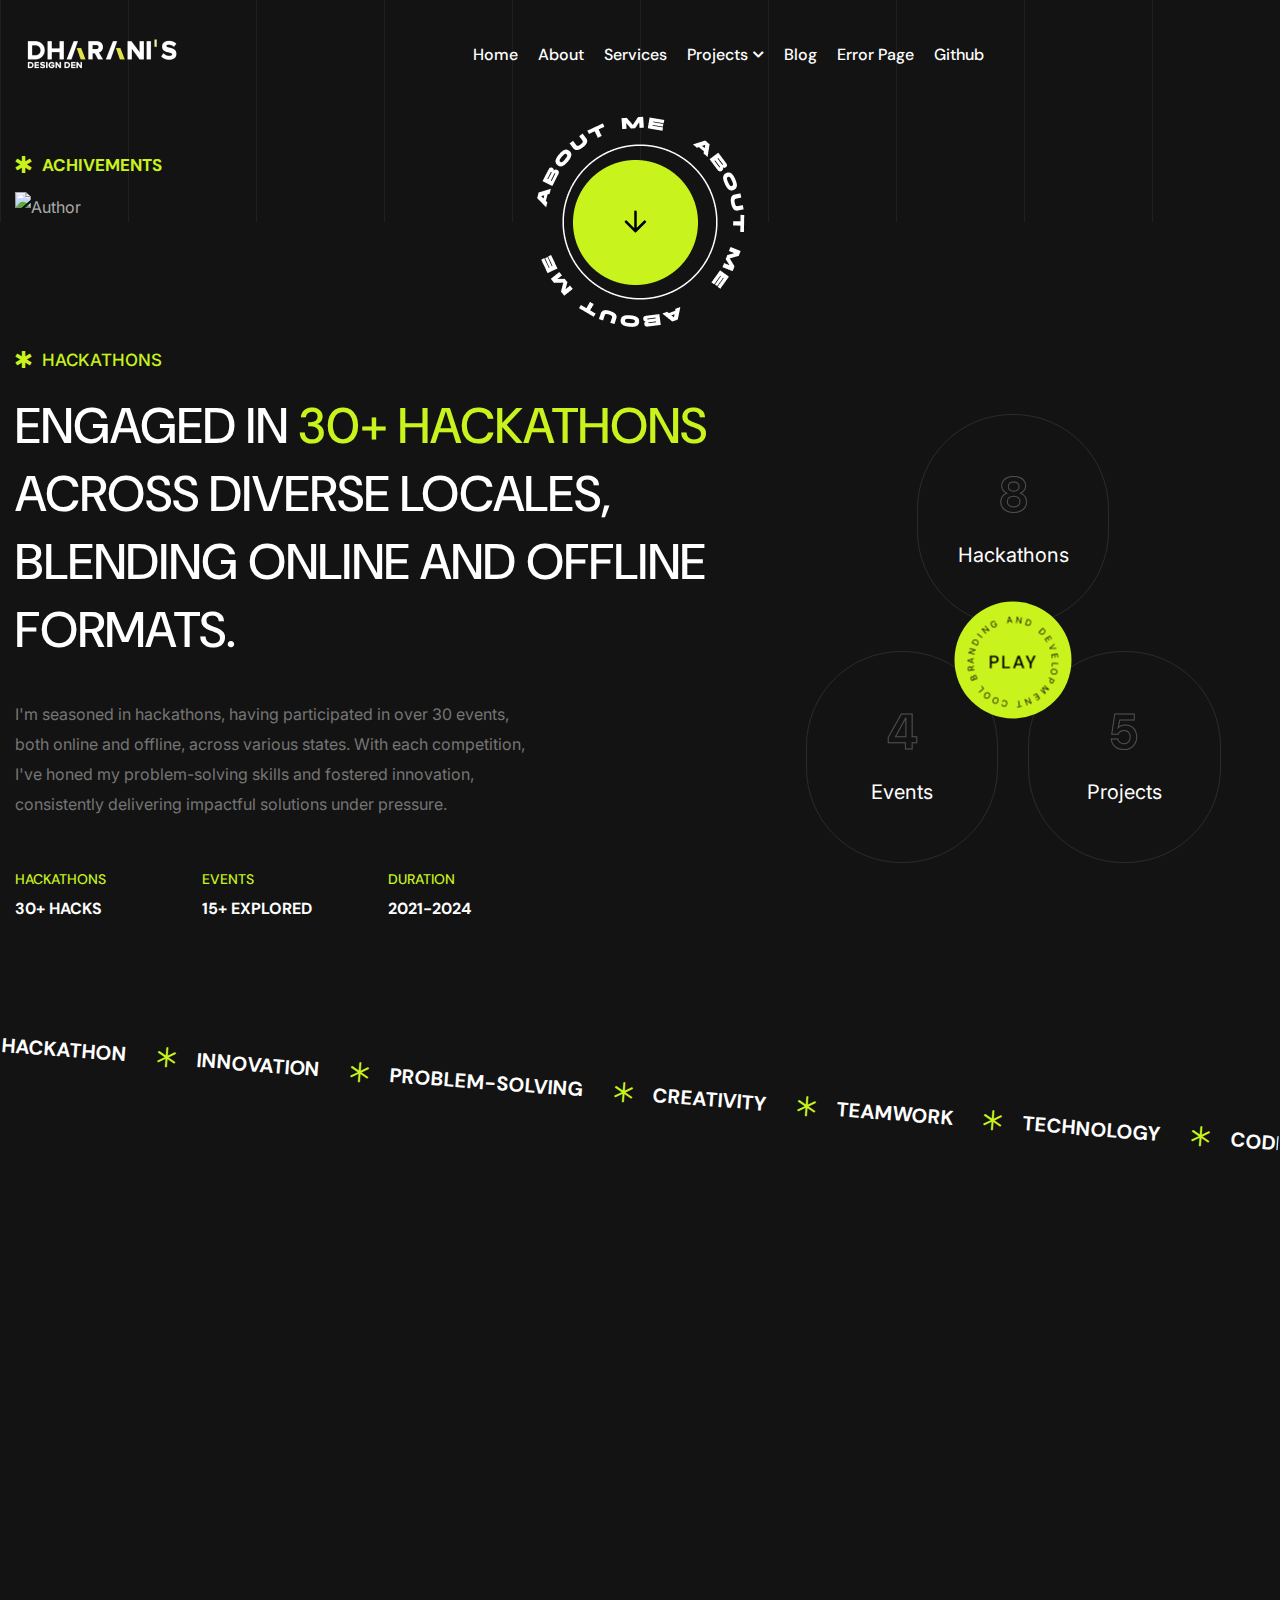
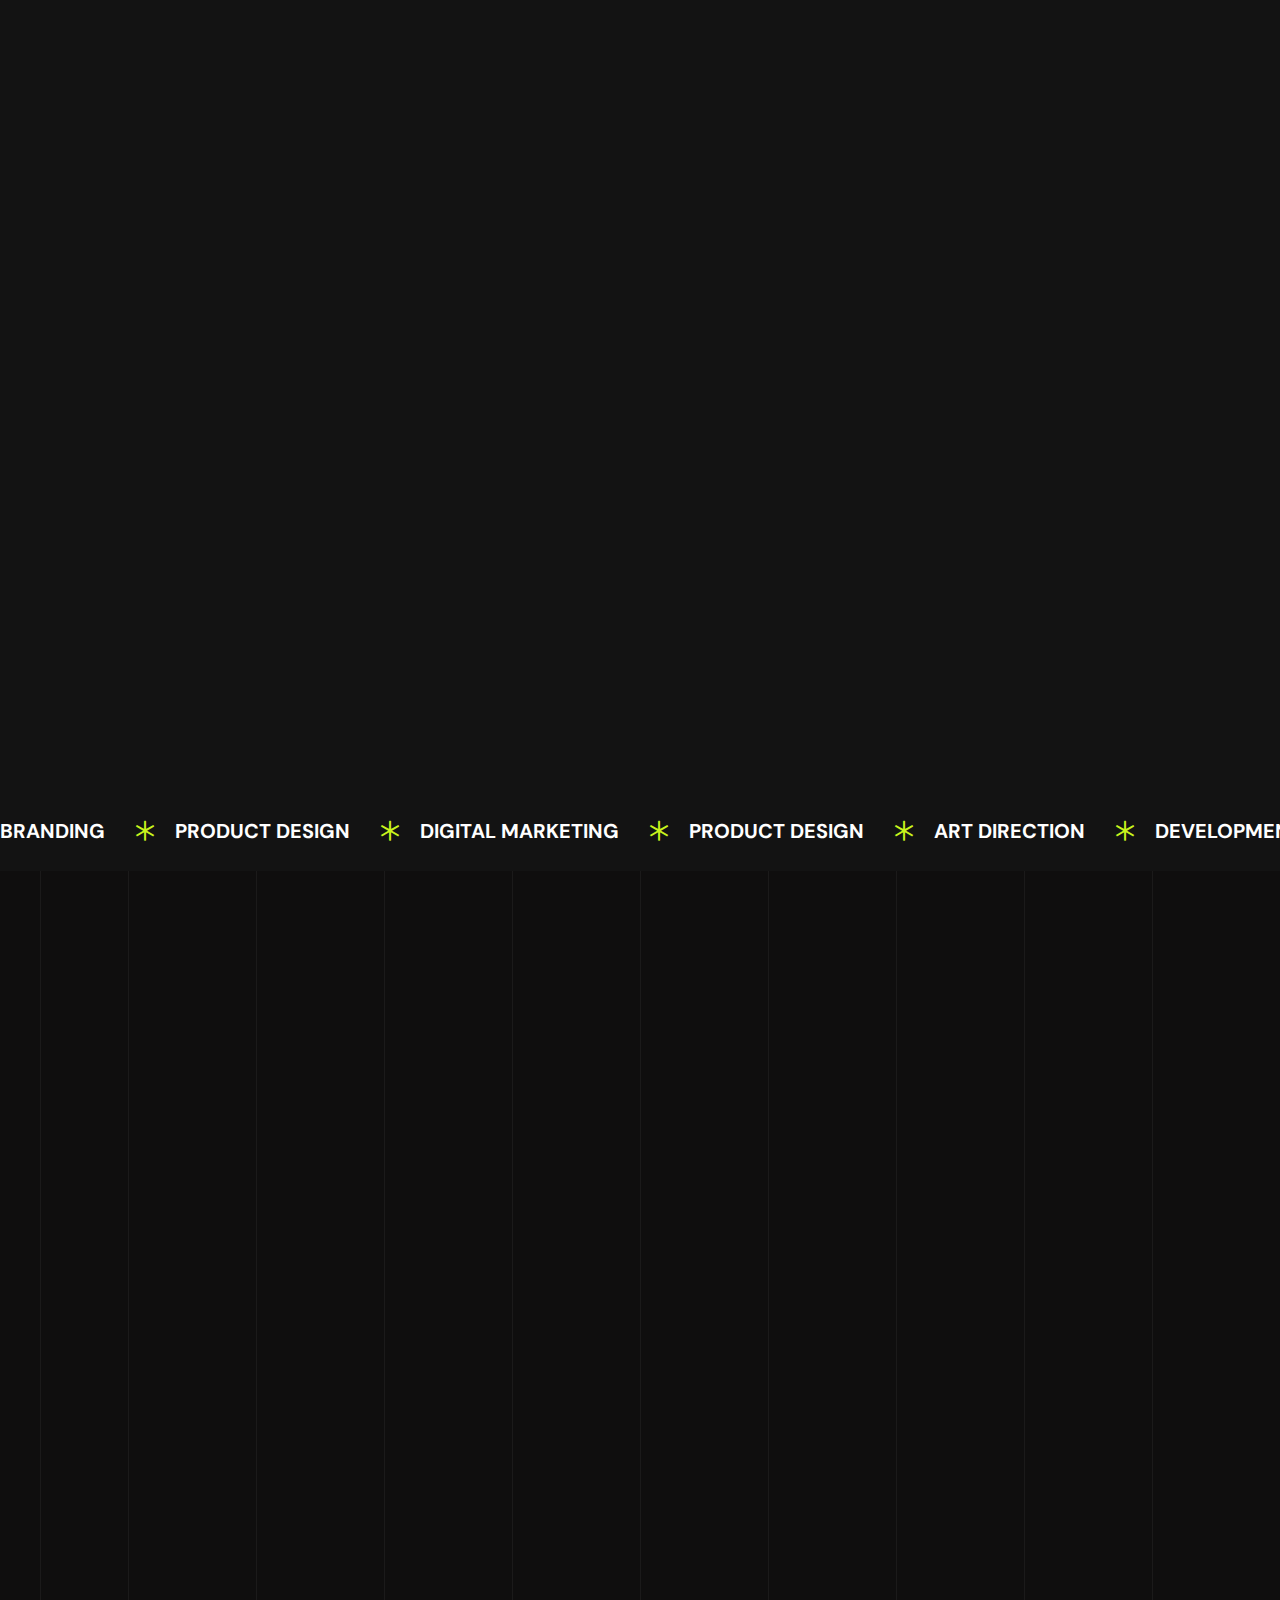
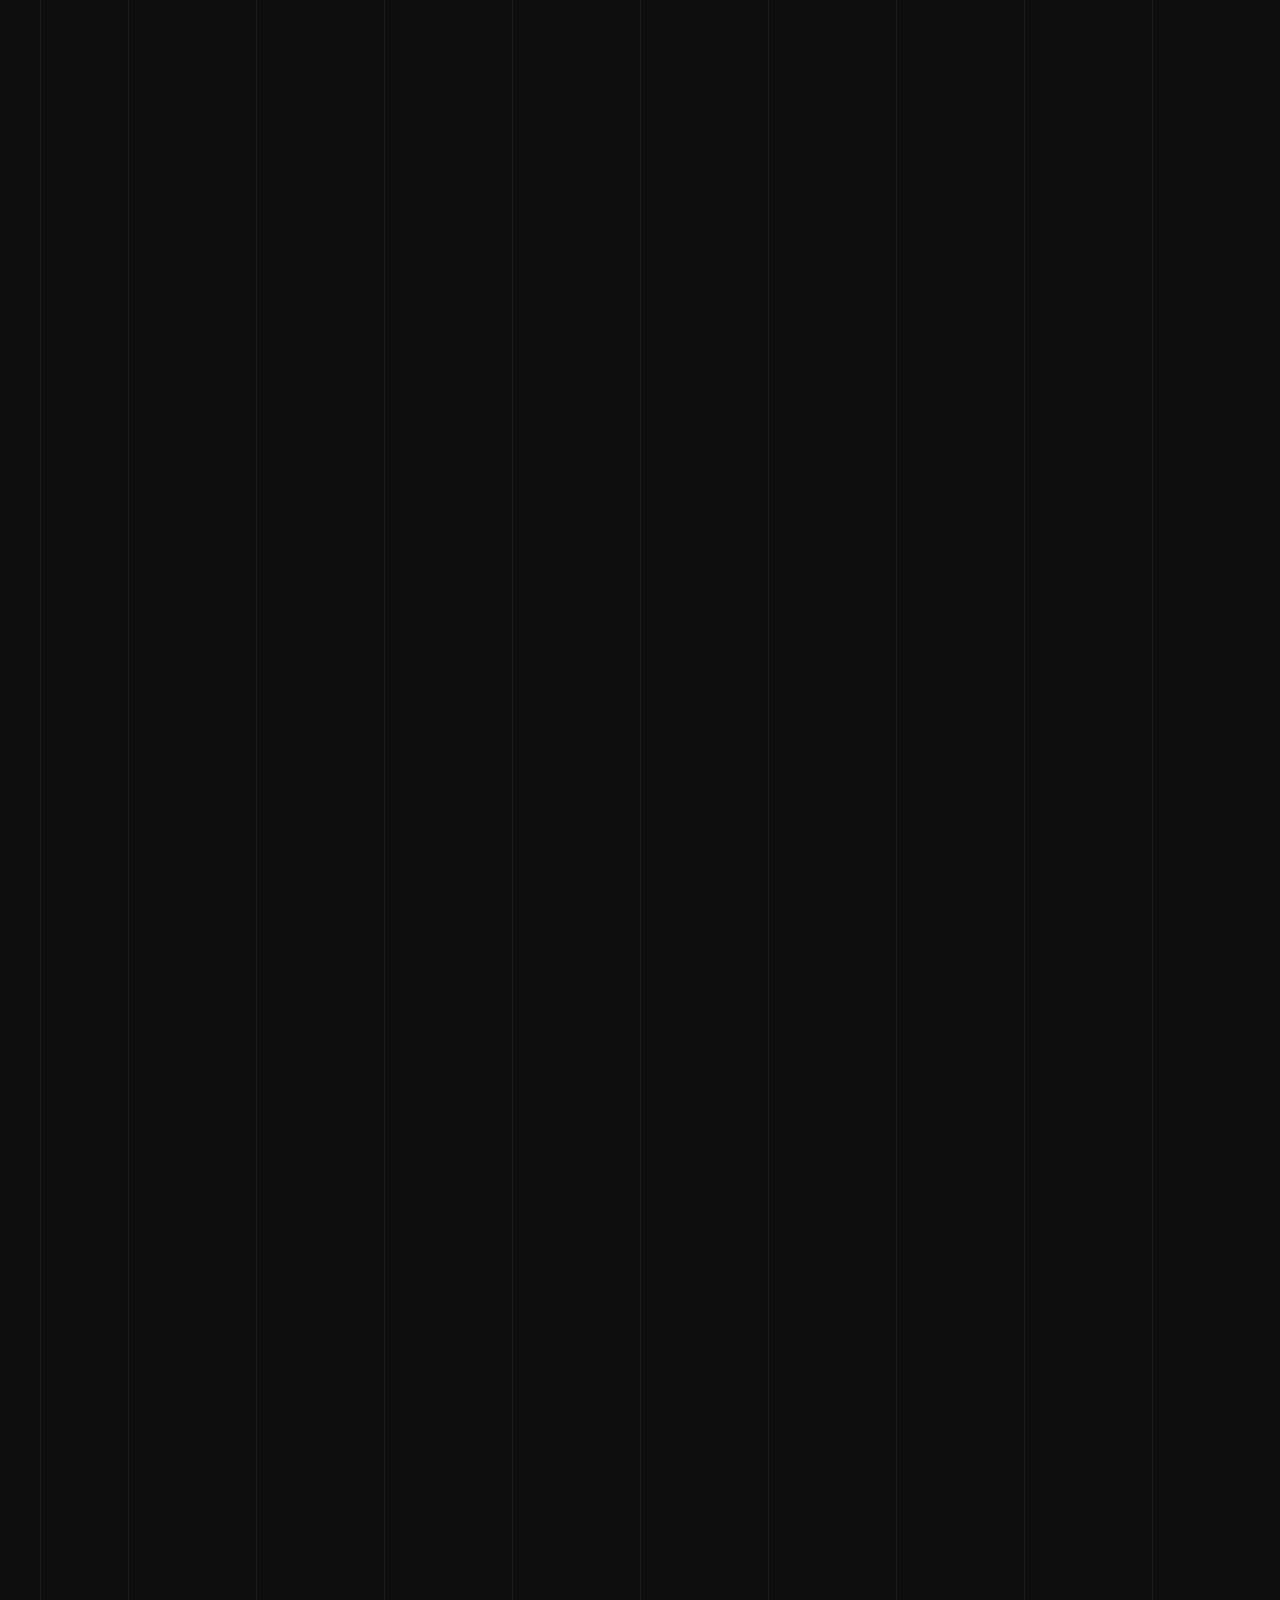
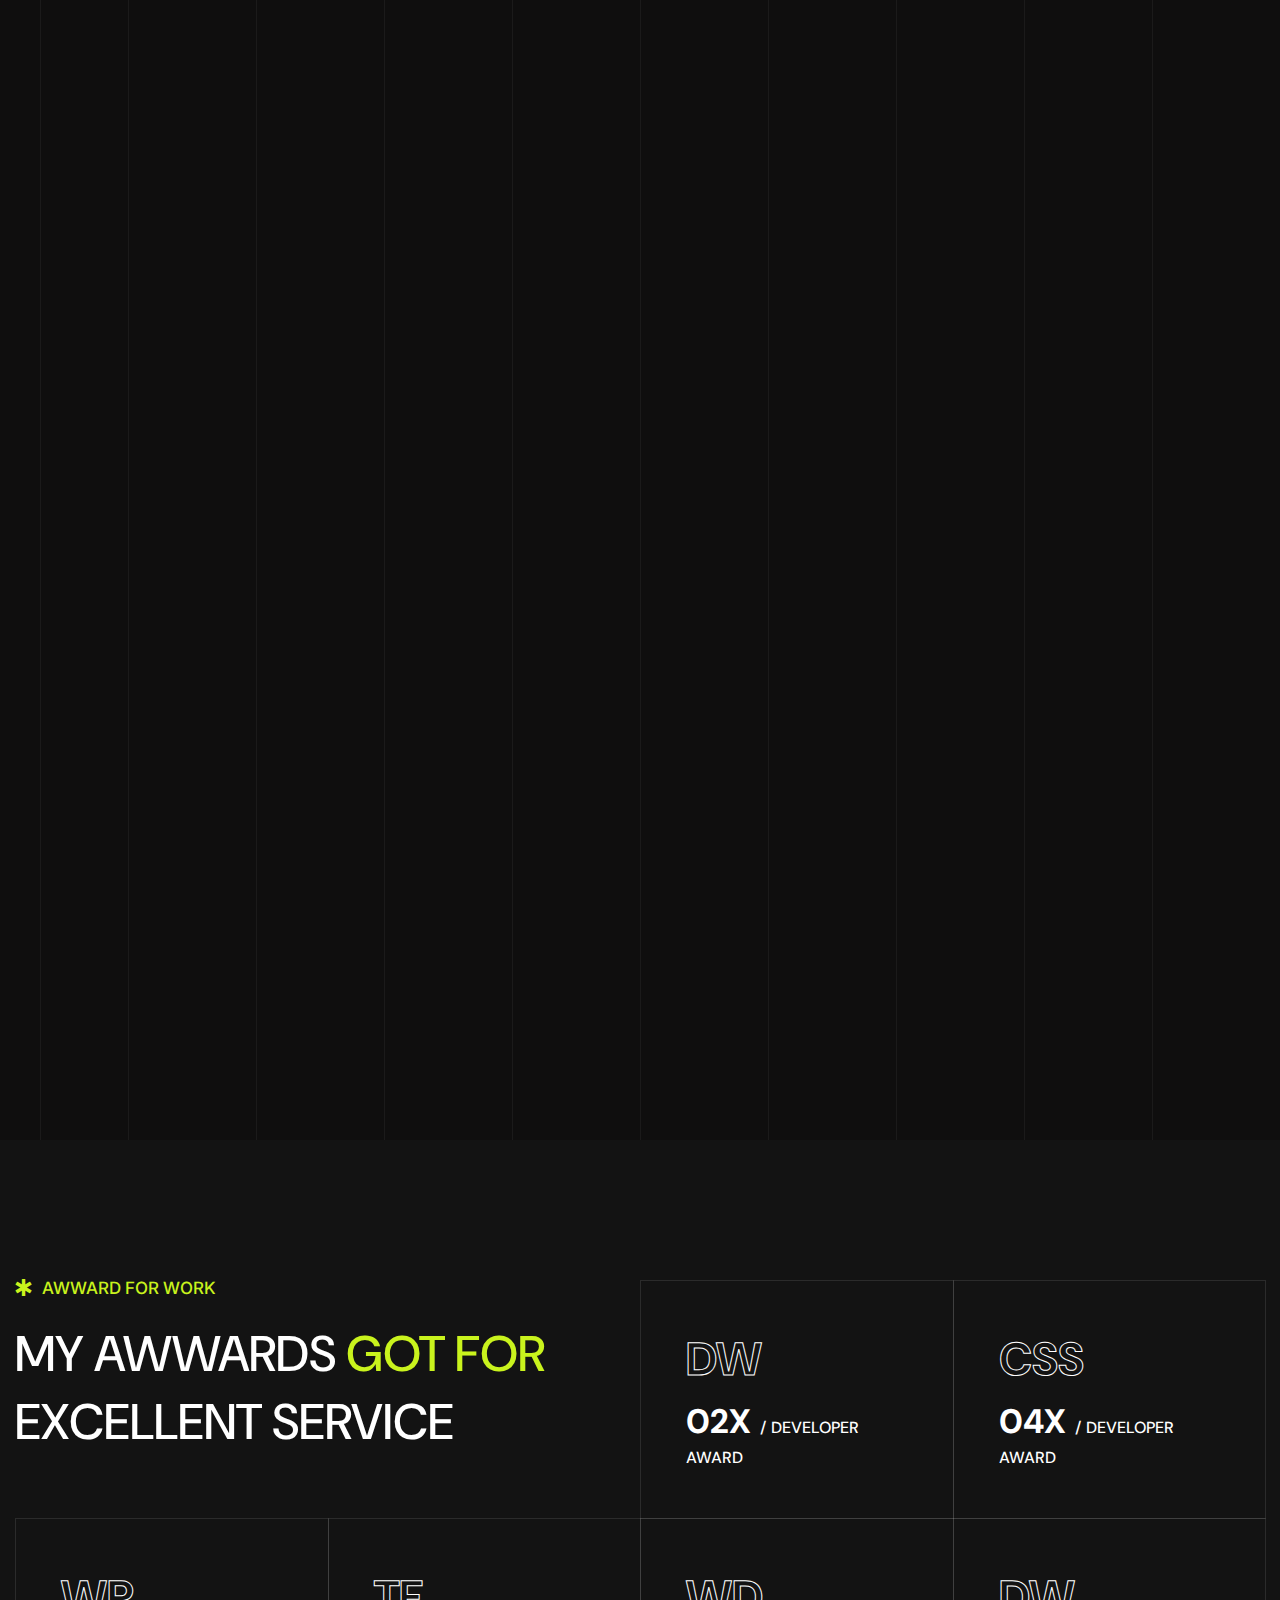
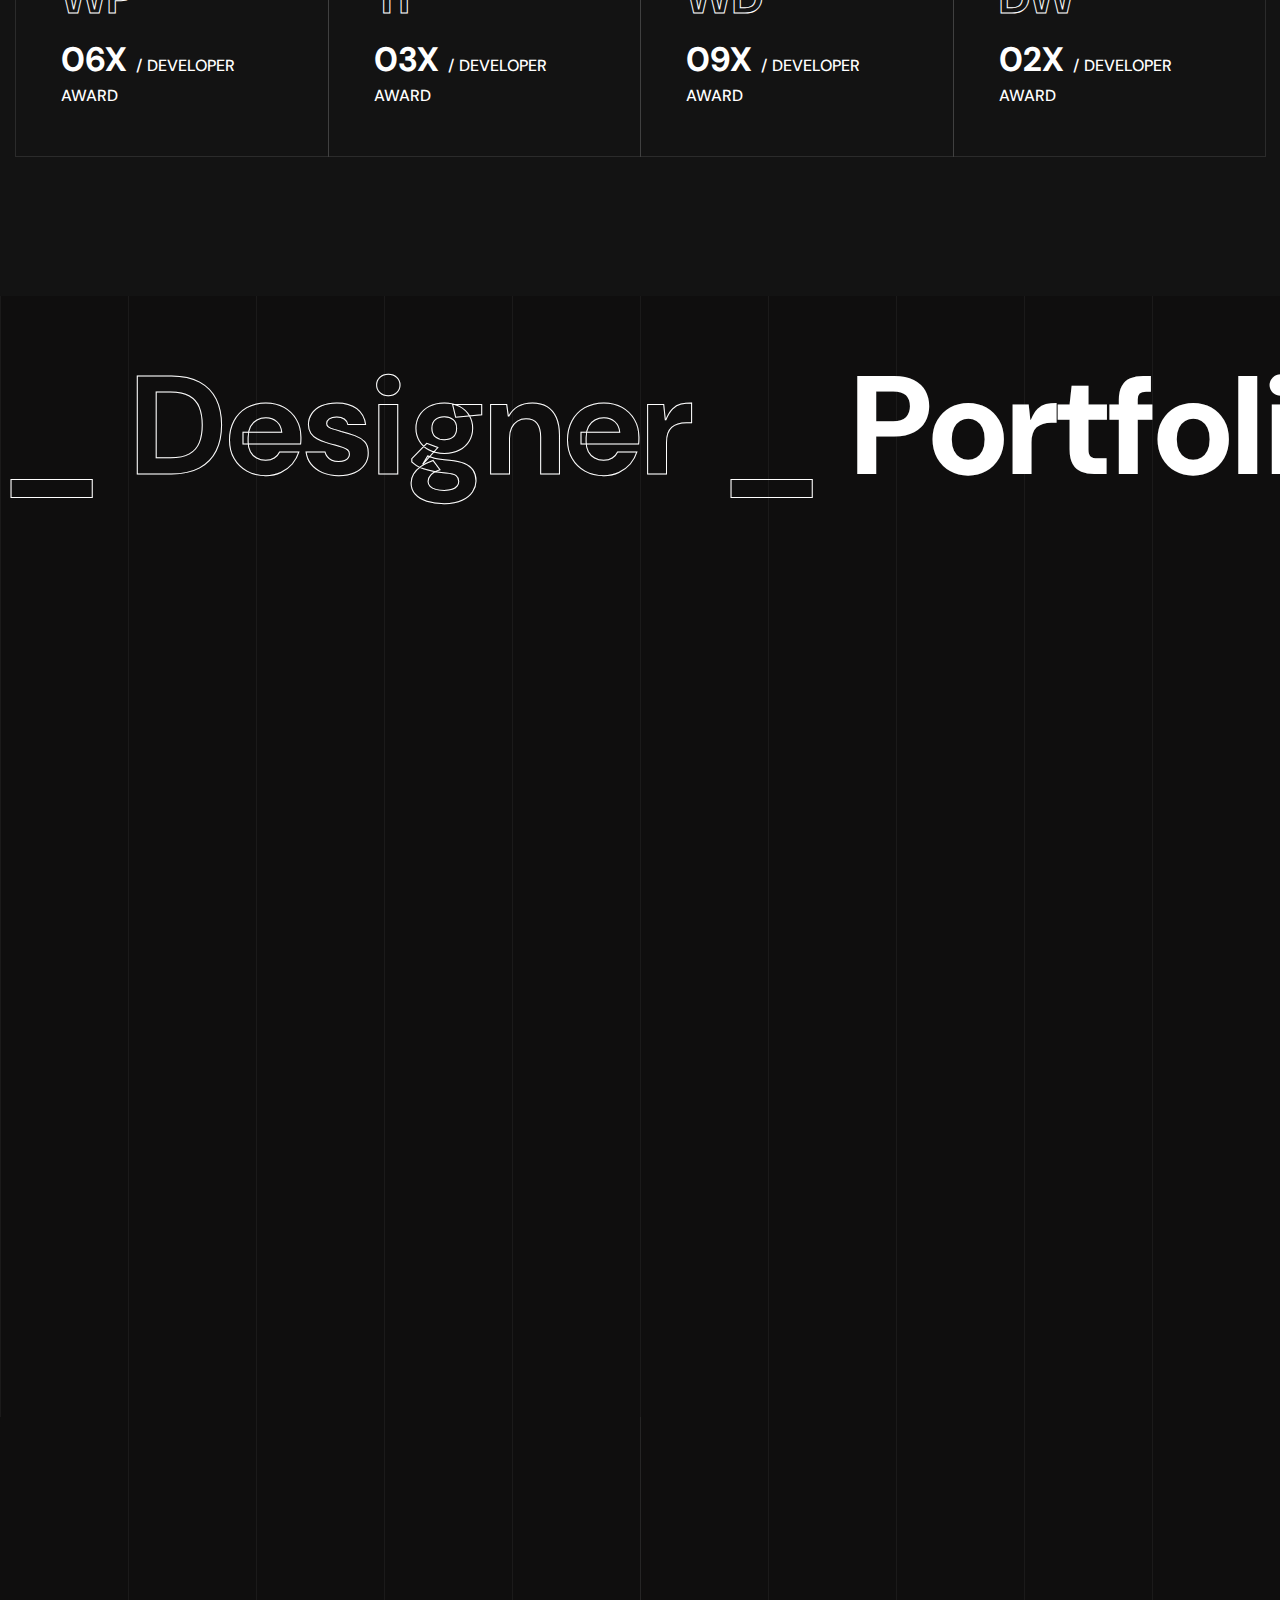
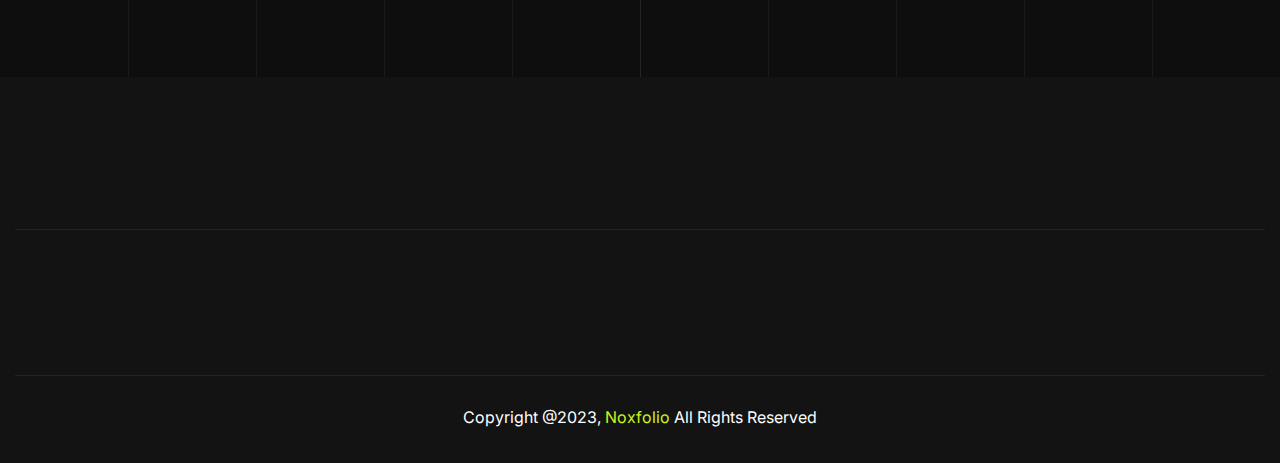
==== HTML Template/achivement.html @ e21fa07c "About Dev" ====
<!DOCTYPE html>
<html lang="zxx">
<head>
    <!-- Required meta tags -->
    <meta charset="utf-8">
    <meta name="description" content="">
    <meta http-equiv="X-UA-Compatible" content="IE=edge">
    <meta name="viewport" content="width=device-width, initial-scale=1, shrink-to-fit=no">

    <!-- Title -->
    <title>Dharani's Achivements</title>
    <!-- Favicon Icon -->
    <link rel="shortcut icon" href="assets/images/favicon.png" type="image/x-icon">
    
    <!-- Flaticon -->
    <link rel="stylesheet" href="assets/css/flaticon.min.css">
    <!-- Font Awesome -->
    <link rel="stylesheet" href="assets/css/fontawesome-5.14.0.min.css">
    <!-- Bootstrap -->
    <link rel="stylesheet" href="assets/css/bootstrap.min.css">
    <!-- Magnific Popup -->
    <link rel="stylesheet" href="assets/css/magnific-popup.min.css">
    <!-- Nice Select -->
    <link rel="stylesheet" href="assets/css/nice-select.min.css">
    <!-- Animate -->
    <link rel="stylesheet" href="assets/css/animate.min.css">
    <!-- Slick -->
    <link rel="stylesheet" href="assets/css/slick.min.css">
    <!-- Main Style -->
    <link rel="stylesheet" href="assets/css/style.css">
    
</head>
<body class="home-two">
    <div class="page-wrapper">

        <!-- Preloader -->
        <div class="preloader"></div>

        <!-- main header -->
        <header class="main-header menu-absolute">
            <!--Header-Upper-->
            <div class="header-upper">
                <div class="container container-1620 clearfix">

                    <div class="header-inner rel d-flex align-items-center">
                        <div class="logo-outer">
                            <div class="logo"><a href="index.html"><img src="assets/images/logos/logo.png" alt="Logo" title="Logo"></a></div>
                        </div>

                        <div class="nav-outer clearfix mx-auto">
                            <!-- Main Menu -->
                            <nav class="main-menu navbar-expand-lg">
                                <div class="navbar-header">
                                   <div class="mobile-logo my-15">
                                       <a href="index.html">
                                            <img src="assets/images/logos/logo.png" alt="Logo" title="Logo">
                                       </a>
                                   </div>
                                   
                                    <!-- Toggle Button -->
                                    <button type="button" class="navbar-toggle me-4" data-bs-toggle="collapse" data-bs-target=".navbar-collapse">
                                        <span class="icon-bar"></span>
                                        <span class="icon-bar"></span>
                                        <span class="icon-bar"></span>
                                    </button>
                                </div>

                                <div class="navbar-collapse collapse clearfix">
                                    <ul class="navigation clearfix">
                                        <li><a href="index.html">Home</a>
                                            
                                        </li>
                                        <li><a href="achivement.html">about</a></li>
                                        <li><a href="services.html">services</a></li>
                                        <li class="dropdown"><a href="#">projects</a>
                                            <ul>
                                                <li><a href="projects.html">project Grid</a></li>
                                               
                                            </ul>
                                        </li>
                                        <li><a href="#">blog</a>
                                           
                                        </li>
                                        
                                            <ul>
                                                <li><a href="404.html">Error Page</a></li>
                                            </ul>
                                        </li>
                                        <li><a href="https://github.com/Dharanidharan01">Github</a></li>
                                    </ul>
                                </div>

                            </nav>
                            <!-- Main Menu End-->
                        </div>
                        
                        <!-- Menu Button -->
                        <div class="menu-btns">
                            <!-- menu sidbar -->
                            
                        </div>
                    </div>
                </div>
            </div>
            <!--End Header Upper-->
        </header>
       
       
       
        <!--Form Back Drop-->
        <div class="form-back-drop"></div>
        
        <!-- Hidden Sidebar -->
        <section class="hidden-bar">
            <div class="inner-box text-center">
                <div class="cross-icon"><span class="fa fa-times"></span></div>
                <div class="title">
                    <h4>Get Appointment</h4>
                </div>

                <!--Appointment Form-->
                <div class="appointment-form">
                    <form method="post" action="contact.html">
                        <div class="form-group">
                            <input type="text" name="text" value="" placeholder="Name" required>
                        </div>
                        <div class="form-group">
                            <input type="email" name="email" value="" placeholder="Email Address" required>
                        </div>
                        <div class="form-group">
                            <textarea placeholder="Message" rows="5"></textarea>
                        </div>
                        <div class="form-group">
                            <button type="submit" class="theme-btn">Submit now</button>
                        </div>
                    </form>
                </div>

                <!--Social Icons-->
                <div class="social-style-one">
                    <a href="#"><i class="fab fa-twitter"></i></a>
                    <a href="#"><i class="fab fa-facebook-f"></i></a>
                    <a href="#"><i class="fab fa-instagram"></i></a>
                    <a href="#"><i class="fab fa-pinterest-p"></i></a>
                </div>
            </div>
        </section>
        <!--End Hidden Sidebar -->
       
        
        <!-- Hero Section Start -->
        <div class="hero-area-two pt-150 rel z-2">
            <div class="container rel z-3">
                
                <div class="hero-two-content">
                    <span class="sub-title wow fadeInLeft delay-0-1s"><i class="flaticon-asterisk-1"></i> Achivements</span>
                </div>
                
                
                <div class="row justify-content-center">
                    
                    <img src="assets/images/projects/Firefly 20230903205759 copy.jpg" alt="Author" style="width: 100% !important;">   
                    <div class="col-xl-6 col-lg-7">
                        <div class="author-image-part wow fadeIn delay-0-3s">
                            <div class="bg-circle"></div>
                        </div>
                    </div>
                </div>
                
                
                
            </div>
            <a href="#about" class="scroll-down"><img src="assets/images/hero/scroll-down.png" alt=""></a>
            <div class="bg-lines">
               <span></span><span></span>
               <span></span><span></span>
               <span></span><span></span>
               <span></span><span></span>
               <span></span><span></span>
            </div>
        </div>
        <!-- Hero Section End -->
        
        
        <!-- About Area start -->
        <section class="about-area-two rel z-1 pt-130 rpt-100 pb-130 rpb-100">
            <div class="container">
                <div class="row align-items-center">
                    <div class="col-lg-7">
                        <div class="about-content-two rel z-2 rmb-55">
                            <div class="section-title mb-35 wow fadeInUp delay-0-2s">
                                <span class="sub-title mb-15"><i class="flaticon-asterisk-1"></i>Hackathons</span>
                                <h2>Engaged in <span>30+ hackathons</span> across diverse locales, blending online and offline formats.  </h2>
                            </div>
                            <div class="text pb-5">I'm seasoned in hackathons, having participated in over 30 events, both online and offline, across various states. With each competition, I've honed my problem-solving skills and fostered innovation, consistently delivering impactful solutions under pressure.</div>
                            <div class="row">
                                <div class="col-xl-3 col-sm-4 col-6">
                                    <div class="about-info-item wow fadeInUp delay-0-2s">
                                        <small>Hackathons</small>
                                        <b>30+ hacks</b>
                                    </div>
                                </div>
                                <div class="col-xl-3 col-sm-4 col-6">
                                    <div class="about-info-item wow fadeInUp delay-0-3s">
                                        <small>Events</small>
                                        <b>15+ explored</b>
                                    </div>
                                </div>
                                <div class="col-xl-3 col-sm-4 col-6">
                                    <div class="about-info-item wow fadeInUp delay-0-4s">
                                        <small>Duration</small>
                                        <b>2021-2024</b>
                                    </div>
                                </div>
                            </div>
                        </div>
                    </div>
                    <div class="col-lg-5">
                        <div class="about-counter-wrap">
                            <div class="row gap-40 justify-content-center">
                                <div class="col-lg-5 col-6 mx-5">
                                    <div class="counter-item counter-text-wrap mb-25 wow fadeInUp delay-0-2s">
                                        <span class="count-text" data-speed="3000" data-stop="30">0</span>
                                        <span class="counter-title">Hackathons</span>
                                    </div>
                                </div>
                                <div class="col-lg-5 col-6">
                                    <div class="counter-item counter-text-wrap wow fadeInDown delay-0-2s">
                                        <span class="count-text " data-speed="3000" data-stop="15">0</span>
                                        <span class="counter-title">Events</span>
                                    </div>
                                </div>
                                <div class="col-lg-5 col-6">
                                    <div class="counter-item counter-text-wrap wow fadeInDown delay-0-2s">
                                        <span class="count-text " data-speed="3000" data-stop="20">0</span>
                                        <span class="counter-title">Projects</span>
                                    </div>
                                </div>
                            </div>
                            <div class="counter-logo"><img class="wow zoomIn delay-0-2s" src="assets/images/shape/circle-logo.png" alt="Logo"></div>
                        </div>
                    </div>
                </div>
            </div>
        </section>
        <!-- About Area end -->
        
        
        <!-- Headline area start -->
        <div class="headline-area-h2 rel z-2 py-25">
            <div class="headline-wrap">
                <span class="marquee-wrap">
                    <span class="marquee-inner left">
                        <span class="marquee-item">hackathon<i class="far fa-asterisk"></i></span>
                        <span class="marquee-item">innovation<i class="far fa-asterisk"></i></span>
                        <span class="marquee-item">problem-solving<i class="far fa-asterisk"></i></span>
                        <span class="marquee-item">creativity<i class="far fa-asterisk"></i></span>
                        <span class="marquee-item">teamwork<i class="far fa-asterisk"></i></span>
                        <span class="marquee-item">technology<i class="far fa-asterisk"></i></span>
                        <span class="marquee-item">coding<i class="far fa-asterisk"></i></span>
                        <span class="marquee-item">innovative solutions<i class="far fa-asterisk"></i></span>
                        <span class="marquee-item">adaptive<i class="far fa-asterisk"></i></span>
                    </span>
                    <span class="marquee-inner left">
                        <span class="marquee-item">hackathon<i class="far fa-asterisk"></i></span>
                        <span class="marquee-item">innovation<i class="far fa-asterisk"></i></span>
                        <span class="marquee-item">problem-solving<i class="far fa-asterisk"></i></span>
                        <span class="marquee-item">creativity<i class="far fa-asterisk"></i></span>
                        <span class="marquee-item">teamwork<i class="far fa-asterisk"></i></span>
                        <span class="marquee-item">technology<i class="far fa-asterisk"></i></span>
                        <span class="marquee-item">coding<i class="far fa-asterisk"></i></span>
                        <span class="marquee-item">innovative solutions<i class="far fa-asterisk"></i></span>
                        <span class="marquee-item">adaptive<i class="far fa-asterisk"></i></span>
                    </span>
                    <span class="marquee-inner left">
                        <span class="marquee-item">hackathon<i class="far fa-asterisk"></i></span>
                        <span class="marquee-item">innovation<i class="far fa-asterisk"></i></span>
                        <span class="marquee-item">problem-solving<i class="far fa-asterisk"></i></span>
                        <span class="marquee-item">creativity<i class="far fa-asterisk"></i></span>
                        <span class="marquee-item">teamwork<i class="far fa-asterisk"></i></span>
                        <span class="marquee-item">technology<i class="far fa-asterisk"></i></span>
                        <span class="marquee-item">coding<i class="far fa-asterisk"></i></span>
                        <span class="marquee-item">innovative solutions<i class="far fa-asterisk"></i></span>
                        <span class="marquee-item">adaptive<i class="far fa-asterisk"></i></span>
                    </span>
                    </span>
                    
             </div>
        </div>
        <!-- Headline Area end -->
        
       
        
        
        <!-- Services Area start -->
        <section class="services-area-two pt-130 rpt-100 pb-140 rpb-100 rel z-1">
            <div class="container container-1200">
                <div class="row justify-content-center">
                    <div class="col-xl-12">
                        <div class="section-title text-center mb-50 wow fadeInUp delay-0-2s">
                            <span class="sub-title mb-15"><i class="flaticon-asterisk-1"></i> Hackathon projects</span>
                            <h2>Explore my hacks</h2>
                        </div>
                    </div>
                </div>
                <div class="services-two-wrap">
                    <div class="service-item-two wow fadeInUp delay-0-2s">
                        <div class="icon">
                            <img src="assets/images/icons/service1.png" alt="Icon">
                        </div>
                        <h5 class="title"><a href="#">mobile app DEvelopment</a></h5>
                        <div class="text">
                            Welcome to our portfolio website! We are a prof printing company that offers a wide range of Lo rem ipsum dolor sit amet, consectetur
                        </div>
                        <ul class="list">
                            <li>Ui/Ux Design</li>
                            <li>Research</li>
                            <li>Web & Mobile app</li>
                        </ul>
                        <a href="#" class="details-btn"><i class="fal fa-long-arrow-right"></i></a>
                    </div>
                    <div class="service-item-two wow fadeInUp delay-0-2s">
                        <div class="icon">
                            <img src="assets/images/icons/service2.png" alt="Icon">
                        </div>
                        <h5 class="title"><a href="#">Digital Marketing</a></h5>
                        <div class="text">
                            Welcome to our portfolio website! We are a prof printing company that offers a wide range of Lo rem ipsum dolor sit amet, consectetur
                        </div>
                        <ul class="list">
                            <li>Ui/Ux Design</li>
                            <li>Research</li>
                            <li>Web & Mobile app</li>
                        </ul>
                        <a href="#" class="details-btn"><i class="fal fa-long-arrow-right"></i></a>
                    </div>
                    <div class="service-item-two wow fadeInUp delay-0-2s">
                        <div class="icon">
                            <img src="assets/images/icons/service3.png" alt="Icon">
                        </div>
                        <h5 class="title"><a href="#">Front End DEvelopment</a></h5>
                        <div class="text">
                            Welcome to our portfolio website! We are a prof printing company that offers a wide range of Lo rem ipsum dolor sit amet, consectetur
                        </div>
                        <ul class="list">
                            <li>Ui/Ux Design</li>
                            <li>Research</li>
                            <li>Web & Mobile app</li>
                        </ul>
                        <a href="#" class="details-btn"><i class="fal fa-long-arrow-right"></i></a>
                    </div>
                    <div class="service-item-two wow fadeInUp delay-0-2s">
                        <div class="icon">
                            <img src="assets/images/icons/service4.png" alt="Icon">
                        </div>
                        <h5 class="title"><a href="#">Joomla redesigning</a></h5>
                        <div class="text">
                            Welcome to our portfolio website! We are a prof printing company that offers a wide range of Lo rem ipsum dolor sit amet, consectetur
                        </div>
                        <ul class="list">
                            <li>Ui/Ux Design</li>
                            <li>Research</li>
                            <li>Web & Mobile app</li>
                        </ul>
                        <a href="#" class="details-btn"><i class="fal fa-long-arrow-right"></i></a>
                    </div>
                </div>
                <div class="services-more-btn text-center pt-55 wow fadeInUp delay-0-2s">
                    <a href="services.html" class="theme-btn">Get more services</a>
                </div>
            </div>
        </section>
        <!-- Services Area end -->
        
       
        
        <!-- Headline area start -->
        <div class="headline-area rel z-2 py-25">
            <div class="headline-wrap">
                <span class="marquee-wrap">
                   <span class="marquee-inner left">
                        <span class="marquee-item">branding<i class="far fa-asterisk"></i></span>
                        <span class="marquee-item">product design<i class="far fa-asterisk"></i></span>
                        <span class="marquee-item">digital marketing<i class="far fa-asterisk"></i></span>
                        <span class="marquee-item">product design<i class="far fa-asterisk"></i></span>
                        <span class="marquee-item">art direction<i class="far fa-asterisk"></i></span>
                        <span class="marquee-item">development<i class="far fa-asterisk"></i></span>
                        <span class="marquee-item">UI/UX Design<i class="far fa-asterisk"></i></span>
                        <span class="marquee-item">motion graphics<i class="far fa-asterisk"></i></span>
                        <span class="marquee-item">strategy<i class="far fa-asterisk"></i></span>
                   </span>
                   <span class="marquee-inner left">
                        <span class="marquee-item">branding<i class="far fa-asterisk"></i></span>
                        <span class="marquee-item">product design<i class="far fa-asterisk"></i></span>
                        <span class="marquee-item">digital marketing<i class="far fa-asterisk"></i></span>
                        <span class="marquee-item">product design<i class="far fa-asterisk"></i></span>
                        <span class="marquee-item">art direction<i class="far fa-asterisk"></i></span>
                        <span class="marquee-item">development<i class="far fa-asterisk"></i></span>
                        <span class="marquee-item">UI/UX Design<i class="far fa-asterisk"></i></span>
                        <span class="marquee-item">motion graphics<i class="far fa-asterisk"></i></span>
                        <span class="marquee-item">strategy<i class="far fa-asterisk"></i></span>
                   </span>
                   <span class="marquee-inner left">
                        <span class="marquee-item">branding<i class="far fa-asterisk"></i></span>
                        <span class="marquee-item">product design<i class="far fa-asterisk"></i></span>
                        <span class="marquee-item">digital marketing<i class="far fa-asterisk"></i></span>
                        <span class="marquee-item">product design<i class="far fa-asterisk"></i></span>
                        <span class="marquee-item">art direction<i class="far fa-asterisk"></i></span>
                        <span class="marquee-item">development<i class="far fa-asterisk"></i></span>
                        <span class="marquee-item">UI/UX Design<i class="far fa-asterisk"></i></span>
                        <span class="marquee-item">motion graphics<i class="far fa-asterisk"></i></span>
                        <span class="marquee-item">strategy<i class="far fa-asterisk"></i></span>
                   </span>
                </span>
             </div>
        </div>
        <!-- Headline Area end -->
        
        
        <!-- Projects Area start -->
        <section class="projects-area-four pt-135 rpt-100 pb-100 rpb-70 rel z-1">
            <div class="container container-1200">
                <div class="row justify-content-center">
                    <div class="col-xl-12">
                        <div class="section-title text-center mb-50 wow fadeInUp delay-0-2s">
                            <span class="sub-title mb-15"><i class="flaticon-asterisk-1"></i> Explore my projects</span>
                            <h2>Explore My Projects</h2>
                        </div>
                    </div>
                </div>
                <div class="row gap-50">
                    <div class="col-md-6">
                        <div class="project-item style-four wow fadeInUp delay-0-2s">
                            <div class="image">
                                <img src="assets/images/projects/project-two1.jpg" alt="Project">
                                
                            </div>
                            <div class="content">
                                <h5 class="title"><a href="project-details.html">Digital Marketing</a></h5>
                                <span class="sub-title">Art , Direction</span>
                            </div>
                        </div>
                    </div>
                    <div class="col-md-6">
                        <div class="project-item style-four wow fadeInUp delay-0-2s">
                            <div class="image">
                                <img src="assets/images/projects/project-two2.jpg" alt="Project">
                                
                            </div>
                            <div class="content">
                                <h5 class="title"><a href="project-details.html">Digital Marketing</a></h5>
                                <span class="sub-title">Art , Direction</span>
                            </div>
                        </div>
                    </div>
                    <div class="col-md-6">
                        <div class="project-item style-four wow fadeInUp delay-0-2s">
                            <div class="image">
                                <img src="assets/images/projects/hero-two.jpg" alt="Project">
                                
                            </div>
                            <div class="content">
                                <h5 class="title"><a href="project-details.html">Digital Marketing</a></h5>
                                <span class="sub-title">Art , Direction</span>
                            </div>
                        </div>
                    </div>
                    <div class="col-md-6">
                        <div class="project-item style-four wow fadeInUp delay-0-2s">
                            <div class="image">
                                <img src="assets/images/projects/Certificate.jpg" alt="Project">
                                
                            </div>
                            <div class="content">
                                <h5 class="title"><a href="project-details.html">Digital Marketing</a></h5>
                                <span class="sub-title">Art , Direction</span>
                            </div>
                        </div>
                    </div>
                    <div class="col-md-6">
                        <div class="project-item style-four wow fadeInUp delay-0-2s">
                            <div class="image">
                                <img src="assets/images/projects/project-two3.png" alt="Project">
                                
                            </div>
                            <div class="content">
                                <h5 class="title"><a href="project-details.html">Digital Marketing</a></h5>
                                <span class="sub-title">Art , Direction</span>
                            </div>
                        </div>
                    </div>
                    <div class="col-md-6">
                        <div class="project-item style-four wow fadeInUp delay-0-2s">
                            <div class="image">
                                <img src="assets/images/projects/project-two4.jpg" alt="Project">
                                
                            </div>
                            <div class="content">
                                <h5 class="title"><a href="project-details.html">Digital Marketing</a></h5>
                                <span class="sub-title">Art , Direction</span>
                            </div>
                        </div>
                    </div>
                    
                    <div class="col-md-6 order-md-3">
                        <div class="project-item style-four wow fadeInUp delay-0-2s">
                            <div class="image">
                                <img src="assets/images/projects/project-two6.jpg" alt="Project">
                                
                            </div>
                            <div class="content">
                                <h5 class="title"><a href="project-details.html">Digital Marketing</a></h5>
                                <span class="sub-title">Art , Direction</span>
                            </div>
                        </div>
                    </div>
                    
                    <div class="col-md-6 order-md-3">
                        <div class="project-item style-four wow fadeInUp delay-0-2s">
                            <div class="image">
                                <img src="assets/images/projects/IMG_4751.jpg" alt="Project">
                                
                            </div>
                            <div class="content">
                                <h5 class="title"><a href="project-details.html">Digital Marketing</a></h5>
                                <span class="sub-title">Art , Direction</span>
                            </div>
                        </div>
                    </div>
                    <div class="col-md-6 order-md-3">
                        <div class="project-item style-four wow fadeInUp delay-0-2s">
                            <div class="image">
                                <img src="assets/images/projects/P1142078.JPG" alt="Project">
                                
                            </div>
                            <div class="content">
                                <h5 class="title"><a href="project-details.html">Digital Marketing</a></h5>
                                <span class="sub-title">Art , Direction</span>
                            </div>
                        </div>
                    </div>
                    
                    <div class="col-md-6 order-md-3">
                        <div class="project-item style-four wow fadeInUp delay-0-2s">
                            <div class="image">
                                <img src="assets/images/projects/Nexus.jpg" alt="Project">
                                
                            </div>
                            <div class="content">
                                <h5 class="title"><a href="project-details.html">Digital Marketing</a></h5>
                                <span class="sub-title">Art , Direction</span>
                            </div>
                        </div>
                    </div>
                    
            </div>
            <div class="bg-lines">
               <span></span><span></span>
               <span></span><span></span>
               <span></span><span></span>
               <span></span><span></span>
               <span></span><span></span>
            </div>
        </section>
        <!-- Projects Area end -->
        
        
        <!-- Awward Area start -->
        <section class="awward-area rel z-1 pt-140 rpt-100 pb-140 rpb-100">
            <div class="container">
                <div class="row no-gap">
                    <div class="col-xl-6 col-lg-8">
                        <div class="section-title mb-25 rmb-55">
                            <span class="sub-title mb-15"><i class="flaticon-asterisk-1"></i> awward for work</span>
                            <h2>my awwards <span>got for</span> excellent service</h2>
                        </div>
                    </div>
                    <div class="col-xl-3 col-lg-4 col-sm-6">
                        <div class="award-box">
                            <span class="year">2018</span>
                            <span class="tag">DW</span>
                            <span class="count-title">
                                <span class="count">02X</span>
                                <span class="title">Developer Award</span>
                            </span>
                        </div>
                    </div>
                    <div class="col-xl-3 col-lg-4 col-sm-6">
                        <div class="award-box">
                            <span class="year">2019</span>
                            <span class="tag">Css</span>
                            <span class="count-title">
                                <span class="count">04X</span>
                                <span class="title">Developer Award</span>
                            </span>
                        </div>
                    </div>
                    <div class="col-xl-3 col-lg-4 col-sm-6">
                        <div class="award-box">
                            <span class="year">2020</span>
                            <span class="tag">WP</span>
                            <span class="count-title">
                                <span class="count">06X</span>
                                <span class="title">Developer Award</span>
                            </span>
                        </div>
                    </div>
                    <div class="col-xl-3 col-lg-4 col-sm-6">
                        <div class="award-box">
                            <span class="year">2021</span>
                            <span class="tag">tf</span>
                            <span class="count-title">
                                <span class="count">03X</span>
                                <span class="title">Developer Award</span>
                            </span>
                        </div>
                    </div>
                    <div class="col-xl-3 col-lg-4 col-sm-6">
                        <div class="award-box">
                            <span class="year">2022</span>
                            <span class="tag">wd</span>
                            <span class="count-title">
                                <span class="count">09X</span>
                                <span class="title">Developer Award</span>
                            </span>
                        </div>
                    </div>
                    <div class="col-xl-3 col-lg-4 col-sm-6">
                        <div class="award-box">
                            <span class="year">2023</span>
                            <span class="tag">DW</span>
                            <span class="count-title">
                                <span class="count">02X</span>
                                <span class="title">Developer Award</span>
                            </span>
                        </div>
                    </div>
                </div>
            </div>
        </section>
        <!-- Awward Area end -->
        
       
        
        <!-- Headline area start -->
        <div class="headline-area pt-60 bgc-black rel z-2">
            <div class="headline-wrap">
                <span class="marquee-wrap style-two pb-20">
                   <span class="marquee-inner left">
                        <span class="marquee-item"><span> _ Designer _</span> Portfolio <span>_ Developer _ </span> Portfolio </span>
                   </span>
                   <span class="marquee-inner left">
                        <span class="marquee-item"><span> _ Designer _</span> Portfolio <span>_ Developer _ </span> Portfolio </span>
                   </span>
                   <span class="marquee-inner left">
                        <span class="marquee-item"><span> _ Designer _</span> Portfolio <span>_ Developer _ </span> Portfolio </span>
                   </span>
                </span>
             </div>
            <div class="bg-lines">
               <span></span><span></span>
               <span></span><span></span>
               <span></span><span></span>
               <span></span><span></span>
               <span></span><span></span>
            </div>
        </div>
        <!-- Headline Area end -->
        
        
        <!-- Blog Area start -->
        <section class="blog-area bgc-black pt-110 rpt-80 pb-100 rpb-70 rel z-1">
            <div class="container container-1200">
                <div class="row justify-content-center">
                    <div class="col-xl-12">
                        <div class="section-title text-center mb-55 wow fadeInUp delay-0-2s">
                            <span class="sub-title mb-15"><i class="flaticon-asterisk-1"></i> Introduction about me</span>
                            <h2>Leatest News & Blogs</h2>
                        </div>
                    </div>
                </div>
                <div class="row">
                    <div class="col-lg-4 col-md-6">
                        <div class="blog-item-two wow fadeInUp delay-0-2s">
                            <div class="image">
                                <img src="assets/images/blog/blog-two1.jpg" alt="Blog">
                                <a href="blog-details.html" class="details-btn"><i class="fal fa-long-arrow-right"></i></a>
                            </div>
                            <div class="content">
                                <h4 class="title"><a href="project-details.html">Trending code settings for a nice portfolio</a></h4>
                                <a href="blog-details.html" class="read-more">Read More <img src="assets/images/shape/details-arrow.png" alt="Arrow"></a>
                            </div>
                        </div>
                    </div>
                    <div class="col-lg-4 col-md-6">
                        <div class="blog-item-two wow fadeInUp delay-0-4s">
                            <div class="image">
                                <img src="assets/images/blog/blog-two2.jpg" alt="Blog">
                                <a href="blog-details.html" class="details-btn"><i class="fal fa-long-arrow-right"></i></a>
                            </div>
                            <div class="content">
                                <h4 class="title"><a href="project-details.html">Trending code settings for a nice portfolio</a></h4>
                                <a href="blog-details.html" class="read-more">Read More <img src="assets/images/shape/details-arrow.png" alt="Arrow"></a>
                            </div>
                        </div>
                    </div>
                    <div class="col-lg-4 col-md-6">
                        <div class="blog-item-two wow fadeInUp delay-0-6s">
                            <div class="image">
                                <img src="assets/images/blog/blog-two3.jpg" alt="Blog">
                                <a href="blog-details.html" class="details-btn"><i class="fal fa-long-arrow-right"></i></a>
                            </div>
                            <div class="content">
                                <h4 class="title"><a href="project-details.html">Trending code settings for a nice portfolio</a></h4>
                                <a href="blog-details.html" class="read-more">Read More <img src="assets/images/shape/details-arrow.png" alt="Arrow"></a>
                            </div>
                        </div>
                    </div>
                </div>
            </div>
            <div class="bg-lines">
               <span></span><span></span>
               <span></span><span></span>
               <span></span><span></span>
               <span></span><span></span>
               <span></span><span></span>
            </div>
        </section>
        <!-- Blog Area end -->
        
        
        <!-- Lets Talk Area start -->
        <div class="lets-talk-area bgc-black rel z-1 text-center pb-115 rpb-100">
            <div class="container">
                <a href="contact.html" class="lets-talk-text wow zoomIn delay-0-2s">Get In Touch <i class="fal fa-arrow-right"></i></a>
            </div>
            <div class="bg-lines">
               <span></span><span></span>
               <span></span><span></span>
               <span></span><span></span>
               <span></span><span></span>
               <span></span><span></span>
            </div>
        </div>
        <!-- Lets Talk Area end -->
        
        
        <!-- footer area start -->
        <footer class="main-footer footer-two pt-75 rel z-1">
            <div class="container">
                <div class="row align-items-center justify-content-between">
                    <div class="col-lg-3 col-md-5">
                        <div class="footer-widget widget_logo text-center text-md-start wow fadeInUp delay-0-2s">
                            <div class="footer-logo">
                                <a href="index.html"><img src="assets/images/logos/logo.png" alt="Logo"></a>
                            </div>
                        </div>
                    </div>
                    <div class="col-lg-8 col-md-7">
                        <div class="footer-widget widget_nav_menu me-0 wow fadeInUp delay-0-4s">
                            <ul>
                                <li><a href="services.html">Service</a></li>
                                <li><a href="projects.html">Projects</a></li>
                                <li><a href="services.html#pricing">Pricing</a></li>
                                <li><a href="about.html#faqs">Faqs</a></li>
                                <li><a href="blog.html">News</a></li>
                                <li><a href="contact.html">Contact</a></li>
                            </ul>
                        </div>
                    </div>
                    <div class="col-lg-12">
                        <hr class="mb-40">
                    </div>
                    <div class="col-xl-6 col-lg-7">
                        <div class="footer-widget widget_text text-center text-lg-start wow fadeInUp delay-0-2s">
                            <div class="text pb-20">These Terms will be applied fully and affect to your use of this Website. By using this Website, you agreed to accept all terms and conditions written in here.</div>
                        </div>
                    </div>
                    <div class="col-xl-4 col-lg-5">
                        <div class="footer-widget widget_social text-center text-lg-end wow fadeInUp delay-0-4s">
                            <div class="social-flow">
                                <h4>Follow :</h4>
                                <div class="social-style-one">
                                    <a href="#"><i class="fab fa-twitter"></i></a>
                                    <a href="#"><i class="fab fa-facebook-f"></i></a>
                                    <a href="#"><i class="fab fa-instagram"></i></a>
                                    <a href="#"><i class="fab fa-pinterest-p"></i></a>
                                </div>
                            </div>
                        </div>
                    </div>
                    <div class="col-lg-12">
                        <hr class="mt-0">
                    </div>
                </div>
            </div>
            <div class="footer-bottom pt-10 pb-15">
                <div class="container">
                    <div class="copyright-text text-center">
                        <p>Copyright @2023, <a href="index.html">Noxfolio</a> All Rights Reserved</p>
                    </div>
                </div>
            </div>
        </footer>
        <!-- footer area end -->
        
        
        
        <!-- Scroll Top Button -->
        <button class="scroll-top scroll-to-target" data-target="html"><span class="fas fa-angle-double-up"></span></button>

    </div>
    <!--End pagewrapper-->
   
    
    <!-- Jquery -->
    <script src="assets/js/jquery-3.6.0.min.js"></script>
    <!-- Bootstrap -->
    <script src="assets/js/bootstrap.min.js"></script>
    <!-- Appear Js -->
    <script src="assets/js/appear.min.js"></script>
    <!-- Slick -->
    <script src="assets/js/slick.min.js"></script>
    <!-- Nice Select -->
    <script src="assets/js/jquery.nice-select.min.js"></script>
    <!-- Image Loader -->
    <script src="assets/js/imagesloaded.pkgd.min.js"></script>
    <!-- Isotope -->
    <script src="assets/js/isotope.pkgd.min.js"></script>
    <!--  WOW Animation -->
    <script src="assets/js/wow.min.js"></script>
    <!-- Custom script -->
    <script src="assets/js/script.js"></script>
    
    <!-- For Contact Form -->
    <script src="assets/js/jquery.ajaxchimp.min.js"></script>
    <script src="assets/js/form-validator.min.js"></script>
    <script src="assets/js/contact-form-script.js"></script>

</body>
</html>
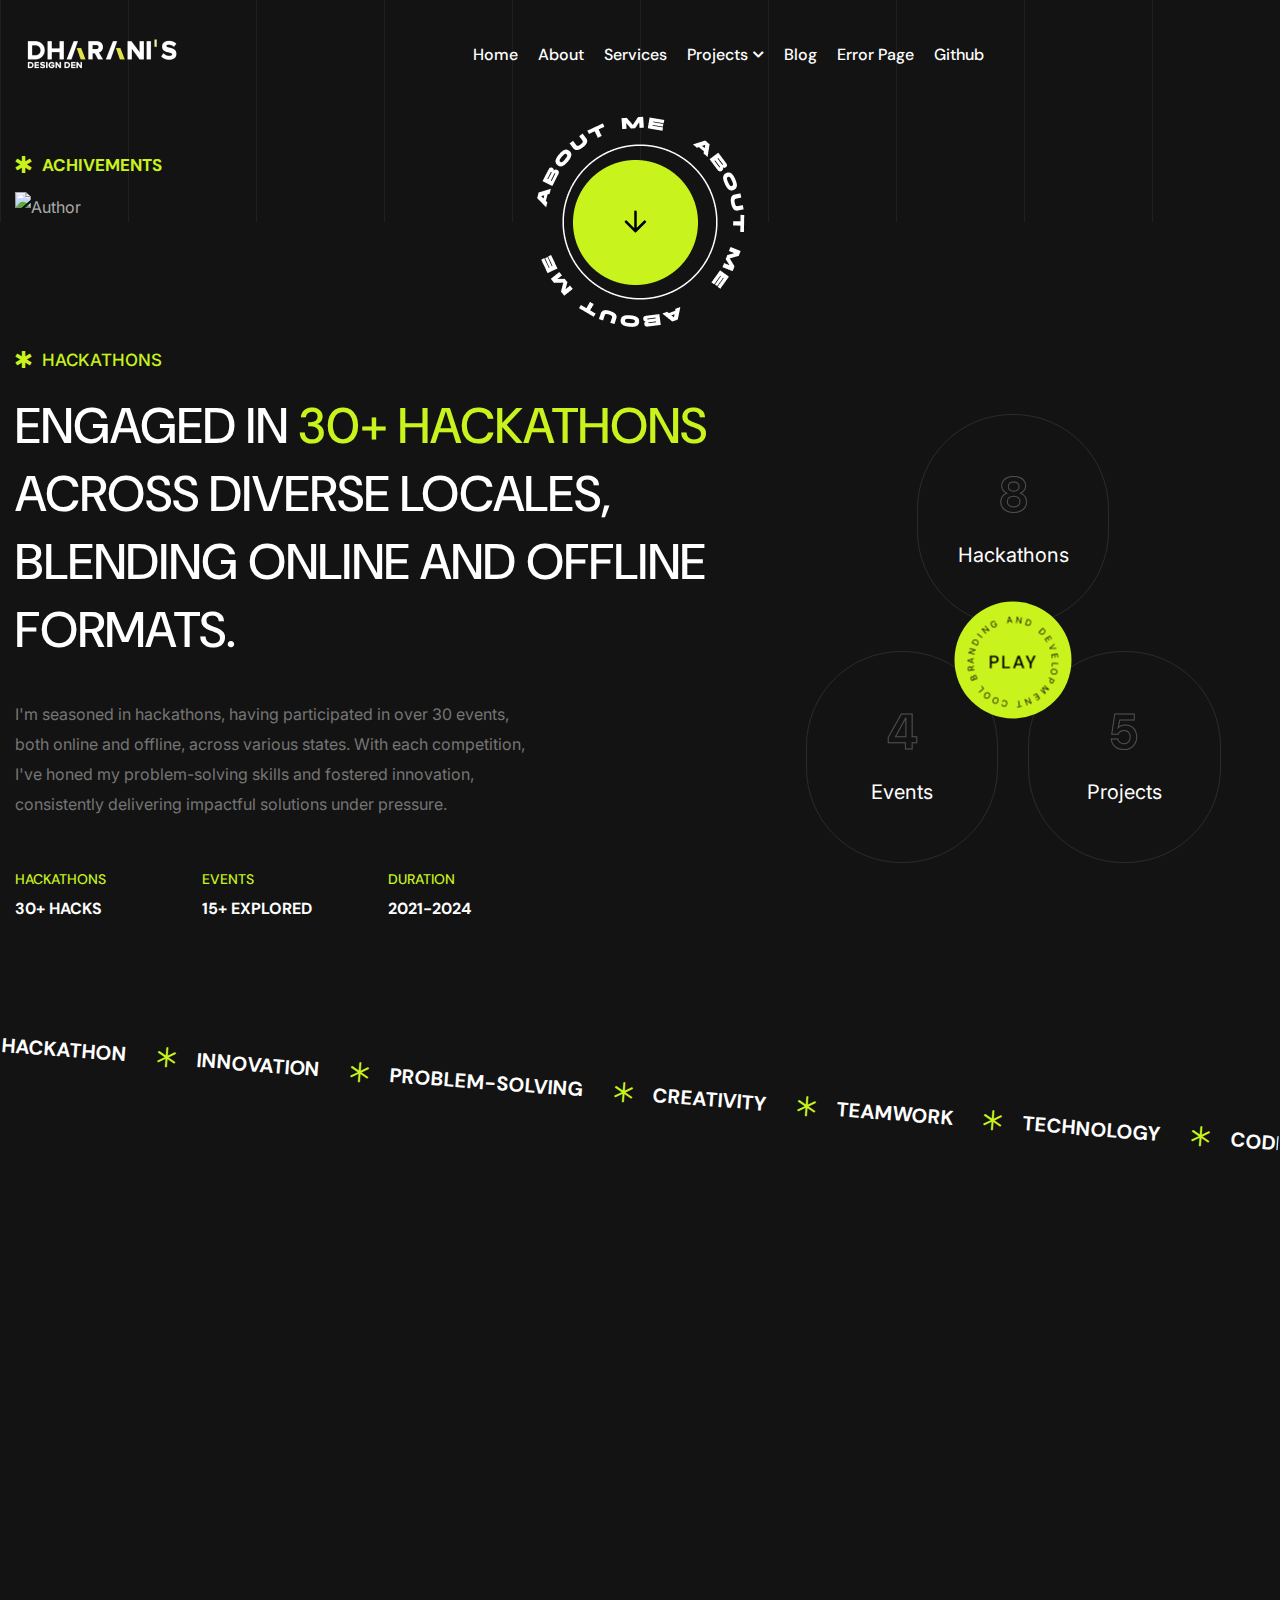
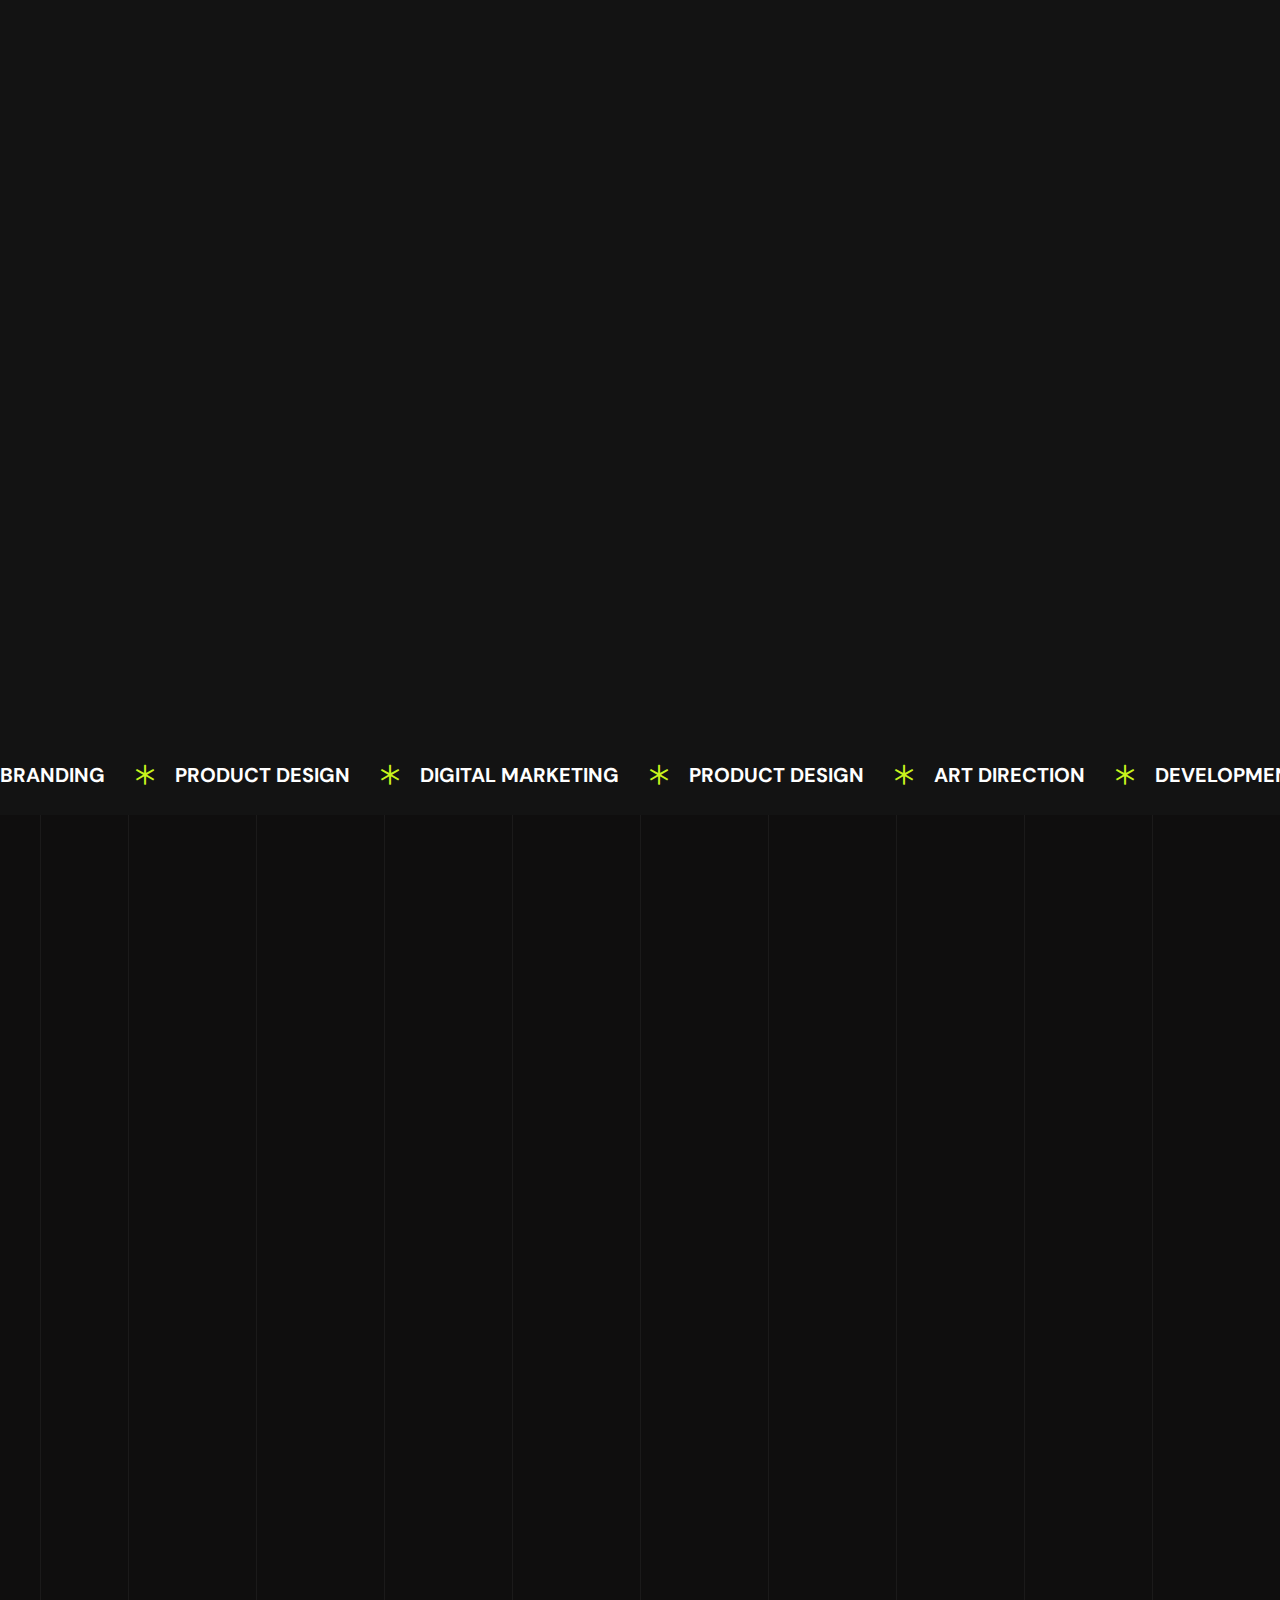
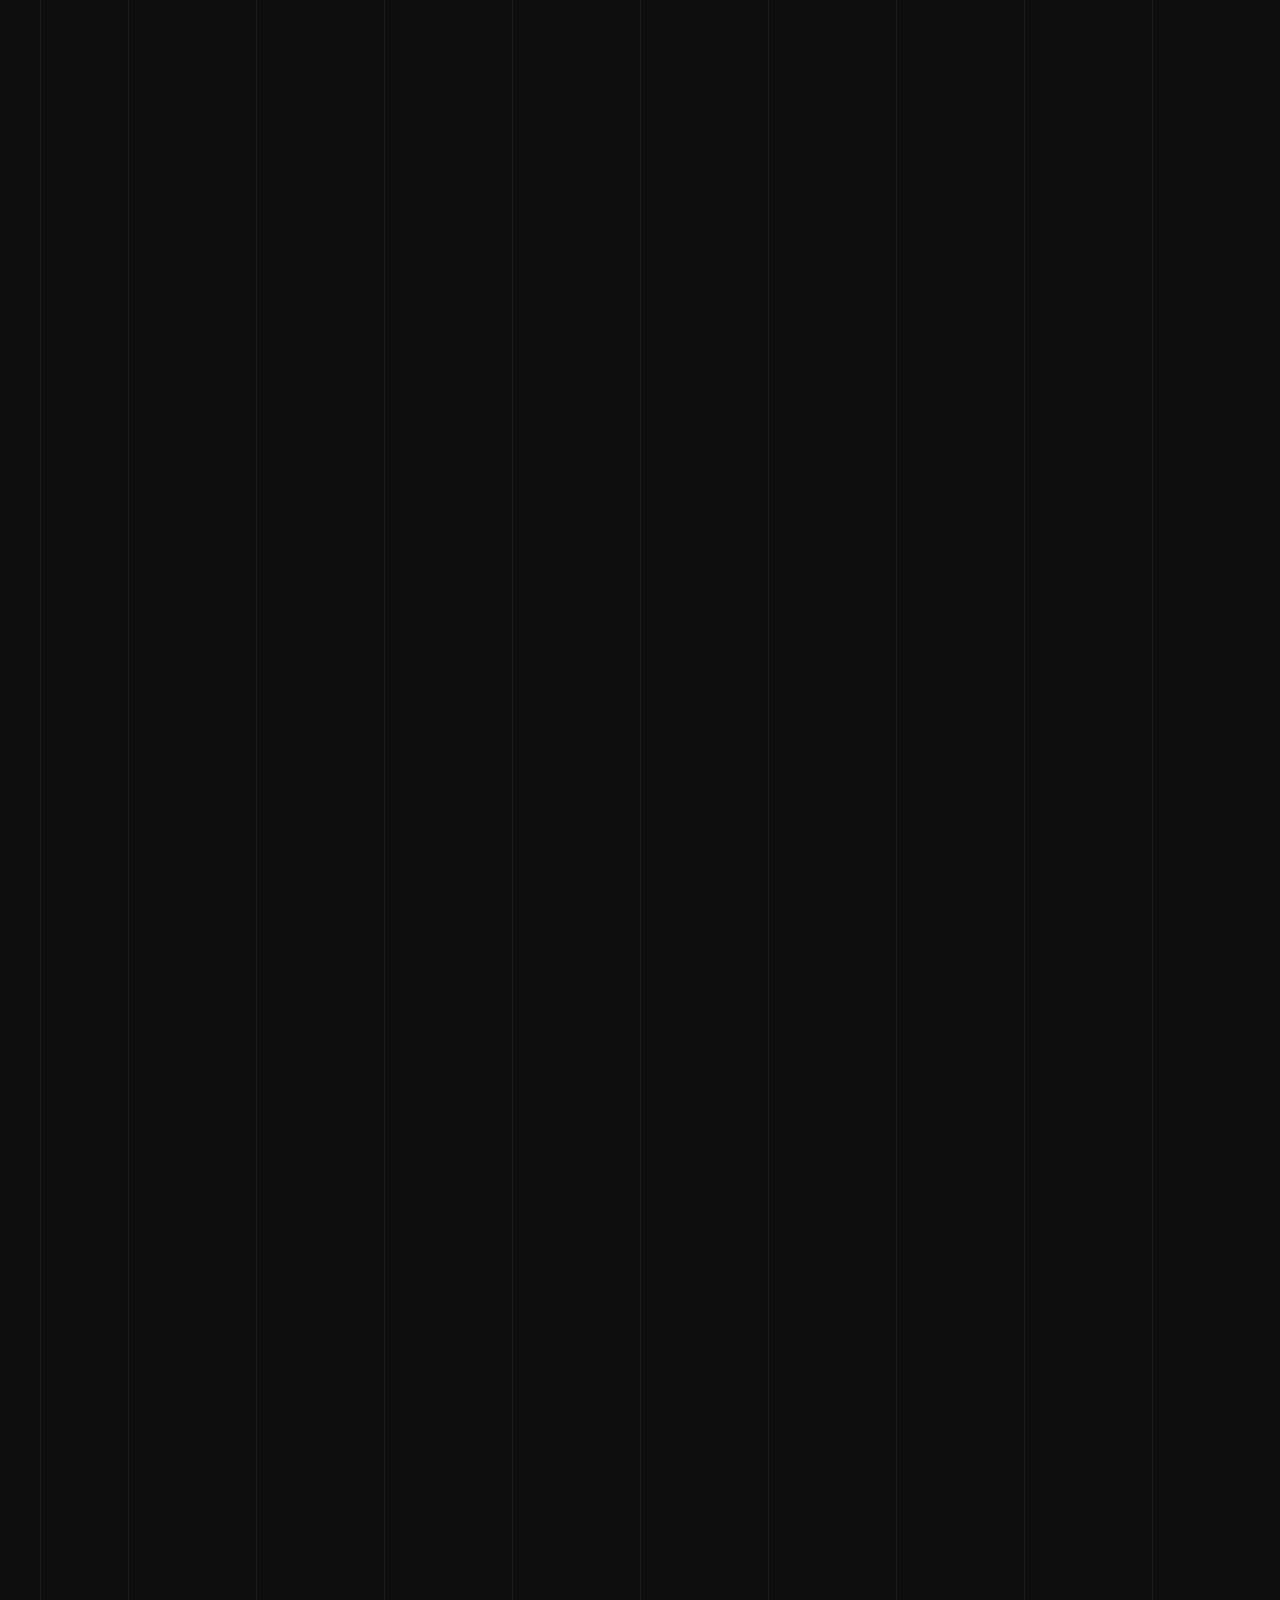
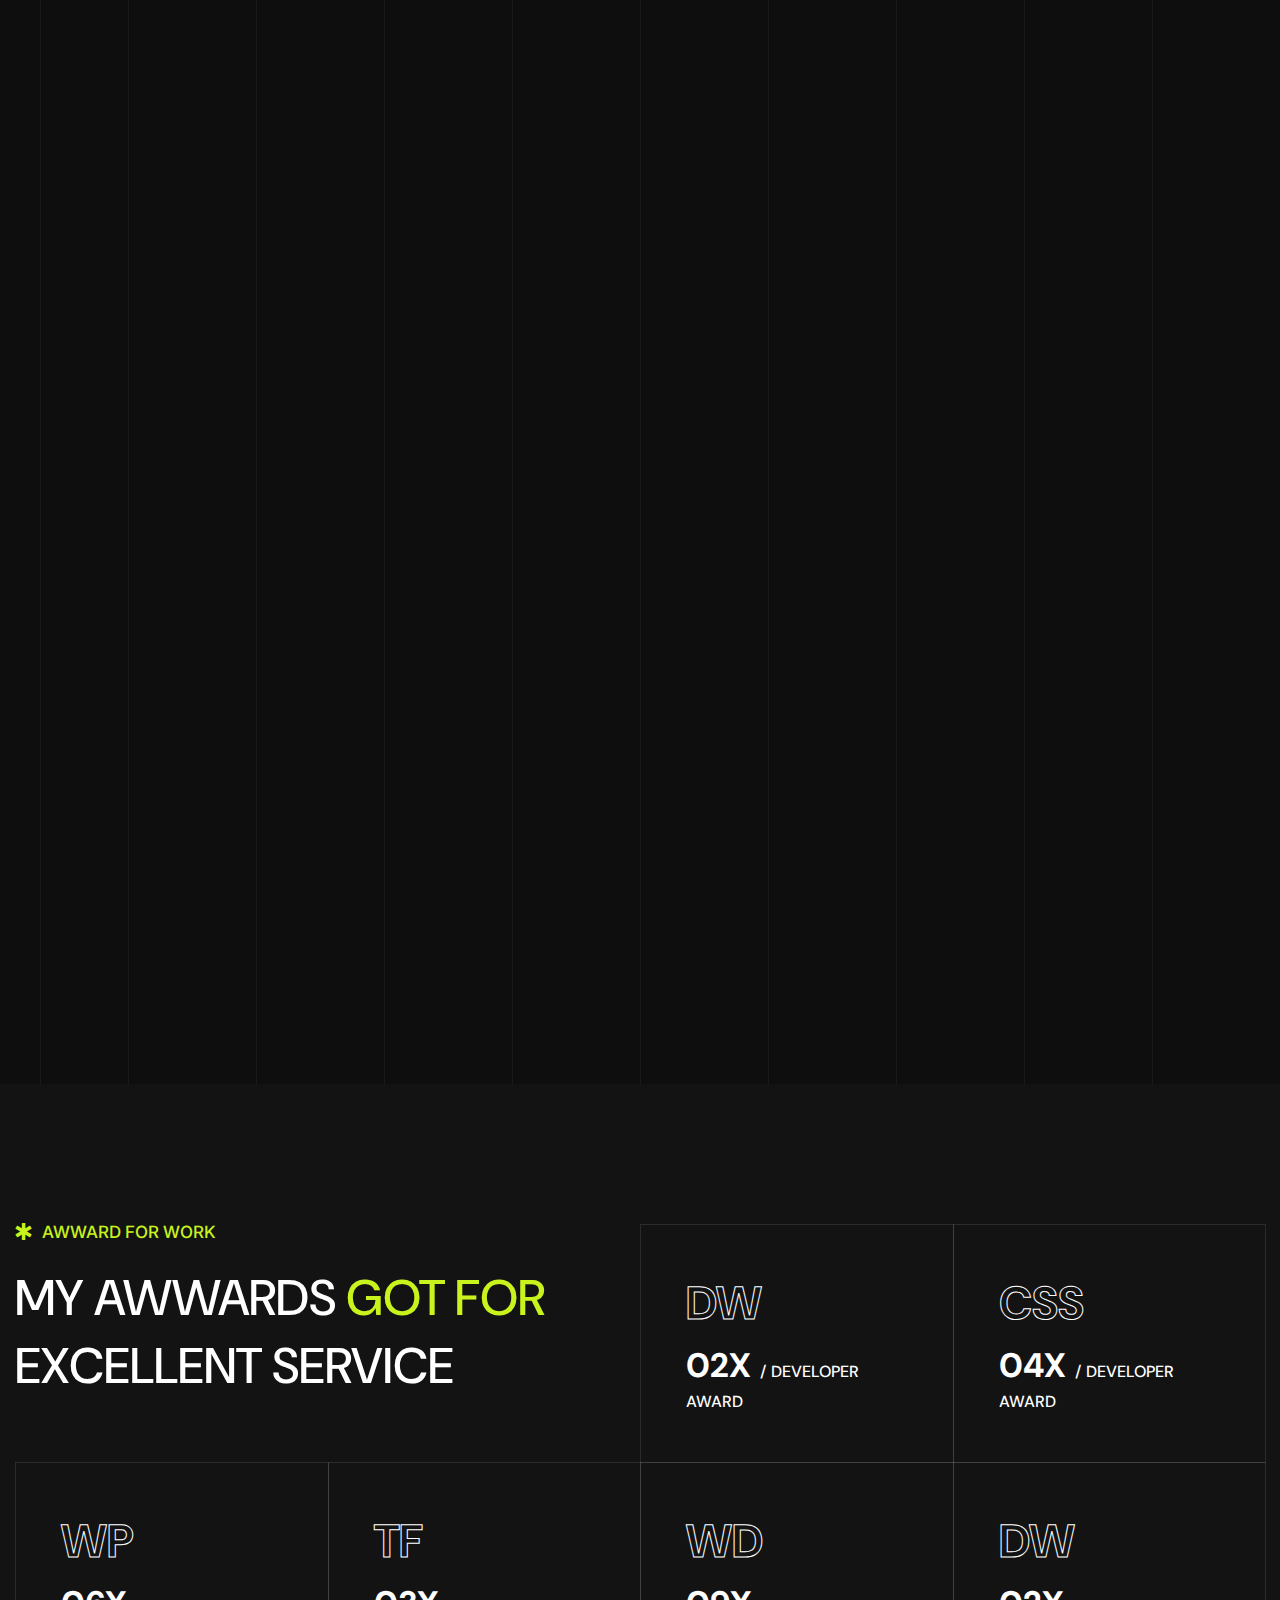
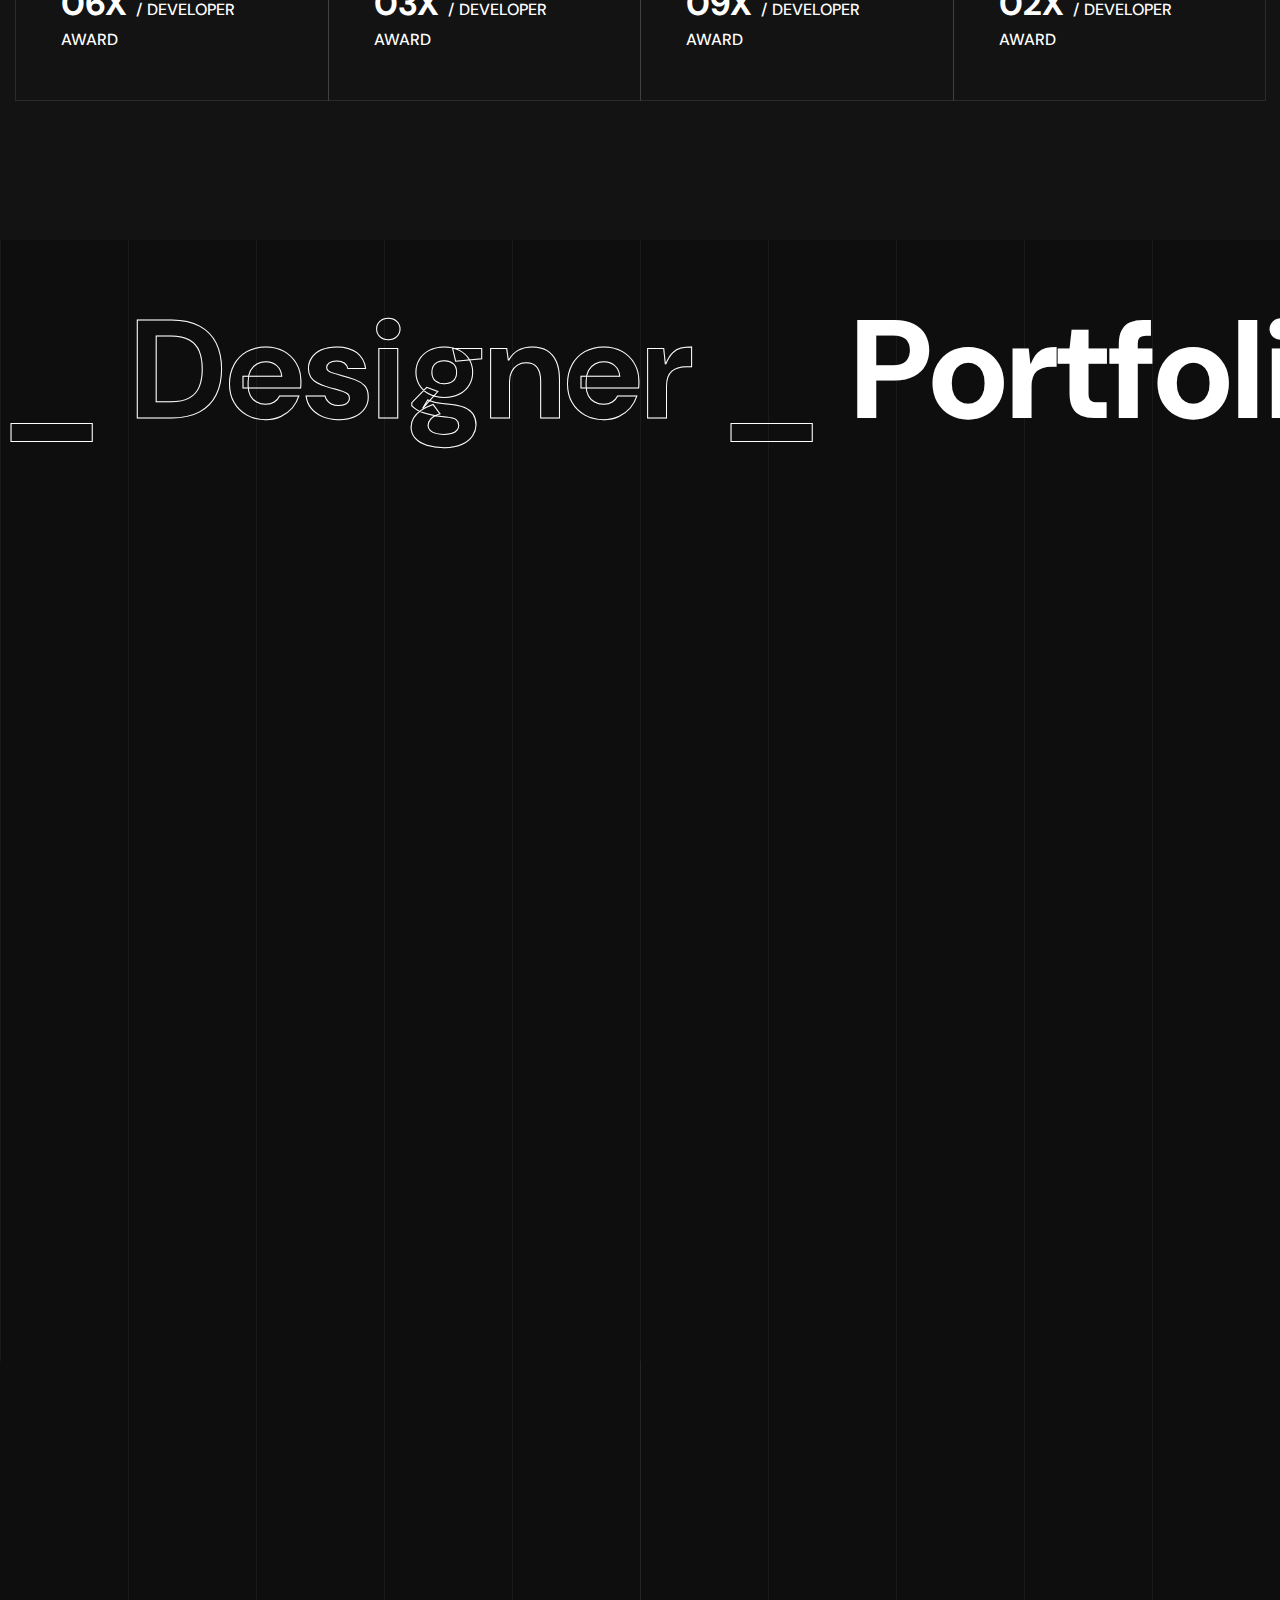
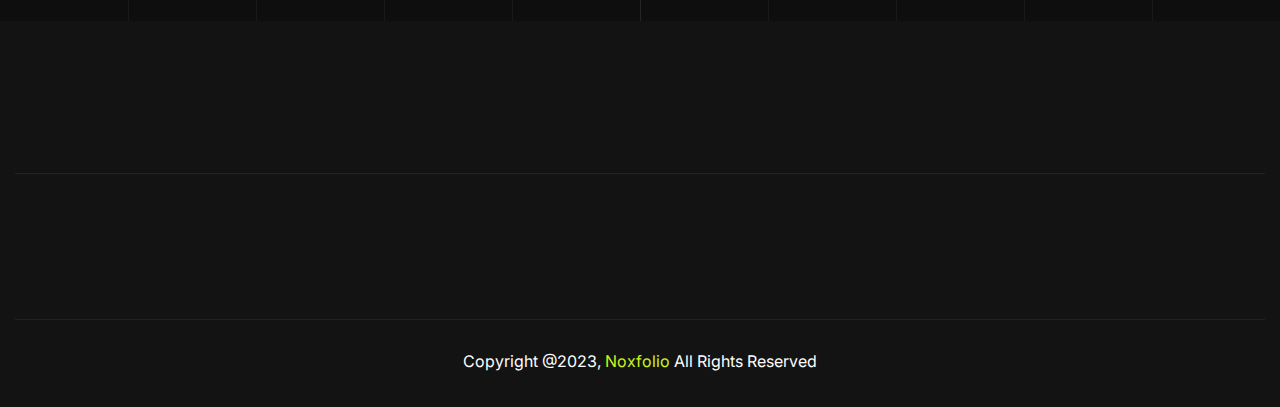
==== commit 74063356: "Dev 4" ====
--- a/HTML Template/achivement.html
+++ b/HTML Template/achivement.html
@@ -1,841 +1,841 @@
-<!DOCTYPE html>
-<html lang="zxx">
-<head>
-    <!-- Required meta tags -->
-    <meta charset="utf-8">
-    <meta name="description" content="">
-    <meta http-equiv="X-UA-Compatible" content="IE=edge">
-    <meta name="viewport" content="width=device-width, initial-scale=1, shrink-to-fit=no">
-
-    <!-- Title -->
-    <title>Dharani's Achivements</title>
-    <!-- Favicon Icon -->
-    <link rel="shortcut icon" href="assets/images/favicon.png" type="image/x-icon">
-    
-    <!-- Flaticon -->
-    <link rel="stylesheet" href="assets/css/flaticon.min.css">
-    <!-- Font Awesome -->
-    <link rel="stylesheet" href="assets/css/fontawesome-5.14.0.min.css">
-    <!-- Bootstrap -->
-    <link rel="stylesheet" href="assets/css/bootstrap.min.css">
-    <!-- Magnific Popup -->
-    <link rel="stylesheet" href="assets/css/magnific-popup.min.css">
-    <!-- Nice Select -->
-    <link rel="stylesheet" href="assets/css/nice-select.min.css">
-    <!-- Animate -->
-    <link rel="stylesheet" href="assets/css/animate.min.css">
-    <!-- Slick -->
-    <link rel="stylesheet" href="assets/css/slick.min.css">
-    <!-- Main Style -->
-    <link rel="stylesheet" href="assets/css/style.css">
-    
-</head>
-<body class="home-two">
-    <div class="page-wrapper">
-
-        <!-- Preloader -->
-        <div class="preloader"></div>
-
-        <!-- main header -->
-        <header class="main-header menu-absolute">
-            <!--Header-Upper-->
-            <div class="header-upper">
-                <div class="container container-1620 clearfix">
-
-                    <div class="header-inner rel d-flex align-items-center">
-                        <div class="logo-outer">
-                            <div class="logo"><a href="index.html"><img src="assets/images/logos/logo.png" alt="Logo" title="Logo"></a></div>
-                        </div>
-
-                        <div class="nav-outer clearfix mx-auto">
-                            <!-- Main Menu -->
-                            <nav class="main-menu navbar-expand-lg">
-                                <div class="navbar-header">
-                                   <div class="mobile-logo my-15">
-                                       <a href="index.html">
-                                            <img src="assets/images/logos/logo.png" alt="Logo" title="Logo">
-                                       </a>
-                                   </div>
-                                   
-                                    <!-- Toggle Button -->
-                                    <button type="button" class="navbar-toggle me-4" data-bs-toggle="collapse" data-bs-target=".navbar-collapse">
-                                        <span class="icon-bar"></span>
-                                        <span class="icon-bar"></span>
-                                        <span class="icon-bar"></span>
-                                    </button>
-                                </div>
-
-                                <div class="navbar-collapse collapse clearfix">
-                                    <ul class="navigation clearfix">
-                                        <li><a href="index.html">Home</a>
-                                            
-                                        </li>
-                                        <li><a href="achivement.html">about</a></li>
-                                        <li><a href="services.html">services</a></li>
-                                        <li class="dropdown"><a href="#">projects</a>
-                                            <ul>
-                                                <li><a href="projects.html">project Grid</a></li>
-                                               
-                                            </ul>
-                                        </li>
-                                        <li><a href="#">blog</a>
-                                           
-                                        </li>
-                                        
-                                            <ul>
-                                                <li><a href="404.html">Error Page</a></li>
-                                            </ul>
-                                        </li>
-                                        <li><a href="https://github.com/Dharanidharan01">Github</a></li>
-                                    </ul>
-                                </div>
-
-                            </nav>
-                            <!-- Main Menu End-->
-                        </div>
-                        
-                        <!-- Menu Button -->
-                        <div class="menu-btns">
-                            <!-- menu sidbar -->
-                            
-                        </div>
-                    </div>
-                </div>
-            </div>
-            <!--End Header Upper-->
-        </header>
-       
-       
-       
-        <!--Form Back Drop-->
-        <div class="form-back-drop"></div>
-        
-        <!-- Hidden Sidebar -->
-        <section class="hidden-bar">
-            <div class="inner-box text-center">
-                <div class="cross-icon"><span class="fa fa-times"></span></div>
-                <div class="title">
-                    <h4>Get Appointment</h4>
-                </div>
-
-                <!--Appointment Form-->
-                <div class="appointment-form">
-                    <form method="post" action="contact.html">
-                        <div class="form-group">
-                            <input type="text" name="text" value="" placeholder="Name" required>
-                        </div>
-                        <div class="form-group">
-                            <input type="email" name="email" value="" placeholder="Email Address" required>
-                        </div>
-                        <div class="form-group">
-                            <textarea placeholder="Message" rows="5"></textarea>
-                        </div>
-                        <div class="form-group">
-                            <button type="submit" class="theme-btn">Submit now</button>
-                        </div>
-                    </form>
-                </div>
-
-                <!--Social Icons-->
-                <div class="social-style-one">
-                    <a href="#"><i class="fab fa-twitter"></i></a>
-                    <a href="#"><i class="fab fa-facebook-f"></i></a>
-                    <a href="#"><i class="fab fa-instagram"></i></a>
-                    <a href="#"><i class="fab fa-pinterest-p"></i></a>
-                </div>
-            </div>
-        </section>
-        <!--End Hidden Sidebar -->
-       
-        
-        <!-- Hero Section Start -->
-        <div class="hero-area-two pt-150 rel z-2">
-            <div class="container rel z-3">
-                
-                <div class="hero-two-content">
-                    <span class="sub-title wow fadeInLeft delay-0-1s"><i class="flaticon-asterisk-1"></i> Achivements</span>
-                </div>
-                
-                
-                <div class="row justify-content-center">
-                    
-                    <img src="assets/images/projects/Firefly 20230903205759 copy.jpg" alt="Author" style="width: 100% !important;">   
-                    <div class="col-xl-6 col-lg-7">
-                        <div class="author-image-part wow fadeIn delay-0-3s">
-                            <div class="bg-circle"></div>
-                        </div>
-                    </div>
-                </div>
-                
-                
-                
-            </div>
-            <a href="#about" class="scroll-down"><img src="assets/images/hero/scroll-down.png" alt=""></a>
-            <div class="bg-lines">
-               <span></span><span></span>
-               <span></span><span></span>
-               <span></span><span></span>
-               <span></span><span></span>
-               <span></span><span></span>
-            </div>
-        </div>
-        <!-- Hero Section End -->
-        
-        
-        <!-- About Area start -->
-        <section class="about-area-two rel z-1 pt-130 rpt-100 pb-130 rpb-100">
-            <div class="container">
-                <div class="row align-items-center">
-                    <div class="col-lg-7">
-                        <div class="about-content-two rel z-2 rmb-55">
-                            <div class="section-title mb-35 wow fadeInUp delay-0-2s">
-                                <span class="sub-title mb-15"><i class="flaticon-asterisk-1"></i>Hackathons</span>
-                                <h2>Engaged in <span>30+ hackathons</span> across diverse locales, blending online and offline formats.  </h2>
-                            </div>
-                            <div class="text pb-5">I'm seasoned in hackathons, having participated in over 30 events, both online and offline, across various states. With each competition, I've honed my problem-solving skills and fostered innovation, consistently delivering impactful solutions under pressure.</div>
-                            <div class="row">
-                                <div class="col-xl-3 col-sm-4 col-6">
-                                    <div class="about-info-item wow fadeInUp delay-0-2s">
-                                        <small>Hackathons</small>
-                                        <b>30+ hacks</b>
-                                    </div>
-                                </div>
-                                <div class="col-xl-3 col-sm-4 col-6">
-                                    <div class="about-info-item wow fadeInUp delay-0-3s">
-                                        <small>Events</small>
-                                        <b>15+ explored</b>
-                                    </div>
-                                </div>
-                                <div class="col-xl-3 col-sm-4 col-6">
-                                    <div class="about-info-item wow fadeInUp delay-0-4s">
-                                        <small>Duration</small>
-                                        <b>2021-2024</b>
-                                    </div>
-                                </div>
-                            </div>
-                        </div>
-                    </div>
-                    <div class="col-lg-5">
-                        <div class="about-counter-wrap">
-                            <div class="row gap-40 justify-content-center">
-                                <div class="col-lg-5 col-6 mx-5">
-                                    <div class="counter-item counter-text-wrap mb-25 wow fadeInUp delay-0-2s">
-                                        <span class="count-text" data-speed="3000" data-stop="30">0</span>
-                                        <span class="counter-title">Hackathons</span>
-                                    </div>
-                                </div>
-                                <div class="col-lg-5 col-6">
-                                    <div class="counter-item counter-text-wrap wow fadeInDown delay-0-2s">
-                                        <span class="count-text " data-speed="3000" data-stop="15">0</span>
-                                        <span class="counter-title">Events</span>
-                                    </div>
-                                </div>
-                                <div class="col-lg-5 col-6">
-                                    <div class="counter-item counter-text-wrap wow fadeInDown delay-0-2s">
-                                        <span class="count-text " data-speed="3000" data-stop="20">0</span>
-                                        <span class="counter-title">Projects</span>
-                                    </div>
-                                </div>
-                            </div>
-                            <div class="counter-logo"><img class="wow zoomIn delay-0-2s" src="assets/images/shape/circle-logo.png" alt="Logo"></div>
-                        </div>
-                    </div>
-                </div>
-            </div>
-        </section>
-        <!-- About Area end -->
-        
-        
-        <!-- Headline area start -->
-        <div class="headline-area-h2 rel z-2 py-25">
-            <div class="headline-wrap">
-                <span class="marquee-wrap">
-                    <span class="marquee-inner left">
-                        <span class="marquee-item">hackathon<i class="far fa-asterisk"></i></span>
-                        <span class="marquee-item">innovation<i class="far fa-asterisk"></i></span>
-                        <span class="marquee-item">problem-solving<i class="far fa-asterisk"></i></span>
-                        <span class="marquee-item">creativity<i class="far fa-asterisk"></i></span>
-                        <span class="marquee-item">teamwork<i class="far fa-asterisk"></i></span>
-                        <span class="marquee-item">technology<i class="far fa-asterisk"></i></span>
-                        <span class="marquee-item">coding<i class="far fa-asterisk"></i></span>
-                        <span class="marquee-item">innovative solutions<i class="far fa-asterisk"></i></span>
-                        <span class="marquee-item">adaptive<i class="far fa-asterisk"></i></span>
-                    </span>
-                    <span class="marquee-inner left">
-                        <span class="marquee-item">hackathon<i class="far fa-asterisk"></i></span>
-                        <span class="marquee-item">innovation<i class="far fa-asterisk"></i></span>
-                        <span class="marquee-item">problem-solving<i class="far fa-asterisk"></i></span>
-                        <span class="marquee-item">creativity<i class="far fa-asterisk"></i></span>
-                        <span class="marquee-item">teamwork<i class="far fa-asterisk"></i></span>
-                        <span class="marquee-item">technology<i class="far fa-asterisk"></i></span>
-                        <span class="marquee-item">coding<i class="far fa-asterisk"></i></span>
-                        <span class="marquee-item">innovative solutions<i class="far fa-asterisk"></i></span>
-                        <span class="marquee-item">adaptive<i class="far fa-asterisk"></i></span>
-                    </span>
-                    <span class="marquee-inner left">
-                        <span class="marquee-item">hackathon<i class="far fa-asterisk"></i></span>
-                        <span class="marquee-item">innovation<i class="far fa-asterisk"></i></span>
-                        <span class="marquee-item">problem-solving<i class="far fa-asterisk"></i></span>
-                        <span class="marquee-item">creativity<i class="far fa-asterisk"></i></span>
-                        <span class="marquee-item">teamwork<i class="far fa-asterisk"></i></span>
-                        <span class="marquee-item">technology<i class="far fa-asterisk"></i></span>
-                        <span class="marquee-item">coding<i class="far fa-asterisk"></i></span>
-                        <span class="marquee-item">innovative solutions<i class="far fa-asterisk"></i></span>
-                        <span class="marquee-item">adaptive<i class="far fa-asterisk"></i></span>
-                    </span>
-                    </span>
-                    
-             </div>
-        </div>
-        <!-- Headline Area end -->
-        
-       
-        
-        
-        <!-- Services Area start -->
-        <section class="services-area-two pt-130 rpt-100 pb-140 rpb-100 rel z-1">
-            <div class="container container-1200">
-                <div class="row justify-content-center">
-                    <div class="col-xl-12">
-                        <div class="section-title text-center mb-50 wow fadeInUp delay-0-2s">
-                            <span class="sub-title mb-15"><i class="flaticon-asterisk-1"></i> Hackathon projects</span>
-                            <h2>Explore my hacks</h2>
-                        </div>
-                    </div>
-                </div>
-                <div class="services-two-wrap">
-                    <div class="service-item-two wow fadeInUp delay-0-2s">
-                        <div class="icon">
-                            <img src="assets/images/icons/service1.png" alt="Icon">
-                        </div>
-                        <h5 class="title"><a href="#">mobile app DEvelopment</a></h5>
-                        <div class="text">
-                            Welcome to our portfolio website! We are a prof printing company that offers a wide range of Lo rem ipsum dolor sit amet, consectetur
-                        </div>
-                        <ul class="list">
-                            <li>Ui/Ux Design</li>
-                            <li>Research</li>
-                            <li>Web & Mobile app</li>
-                        </ul>
-                        <a href="#" class="details-btn"><i class="fal fa-long-arrow-right"></i></a>
-                    </div>
-                    <div class="service-item-two wow fadeInUp delay-0-2s">
-                        <div class="icon">
-                            <img src="assets/images/icons/service2.png" alt="Icon">
-                        </div>
-                        <h5 class="title"><a href="#">Digital Marketing</a></h5>
-                        <div class="text">
-                            Welcome to our portfolio website! We are a prof printing company that offers a wide range of Lo rem ipsum dolor sit amet, consectetur
-                        </div>
-                        <ul class="list">
-                            <li>Ui/Ux Design</li>
-                            <li>Research</li>
-                            <li>Web & Mobile app</li>
-                        </ul>
-                        <a href="#" class="details-btn"><i class="fal fa-long-arrow-right"></i></a>
-                    </div>
-                    <div class="service-item-two wow fadeInUp delay-0-2s">
-                        <div class="icon">
-                            <img src="assets/images/icons/service3.png" alt="Icon">
-                        </div>
-                        <h5 class="title"><a href="#">Front End DEvelopment</a></h5>
-                        <div class="text">
-                            Welcome to our portfolio website! We are a prof printing company that offers a wide range of Lo rem ipsum dolor sit amet, consectetur
-                        </div>
-                        <ul class="list">
-                            <li>Ui/Ux Design</li>
-                            <li>Research</li>
-                            <li>Web & Mobile app</li>
-                        </ul>
-                        <a href="#" class="details-btn"><i class="fal fa-long-arrow-right"></i></a>
-                    </div>
-                    <div class="service-item-two wow fadeInUp delay-0-2s">
-                        <div class="icon">
-                            <img src="assets/images/icons/service4.png" alt="Icon">
-                        </div>
-                        <h5 class="title"><a href="#">Joomla redesigning</a></h5>
-                        <div class="text">
-                            Welcome to our portfolio website! We are a prof printing company that offers a wide range of Lo rem ipsum dolor sit amet, consectetur
-                        </div>
-                        <ul class="list">
-                            <li>Ui/Ux Design</li>
-                            <li>Research</li>
-                            <li>Web & Mobile app</li>
-                        </ul>
-                        <a href="#" class="details-btn"><i class="fal fa-long-arrow-right"></i></a>
-                    </div>
-                </div>
-                <div class="services-more-btn text-center pt-55 wow fadeInUp delay-0-2s">
-                    <a href="services.html" class="theme-btn">Get more services</a>
-                </div>
-            </div>
-        </section>
-        <!-- Services Area end -->
-        
-       
-        
-        <!-- Headline area start -->
-        <div class="headline-area rel z-2 py-25">
-            <div class="headline-wrap">
-                <span class="marquee-wrap">
-                   <span class="marquee-inner left">
-                        <span class="marquee-item">branding<i class="far fa-asterisk"></i></span>
-                        <span class="marquee-item">product design<i class="far fa-asterisk"></i></span>
-                        <span class="marquee-item">digital marketing<i class="far fa-asterisk"></i></span>
-                        <span class="marquee-item">product design<i class="far fa-asterisk"></i></span>
-                        <span class="marquee-item">art direction<i class="far fa-asterisk"></i></span>
-                        <span class="marquee-item">development<i class="far fa-asterisk"></i></span>
-                        <span class="marquee-item">UI/UX Design<i class="far fa-asterisk"></i></span>
-                        <span class="marquee-item">motion graphics<i class="far fa-asterisk"></i></span>
-                        <span class="marquee-item">strategy<i class="far fa-asterisk"></i></span>
-                   </span>
-                   <span class="marquee-inner left">
-                        <span class="marquee-item">branding<i class="far fa-asterisk"></i></span>
-                        <span class="marquee-item">product design<i class="far fa-asterisk"></i></span>
-                        <span class="marquee-item">digital marketing<i class="far fa-asterisk"></i></span>
-                        <span class="marquee-item">product design<i class="far fa-asterisk"></i></span>
-                        <span class="marquee-item">art direction<i class="far fa-asterisk"></i></span>
-                        <span class="marquee-item">development<i class="far fa-asterisk"></i></span>
-                        <span class="marquee-item">UI/UX Design<i class="far fa-asterisk"></i></span>
-                        <span class="marquee-item">motion graphics<i class="far fa-asterisk"></i></span>
-                        <span class="marquee-item">strategy<i class="far fa-asterisk"></i></span>
-                   </span>
-                   <span class="marquee-inner left">
-                        <span class="marquee-item">branding<i class="far fa-asterisk"></i></span>
-                        <span class="marquee-item">product design<i class="far fa-asterisk"></i></span>
-                        <span class="marquee-item">digital marketing<i class="far fa-asterisk"></i></span>
-                        <span class="marquee-item">product design<i class="far fa-asterisk"></i></span>
-                        <span class="marquee-item">art direction<i class="far fa-asterisk"></i></span>
-                        <span class="marquee-item">development<i class="far fa-asterisk"></i></span>
-                        <span class="marquee-item">UI/UX Design<i class="far fa-asterisk"></i></span>
-                        <span class="marquee-item">motion graphics<i class="far fa-asterisk"></i></span>
-                        <span class="marquee-item">strategy<i class="far fa-asterisk"></i></span>
-                   </span>
-                </span>
-             </div>
-        </div>
-        <!-- Headline Area end -->
-        
-        
-        <!-- Projects Area start -->
-        <section class="projects-area-four pt-135 rpt-100 pb-100 rpb-70 rel z-1">
-            <div class="container container-1200">
-                <div class="row justify-content-center">
-                    <div class="col-xl-12">
-                        <div class="section-title text-center mb-50 wow fadeInUp delay-0-2s">
-                            <span class="sub-title mb-15"><i class="flaticon-asterisk-1"></i> Explore my projects</span>
-                            <h2>Explore My Projects</h2>
-                        </div>
-                    </div>
-                </div>
-                <div class="row gap-50">
-                    <div class="col-md-6">
-                        <div class="project-item style-four wow fadeInUp delay-0-2s">
-                            <div class="image">
-                                <img src="assets/images/projects/project-two1.jpg" alt="Project">
-                                
-                            </div>
-                            <div class="content">
-                                <h5 class="title"><a href="project-details.html">Digital Marketing</a></h5>
-                                <span class="sub-title">Art , Direction</span>
-                            </div>
-                        </div>
-                    </div>
-                    <div class="col-md-6">
-                        <div class="project-item style-four wow fadeInUp delay-0-2s">
-                            <div class="image">
-                                <img src="assets/images/projects/project-two2.jpg" alt="Project">
-                                
-                            </div>
-                            <div class="content">
-                                <h5 class="title"><a href="project-details.html">Digital Marketing</a></h5>
-                                <span class="sub-title">Art , Direction</span>
-                            </div>
-                        </div>
-                    </div>
-                    <div class="col-md-6">
-                        <div class="project-item style-four wow fadeInUp delay-0-2s">
-                            <div class="image">
-                                <img src="assets/images/projects/hero-two.jpg" alt="Project">
-                                
-                            </div>
-                            <div class="content">
-                                <h5 class="title"><a href="project-details.html">Digital Marketing</a></h5>
-                                <span class="sub-title">Art , Direction</span>
-                            </div>
-                        </div>
-                    </div>
-                    <div class="col-md-6">
-                        <div class="project-item style-four wow fadeInUp delay-0-2s">
-                            <div class="image">
-                                <img src="assets/images/projects/Certificate.jpg" alt="Project">
-                                
-                            </div>
-                            <div class="content">
-                                <h5 class="title"><a href="project-details.html">Digital Marketing</a></h5>
-                                <span class="sub-title">Art , Direction</span>
-                            </div>
-                        </div>
-                    </div>
-                    <div class="col-md-6">
-                        <div class="project-item style-four wow fadeInUp delay-0-2s">
-                            <div class="image">
-                                <img src="assets/images/projects/project-two3.png" alt="Project">
-                                
-                            </div>
-                            <div class="content">
-                                <h5 class="title"><a href="project-details.html">Digital Marketing</a></h5>
-                                <span class="sub-title">Art , Direction</span>
-                            </div>
-                        </div>
-                    </div>
-                    <div class="col-md-6">
-                        <div class="project-item style-four wow fadeInUp delay-0-2s">
-                            <div class="image">
-                                <img src="assets/images/projects/project-two4.jpg" alt="Project">
-                                
-                            </div>
-                            <div class="content">
-                                <h5 class="title"><a href="project-details.html">Digital Marketing</a></h5>
-                                <span class="sub-title">Art , Direction</span>
-                            </div>
-                        </div>
-                    </div>
-                    
-                    <div class="col-md-6 order-md-3">
-                        <div class="project-item style-four wow fadeInUp delay-0-2s">
-                            <div class="image">
-                                <img src="assets/images/projects/project-two6.jpg" alt="Project">
-                                
-                            </div>
-                            <div class="content">
-                                <h5 class="title"><a href="project-details.html">Digital Marketing</a></h5>
-                                <span class="sub-title">Art , Direction</span>
-                            </div>
-                        </div>
-                    </div>
-                    
-                    <div class="col-md-6 order-md-3">
-                        <div class="project-item style-four wow fadeInUp delay-0-2s">
-                            <div class="image">
-                                <img src="assets/images/projects/IMG_4751.jpg" alt="Project">
-                                
-                            </div>
-                            <div class="content">
-                                <h5 class="title"><a href="project-details.html">Digital Marketing</a></h5>
-                                <span class="sub-title">Art , Direction</span>
-                            </div>
-                        </div>
-                    </div>
-                    <div class="col-md-6 order-md-3">
-                        <div class="project-item style-four wow fadeInUp delay-0-2s">
-                            <div class="image">
-                                <img src="assets/images/projects/P1142078.JPG" alt="Project">
-                                
-                            </div>
-                            <div class="content">
-                                <h5 class="title"><a href="project-details.html">Digital Marketing</a></h5>
-                                <span class="sub-title">Art , Direction</span>
-                            </div>
-                        </div>
-                    </div>
-                    
-                    <div class="col-md-6 order-md-3">
-                        <div class="project-item style-four wow fadeInUp delay-0-2s">
-                            <div class="image">
-                                <img src="assets/images/projects/Nexus.jpg" alt="Project">
-                                
-                            </div>
-                            <div class="content">
-                                <h5 class="title"><a href="project-details.html">Digital Marketing</a></h5>
-                                <span class="sub-title">Art , Direction</span>
-                            </div>
-                        </div>
-                    </div>
-                    
-            </div>
-            <div class="bg-lines">
-               <span></span><span></span>
-               <span></span><span></span>
-               <span></span><span></span>
-               <span></span><span></span>
-               <span></span><span></span>
-            </div>
-        </section>
-        <!-- Projects Area end -->
-        
-        
-        <!-- Awward Area start -->
-        <section class="awward-area rel z-1 pt-140 rpt-100 pb-140 rpb-100">
-            <div class="container">
-                <div class="row no-gap">
-                    <div class="col-xl-6 col-lg-8">
-                        <div class="section-title mb-25 rmb-55">
-                            <span class="sub-title mb-15"><i class="flaticon-asterisk-1"></i> awward for work</span>
-                            <h2>my awwards <span>got for</span> excellent service</h2>
-                        </div>
-                    </div>
-                    <div class="col-xl-3 col-lg-4 col-sm-6">
-                        <div class="award-box">
-                            <span class="year">2018</span>
-                            <span class="tag">DW</span>
-                            <span class="count-title">
-                                <span class="count">02X</span>
-                                <span class="title">Developer Award</span>
-                            </span>
-                        </div>
-                    </div>
-                    <div class="col-xl-3 col-lg-4 col-sm-6">
-                        <div class="award-box">
-                            <span class="year">2019</span>
-                            <span class="tag">Css</span>
-                            <span class="count-title">
-                                <span class="count">04X</span>
-                                <span class="title">Developer Award</span>
-                            </span>
-                        </div>
-                    </div>
-                    <div class="col-xl-3 col-lg-4 col-sm-6">
-                        <div class="award-box">
-                            <span class="year">2020</span>
-                            <span class="tag">WP</span>
-                            <span class="count-title">
-                                <span class="count">06X</span>
-                                <span class="title">Developer Award</span>
-                            </span>
-                        </div>
-                    </div>
-                    <div class="col-xl-3 col-lg-4 col-sm-6">
-                        <div class="award-box">
-                            <span class="year">2021</span>
-                            <span class="tag">tf</span>
-                            <span class="count-title">
-                                <span class="count">03X</span>
-                                <span class="title">Developer Award</span>
-                            </span>
-                        </div>
-                    </div>
-                    <div class="col-xl-3 col-lg-4 col-sm-6">
-                        <div class="award-box">
-                            <span class="year">2022</span>
-                            <span class="tag">wd</span>
-                            <span class="count-title">
-                                <span class="count">09X</span>
-                                <span class="title">Developer Award</span>
-                            </span>
-                        </div>
-                    </div>
-                    <div class="col-xl-3 col-lg-4 col-sm-6">
-                        <div class="award-box">
-                            <span class="year">2023</span>
-                            <span class="tag">DW</span>
-                            <span class="count-title">
-                                <span class="count">02X</span>
-                                <span class="title">Developer Award</span>
-                            </span>
-                        </div>
-                    </div>
-                </div>
-            </div>
-        </section>
-        <!-- Awward Area end -->
-        
-       
-        
-        <!-- Headline area start -->
-        <div class="headline-area pt-60 bgc-black rel z-2">
-            <div class="headline-wrap">
-                <span class="marquee-wrap style-two pb-20">
-                   <span class="marquee-inner left">
-                        <span class="marquee-item"><span> _ Designer _</span> Portfolio <span>_ Developer _ </span> Portfolio </span>
-                   </span>
-                   <span class="marquee-inner left">
-                        <span class="marquee-item"><span> _ Designer _</span> Portfolio <span>_ Developer _ </span> Portfolio </span>
-                   </span>
-                   <span class="marquee-inner left">
-                        <span class="marquee-item"><span> _ Designer _</span> Portfolio <span>_ Developer _ </span> Portfolio </span>
-                   </span>
-                </span>
-             </div>
-            <div class="bg-lines">
-               <span></span><span></span>
-               <span></span><span></span>
-               <span></span><span></span>
-               <span></span><span></span>
-               <span></span><span></span>
-            </div>
-        </div>
-        <!-- Headline Area end -->
-        
-        
-        <!-- Blog Area start -->
-        <section class="blog-area bgc-black pt-110 rpt-80 pb-100 rpb-70 rel z-1">
-            <div class="container container-1200">
-                <div class="row justify-content-center">
-                    <div class="col-xl-12">
-                        <div class="section-title text-center mb-55 wow fadeInUp delay-0-2s">
-                            <span class="sub-title mb-15"><i class="flaticon-asterisk-1"></i> Introduction about me</span>
-                            <h2>Leatest News & Blogs</h2>
-                        </div>
-                    </div>
-                </div>
-                <div class="row">
-                    <div class="col-lg-4 col-md-6">
-                        <div class="blog-item-two wow fadeInUp delay-0-2s">
-                            <div class="image">
-                                <img src="assets/images/blog/blog-two1.jpg" alt="Blog">
-                                <a href="blog-details.html" class="details-btn"><i class="fal fa-long-arrow-right"></i></a>
-                            </div>
-                            <div class="content">
-                                <h4 class="title"><a href="project-details.html">Trending code settings for a nice portfolio</a></h4>
-                                <a href="blog-details.html" class="read-more">Read More <img src="assets/images/shape/details-arrow.png" alt="Arrow"></a>
-                            </div>
-                        </div>
-                    </div>
-                    <div class="col-lg-4 col-md-6">
-                        <div class="blog-item-two wow fadeInUp delay-0-4s">
-                            <div class="image">
-                                <img src="assets/images/blog/blog-two2.jpg" alt="Blog">
-                                <a href="blog-details.html" class="details-btn"><i class="fal fa-long-arrow-right"></i></a>
-                            </div>
-                            <div class="content">
-                                <h4 class="title"><a href="project-details.html">Trending code settings for a nice portfolio</a></h4>
-                                <a href="blog-details.html" class="read-more">Read More <img src="assets/images/shape/details-arrow.png" alt="Arrow"></a>
-                            </div>
-                        </div>
-                    </div>
-                    <div class="col-lg-4 col-md-6">
-                        <div class="blog-item-two wow fadeInUp delay-0-6s">
-                            <div class="image">
-                                <img src="assets/images/blog/blog-two3.jpg" alt="Blog">
-                                <a href="blog-details.html" class="details-btn"><i class="fal fa-long-arrow-right"></i></a>
-                            </div>
-                            <div class="content">
-                                <h4 class="title"><a href="project-details.html">Trending code settings for a nice portfolio</a></h4>
-                                <a href="blog-details.html" class="read-more">Read More <img src="assets/images/shape/details-arrow.png" alt="Arrow"></a>
-                            </div>
-                        </div>
-                    </div>
-                </div>
-            </div>
-            <div class="bg-lines">
-               <span></span><span></span>
-               <span></span><span></span>
-               <span></span><span></span>
-               <span></span><span></span>
-               <span></span><span></span>
-            </div>
-        </section>
-        <!-- Blog Area end -->
-        
-        
-        <!-- Lets Talk Area start -->
-        <div class="lets-talk-area bgc-black rel z-1 text-center pb-115 rpb-100">
-            <div class="container">
-                <a href="contact.html" class="lets-talk-text wow zoomIn delay-0-2s">Get In Touch <i class="fal fa-arrow-right"></i></a>
-            </div>
-            <div class="bg-lines">
-               <span></span><span></span>
-               <span></span><span></span>
-               <span></span><span></span>
-               <span></span><span></span>
-               <span></span><span></span>
-            </div>
-        </div>
-        <!-- Lets Talk Area end -->
-        
-        
-        <!-- footer area start -->
-        <footer class="main-footer footer-two pt-75 rel z-1">
-            <div class="container">
-                <div class="row align-items-center justify-content-between">
-                    <div class="col-lg-3 col-md-5">
-                        <div class="footer-widget widget_logo text-center text-md-start wow fadeInUp delay-0-2s">
-                            <div class="footer-logo">
-                                <a href="index.html"><img src="assets/images/logos/logo.png" alt="Logo"></a>
-                            </div>
-                        </div>
-                    </div>
-                    <div class="col-lg-8 col-md-7">
-                        <div class="footer-widget widget_nav_menu me-0 wow fadeInUp delay-0-4s">
-                            <ul>
-                                <li><a href="services.html">Service</a></li>
-                                <li><a href="projects.html">Projects</a></li>
-                                <li><a href="services.html#pricing">Pricing</a></li>
-                                <li><a href="about.html#faqs">Faqs</a></li>
-                                <li><a href="blog.html">News</a></li>
-                                <li><a href="contact.html">Contact</a></li>
-                            </ul>
-                        </div>
-                    </div>
-                    <div class="col-lg-12">
-                        <hr class="mb-40">
-                    </div>
-                    <div class="col-xl-6 col-lg-7">
-                        <div class="footer-widget widget_text text-center text-lg-start wow fadeInUp delay-0-2s">
-                            <div class="text pb-20">These Terms will be applied fully and affect to your use of this Website. By using this Website, you agreed to accept all terms and conditions written in here.</div>
-                        </div>
-                    </div>
-                    <div class="col-xl-4 col-lg-5">
-                        <div class="footer-widget widget_social text-center text-lg-end wow fadeInUp delay-0-4s">
-                            <div class="social-flow">
-                                <h4>Follow :</h4>
-                                <div class="social-style-one">
-                                    <a href="#"><i class="fab fa-twitter"></i></a>
-                                    <a href="#"><i class="fab fa-facebook-f"></i></a>
-                                    <a href="#"><i class="fab fa-instagram"></i></a>
-                                    <a href="#"><i class="fab fa-pinterest-p"></i></a>
-                                </div>
-                            </div>
-                        </div>
-                    </div>
-                    <div class="col-lg-12">
-                        <hr class="mt-0">
-                    </div>
-                </div>
-            </div>
-            <div class="footer-bottom pt-10 pb-15">
-                <div class="container">
-                    <div class="copyright-text text-center">
-                        <p>Copyright @2023, <a href="index.html">Noxfolio</a> All Rights Reserved</p>
-                    </div>
-                </div>
-            </div>
-        </footer>
-        <!-- footer area end -->
-        
-        
-        
-        <!-- Scroll Top Button -->
-        <button class="scroll-top scroll-to-target" data-target="html"><span class="fas fa-angle-double-up"></span></button>
-
-    </div>
-    <!--End pagewrapper-->
-   
-    
-    <!-- Jquery -->
-    <script src="assets/js/jquery-3.6.0.min.js"></script>
-    <!-- Bootstrap -->
-    <script src="assets/js/bootstrap.min.js"></script>
-    <!-- Appear Js -->
-    <script src="assets/js/appear.min.js"></script>
-    <!-- Slick -->
-    <script src="assets/js/slick.min.js"></script>
-    <!-- Nice Select -->
-    <script src="assets/js/jquery.nice-select.min.js"></script>
-    <!-- Image Loader -->
-    <script src="assets/js/imagesloaded.pkgd.min.js"></script>
-    <!-- Isotope -->
-    <script src="assets/js/isotope.pkgd.min.js"></script>
-    <!--  WOW Animation -->
-    <script src="assets/js/wow.min.js"></script>
-    <!-- Custom script -->
-    <script src="assets/js/script.js"></script>
-    
-    <!-- For Contact Form -->
-    <script src="assets/js/jquery.ajaxchimp.min.js"></script>
-    <script src="assets/js/form-validator.min.js"></script>
-    <script src="assets/js/contact-form-script.js"></script>
-
-</body>
+<!DOCTYPE html>
+<html lang="zxx">
+<head>
+    <!-- Required meta tags -->
+    <meta charset="utf-8">
+    <meta name="description" content="">
+    <meta http-equiv="X-UA-Compatible" content="IE=edge">
+    <meta name="viewport" content="width=device-width, initial-scale=1, shrink-to-fit=no">
+
+    <!-- Title -->
+    <title>Dharani's Achivements</title>
+    <!-- Favicon Icon -->
+    <link rel="shortcut icon" href="assets/images/favicon.png" type="image/x-icon">
+    
+    <!-- Flaticon -->
+    <link rel="stylesheet" href="assets/css/flaticon.min.css">
+    <!-- Font Awesome -->
+    <link rel="stylesheet" href="assets/css/fontawesome-5.14.0.min.css">
+    <!-- Bootstrap -->
+    <link rel="stylesheet" href="assets/css/bootstrap.min.css">
+    <!-- Magnific Popup -->
+    <link rel="stylesheet" href="assets/css/magnific-popup.min.css">
+    <!-- Nice Select -->
+    <link rel="stylesheet" href="assets/css/nice-select.min.css">
+    <!-- Animate -->
+    <link rel="stylesheet" href="assets/css/animate.min.css">
+    <!-- Slick -->
+    <link rel="stylesheet" href="assets/css/slick.min.css">
+    <!-- Main Style -->
+    <link rel="stylesheet" href="assets/css/style.css">
+    
+</head>
+<body class="home-two">
+    <div class="page-wrapper">
+
+        <!-- Preloader -->
+        <div class="preloader"></div>
+
+        <!-- main header -->
+        <header class="main-header menu-absolute">
+            <!--Header-Upper-->
+            <div class="header-upper">
+                <div class="container container-1620 clearfix">
+
+                    <div class="header-inner rel d-flex align-items-center">
+                        <div class="logo-outer">
+                            <div class="logo"><a href="index.html"><img src="assets/images/logos/logo.png" alt="Logo" title="Logo"></a></div>
+                        </div>
+
+                        <div class="nav-outer clearfix mx-auto">
+                            <!-- Main Menu -->
+                            <nav class="main-menu navbar-expand-lg">
+                                <div class="navbar-header">
+                                   <div class="mobile-logo my-15">
+                                       <a href="index.html">
+                                            <img src="assets/images/logos/logo.png" alt="Logo" title="Logo">
+                                       </a>
+                                   </div>
+                                   
+                                    <!-- Toggle Button -->
+                                    <button type="button" class="navbar-toggle me-4" data-bs-toggle="collapse" data-bs-target=".navbar-collapse">
+                                        <span class="icon-bar"></span>
+                                        <span class="icon-bar"></span>
+                                        <span class="icon-bar"></span>
+                                    </button>
+                                </div>
+
+                                <div class="navbar-collapse collapse clearfix">
+                                    <ul class="navigation clearfix">
+                                        <li><a href="index.html">Home</a>
+                                            
+                                        </li>
+                                        <li><a href="achivement.html">about</a></li>
+                                        <li><a href="services.html">services</a></li>
+                                        <li class="dropdown"><a href="#">projects</a>
+                                            <ul>
+                                                <li><a href="projects.html">project Grid</a></li>
+                                               
+                                            </ul>
+                                        </li>
+                                        <li><a href="#">blog</a>
+                                           
+                                        </li>
+                                        
+                                            <ul>
+                                                <li><a href="404.html">Error Page</a></li>
+                                            </ul>
+                                        </li>
+                                        <li><a href="https://github.com/Dharanidharan01">Github</a></li>
+                                    </ul>
+                                </div>
+
+                            </nav>
+                            <!-- Main Menu End-->
+                        </div>
+                        
+                        <!-- Menu Button -->
+                        <div class="menu-btns">
+                            <!-- menu sidbar -->
+                            
+                        </div>
+                    </div>
+                </div>
+            </div>
+            <!--End Header Upper-->
+        </header>
+       
+       
+       
+        <!--Form Back Drop-->
+        <div class="form-back-drop"></div>
+        
+        <!-- Hidden Sidebar -->
+        <section class="hidden-bar">
+            <div class="inner-box text-center">
+                <div class="cross-icon"><span class="fa fa-times"></span></div>
+                <div class="title">
+                    <h4>Get Appointment</h4>
+                </div>
+
+                <!--Appointment Form-->
+                <div class="appointment-form">
+                    <form method="post" action="contact.html">
+                        <div class="form-group">
+                            <input type="text" name="text" value="" placeholder="Name" required>
+                        </div>
+                        <div class="form-group">
+                            <input type="email" name="email" value="" placeholder="Email Address" required>
+                        </div>
+                        <div class="form-group">
+                            <textarea placeholder="Message" rows="5"></textarea>
+                        </div>
+                        <div class="form-group">
+                            <button type="submit" class="theme-btn">Submit now</button>
+                        </div>
+                    </form>
+                </div>
+
+                <!--Social Icons-->
+                <div class="social-style-one">
+                    <a href="#"><i class="fab fa-twitter"></i></a>
+                    <a href="#"><i class="fab fa-facebook-f"></i></a>
+                    <a href="#"><i class="fab fa-instagram"></i></a>
+                    <a href="#"><i class="fab fa-pinterest-p"></i></a>
+                </div>
+            </div>
+        </section>
+        <!--End Hidden Sidebar -->
+       
+        
+        <!-- Hero Section Start -->
+        <div class="hero-area-two pt-150 rel z-2">
+            <div class="container rel z-3">
+                
+                <div class="hero-two-content">
+                    <span class="sub-title wow fadeInLeft delay-0-1s"><i class="flaticon-asterisk-1"></i> Achivements</span>
+                </div>
+                
+                
+                <div class="row justify-content-center">
+                    
+                    <img src="assets/images/projects/Firefly 20230903205759 copy.jpg" alt="Author" style="width: 100% !important;">   
+                    <div class="col-xl-6 col-lg-7">
+                        <div class="author-image-part wow fadeIn delay-0-3s">
+                            <div class="bg-circle"></div>
+                        </div>
+                    </div>
+                </div>
+                
+                
+                
+            </div>
+            <a href="#about" class="scroll-down"><img src="assets/images/hero/scroll-down.png" alt=""></a>
+            <div class="bg-lines">
+               <span></span><span></span>
+               <span></span><span></span>
+               <span></span><span></span>
+               <span></span><span></span>
+               <span></span><span></span>
+            </div>
+        </div>
+        <!-- Hero Section End -->
+        
+        
+        <!-- About Area start -->
+        <section class="about-area-two rel z-1 pt-130 rpt-100 pb-130 rpb-100">
+            <div class="container">
+                <div class="row align-items-center">
+                    <div class="col-lg-7">
+                        <div class="about-content-two rel z-2 rmb-55">
+                            <div class="section-title mb-35 wow fadeInUp delay-0-2s">
+                                <span class="sub-title mb-15"><i class="flaticon-asterisk-1"></i>Hackathons</span>
+                                <h2>Engaged in <span>30+ hackathons</span> across diverse locales, blending online and offline formats.  </h2>
+                            </div>
+                            <div class="text pb-5">I'm seasoned in hackathons, having participated in over 30 events, both online and offline, across various states. With each competition, I've honed my problem-solving skills and fostered innovation, consistently delivering impactful solutions under pressure.</div>
+                            <div class="row">
+                                <div class="col-xl-3 col-sm-4 col-6">
+                                    <div class="about-info-item wow fadeInUp delay-0-2s">
+                                        <small>Hackathons</small>
+                                        <b>30+ hacks</b>
+                                    </div>
+                                </div>
+                                <div class="col-xl-3 col-sm-4 col-6">
+                                    <div class="about-info-item wow fadeInUp delay-0-3s">
+                                        <small>Events</small>
+                                        <b>15+ explored</b>
+                                    </div>
+                                </div>
+                                <div class="col-xl-3 col-sm-4 col-6">
+                                    <div class="about-info-item wow fadeInUp delay-0-4s">
+                                        <small>Duration</small>
+                                        <b>2021-2024</b>
+                                    </div>
+                                </div>
+                            </div>
+                        </div>
+                    </div>
+                    <div class="col-lg-5">
+                        <div class="about-counter-wrap">
+                            <div class="row gap-40 justify-content-center">
+                                <div class="col-lg-5 col-6 mx-5">
+                                    <div class="counter-item counter-text-wrap mb-25 wow fadeInUp delay-0-2s">
+                                        <span class="count-text" data-speed="3000" data-stop="30">0</span>
+                                        <span class="counter-title">Hackathons</span>
+                                    </div>
+                                </div>
+                                <div class="col-lg-5 col-6">
+                                    <div class="counter-item counter-text-wrap wow fadeInDown delay-0-2s">
+                                        <span class="count-text " data-speed="3000" data-stop="15">0</span>
+                                        <span class="counter-title">Events</span>
+                                    </div>
+                                </div>
+                                <div class="col-lg-5 col-6">
+                                    <div class="counter-item counter-text-wrap wow fadeInDown delay-0-2s">
+                                        <span class="count-text " data-speed="3000" data-stop="20">0</span>
+                                        <span class="counter-title">Projects</span>
+                                    </div>
+                                </div>
+                            </div>
+                            <div class="counter-logo"><img class="wow zoomIn delay-0-2s" src="assets/images/shape/circle-logo.png" alt="Logo"></div>
+                        </div>
+                    </div>
+                </div>
+            </div>
+        </section>
+        <!-- About Area end -->
+        
+        
+        <!-- Headline area start -->
+        <div class="headline-area-h2 rel z-2 py-25">
+            <div class="headline-wrap">
+                <span class="marquee-wrap">
+                    <span class="marquee-inner left">
+                        <span class="marquee-item">hackathon<i class="far fa-asterisk"></i></span>
+                        <span class="marquee-item">innovation<i class="far fa-asterisk"></i></span>
+                        <span class="marquee-item">problem-solving<i class="far fa-asterisk"></i></span>
+                        <span class="marquee-item">creativity<i class="far fa-asterisk"></i></span>
+                        <span class="marquee-item">teamwork<i class="far fa-asterisk"></i></span>
+                        <span class="marquee-item">technology<i class="far fa-asterisk"></i></span>
+                        <span class="marquee-item">coding<i class="far fa-asterisk"></i></span>
+                        <span class="marquee-item">innovative solutions<i class="far fa-asterisk"></i></span>
+                        <span class="marquee-item">adaptive<i class="far fa-asterisk"></i></span>
+                    </span>
+                    <span class="marquee-inner left">
+                        <span class="marquee-item">hackathon<i class="far fa-asterisk"></i></span>
+                        <span class="marquee-item">innovation<i class="far fa-asterisk"></i></span>
+                        <span class="marquee-item">problem-solving<i class="far fa-asterisk"></i></span>
+                        <span class="marquee-item">creativity<i class="far fa-asterisk"></i></span>
+                        <span class="marquee-item">teamwork<i class="far fa-asterisk"></i></span>
+                        <span class="marquee-item">technology<i class="far fa-asterisk"></i></span>
+                        <span class="marquee-item">coding<i class="far fa-asterisk"></i></span>
+                        <span class="marquee-item">innovative solutions<i class="far fa-asterisk"></i></span>
+                        <span class="marquee-item">adaptive<i class="far fa-asterisk"></i></span>
+                    </span>
+                    <span class="marquee-inner left">
+                        <span class="marquee-item">hackathon<i class="far fa-asterisk"></i></span>
+                        <span class="marquee-item">innovation<i class="far fa-asterisk"></i></span>
+                        <span class="marquee-item">problem-solving<i class="far fa-asterisk"></i></span>
+                        <span class="marquee-item">creativity<i class="far fa-asterisk"></i></span>
+                        <span class="marquee-item">teamwork<i class="far fa-asterisk"></i></span>
+                        <span class="marquee-item">technology<i class="far fa-asterisk"></i></span>
+                        <span class="marquee-item">coding<i class="far fa-asterisk"></i></span>
+                        <span class="marquee-item">innovative solutions<i class="far fa-asterisk"></i></span>
+                        <span class="marquee-item">adaptive<i class="far fa-asterisk"></i></span>
+                    </span>
+                    </span>
+                    
+             </div>
+        </div>
+        <!-- Headline Area end -->
+        
+       
+        
+        
+        <!-- Services Area start -->
+        <section class="services-area-two pt-130 rpt-100 pb-140 rpb-100 rel z-1">
+            <div class="container container-1200">
+                <div class="row justify-content-center">
+                    <div class="col-xl-12">
+                        <div class="section-title text-center mb-50 wow fadeInUp delay-0-2s">
+                            <span class="sub-title mb-15"><i class="flaticon-asterisk-1"></i> Hackathon projects</span>
+                            <h2>Explore my hacks</h2>
+                        </div>
+                    </div>
+                </div>
+                <div class="services-two-wrap">
+                    <div class="service-item-two wow fadeInUp delay-0-2s">
+                        <div class="icon">
+                            <img src="assets/images/icons/service1.png" alt="Icon">
+                        </div>
+                        <h5 class="title"><a href="#">mobile app DEvelopment</a></h5>
+                        <div class="text">
+                            Welcome to our portfolio website! We are a prof printing company that offers a wide range of Lo rem ipsum dolor sit amet, consectetur
+                        </div>
+                        <ul class="list">
+                            <li>Ui/Ux Design</li>
+                            <li>Research</li>
+                            <li>Mobile app</li>
+                        </ul>
+                        <a href="#" class="details-btn"><i class="fal fa-long-arrow-right"></i></a>
+                    </div>
+                    <div class="service-item-two wow fadeInUp delay-0-2s">
+                        <div class="icon">
+                            <img src="assets/images/icons/service2.png" alt="Icon">
+                        </div>
+                        <h5 class="title"><a href="#">Ai comic generator</a></h5>
+                        <div class="text">
+                            Welcome to our portfolio website! We are a prof printing company that offers a wide range of Lo rem ipsum dolor sit amet, consectetur
+                        </div>
+                        <ul class="list">
+                            <li>Streanlit</li>
+                            <li>Open ai</li>
+                            <li>Machine learning</li>
+                        </ul>
+                        <a href="#" class="details-btn"><i class="fal fa-long-arrow-right"></i></a>
+                    </div>
+                    <div class="service-item-two wow fadeInUp delay-0-2s">
+                        <div class="icon">
+                            <img src="assets/images/icons/service3.png" alt="Icon">
+                        </div>
+                        <h5 class="title"><a href="#">AR mobile app</a></h5>
+                        <div class="text">
+                            Welcome to our portfolio website! We are a prof printing company that offers a wide range of Lo rem ipsum dolor sit amet, consectetur
+                        </div>
+                        <ul class="list">
+                            <li>AR/XR</li>
+                            <li>Research</li>
+                            <li>Mobile app</li>
+                        </ul>
+                        <a href="#" class="details-btn"><i class="fal fa-long-arrow-right"></i></a>
+                    </div>
+                    <div class="service-item-two wow fadeInUp delay-0-2s">
+                        <div class="icon">
+                            <img src="assets/images/icons/service4.png" alt="Icon">
+                        </div>
+                        <h5 class="title"><a href="#">traffic signs detector</a></h5>
+                        <div class="text">
+                            Welcome to our portfolio website! We are a prof printing company that offers a wide range of Lo rem ipsum dolor sit amet, consectetur
+                        </div>
+                        <ul class="list">
+                            <li>Machine learning</li>
+                            <li>Tensor flow</li>
+                            <li>Web app dev</li>
+                        </ul>
+                        <a href="#" class="details-btn"><i class="fal fa-long-arrow-right"></i></a>
+                    </div>
+                </div>
+                <div class="services-more-btn text-center pt-55 wow fadeInUp delay-0-2s">
+          
+                </div>
+            </div>
+        </section>
+        <!-- Services Area end -->
+        
+       
+        
+        <!-- Headline area start -->
+        <div class="headline-area rel z-2 py-25">
+            <div class="headline-wrap">
+                <span class="marquee-wrap">
+                   <span class="marquee-inner left">
+                        <span class="marquee-item">branding<i class="far fa-asterisk"></i></span>
+                        <span class="marquee-item">product design<i class="far fa-asterisk"></i></span>
+                        <span class="marquee-item">digital marketing<i class="far fa-asterisk"></i></span>
+                        <span class="marquee-item">product design<i class="far fa-asterisk"></i></span>
+                        <span class="marquee-item">art direction<i class="far fa-asterisk"></i></span>
+                        <span class="marquee-item">development<i class="far fa-asterisk"></i></span>
+                        <span class="marquee-item">UI/UX Design<i class="far fa-asterisk"></i></span>
+                        <span class="marquee-item">motion graphics<i class="far fa-asterisk"></i></span>
+                        <span class="marquee-item">strategy<i class="far fa-asterisk"></i></span>
+                   </span>
+                   <span class="marquee-inner left">
+                        <span class="marquee-item">branding<i class="far fa-asterisk"></i></span>
+                        <span class="marquee-item">product design<i class="far fa-asterisk"></i></span>
+                        <span class="marquee-item">digital marketing<i class="far fa-asterisk"></i></span>
+                        <span class="marquee-item">product design<i class="far fa-asterisk"></i></span>
+                        <span class="marquee-item">art direction<i class="far fa-asterisk"></i></span>
+                        <span class="marquee-item">development<i class="far fa-asterisk"></i></span>
+                        <span class="marquee-item">UI/UX Design<i class="far fa-asterisk"></i></span>
+                        <span class="marquee-item">motion graphics<i class="far fa-asterisk"></i></span>
+                        <span class="marquee-item">strategy<i class="far fa-asterisk"></i></span>
+                   </span>
+                   <span class="marquee-inner left">
+                        <span class="marquee-item">branding<i class="far fa-asterisk"></i></span>
+                        <span class="marquee-item">product design<i class="far fa-asterisk"></i></span>
+                        <span class="marquee-item">digital marketing<i class="far fa-asterisk"></i></span>
+                        <span class="marquee-item">product design<i class="far fa-asterisk"></i></span>
+                        <span class="marquee-item">art direction<i class="far fa-asterisk"></i></span>
+                        <span class="marquee-item">development<i class="far fa-asterisk"></i></span>
+                        <span class="marquee-item">UI/UX Design<i class="far fa-asterisk"></i></span>
+                        <span class="marquee-item">motion graphics<i class="far fa-asterisk"></i></span>
+                        <span class="marquee-item">strategy<i class="far fa-asterisk"></i></span>
+                   </span>
+                </span>
+             </div>
+        </div>
+        <!-- Headline Area end -->
+        
+        
+        <!-- Projects Area start -->
+        <section class="projects-area-four pt-135 rpt-100 pb-100 rpb-70 rel z-1">
+            <div class="container container-1200">
+                <div class="row justify-content-center">
+                    <div class="col-xl-12">
+                        <div class="section-title text-center mb-50 wow fadeInUp delay-0-2s">
+                            <span class="sub-title mb-15"><i class="flaticon-asterisk-1"></i> Explore my projects</span>
+                            <h2>Explore My Projects</h2>
+                        </div>
+                    </div>
+                </div>
+                <div class="row gap-50">
+                    <div class="col-md-6">
+                        <div class="project-item style-four wow fadeInUp delay-0-2s">
+                            <div class="image">
+                                <img src="assets/images/projects/project-two1.jpg" alt="Project">
+                                
+                            </div>
+                            <div class="content">
+                                <h5 class="title"><a href="project-details.html">Digital Marketing</a></h5>
+                                <span class="sub-title">Art , Direction</span>
+                            </div>
+                        </div>
+                    </div>
+                    <div class="col-md-6">
+                        <div class="project-item style-four wow fadeInUp delay-0-2s">
+                            <div class="image">
+                                <img src="assets/images/projects/project-two2.jpg" alt="Project">
+                                
+                            </div>
+                            <div class="content">
+                                <h5 class="title"><a href="project-details.html">Digital Marketing</a></h5>
+                                <span class="sub-title">Art , Direction</span>
+                            </div>
+                        </div>
+                    </div>
+                    <div class="col-md-6">
+                        <div class="project-item style-four wow fadeInUp delay-0-2s">
+                            <div class="image">
+                                <img src="assets/images/projects/hero-two.jpg" alt="Project">
+                                
+                            </div>
+                            <div class="content">
+                                <h5 class="title"><a href="project-details.html">Digital Marketing</a></h5>
+                                <span class="sub-title">Art , Direction</span>
+                            </div>
+                        </div>
+                    </div>
+                    <div class="col-md-6">
+                        <div class="project-item style-four wow fadeInUp delay-0-2s">
+                            <div class="image">
+                                <img src="assets/images/projects/Certificate.jpg" alt="Project">
+                                
+                            </div>
+                            <div class="content">
+                                <h5 class="title"><a href="project-details.html">Digital Marketing</a></h5>
+                                <span class="sub-title">Art , Direction</span>
+                            </div>
+                        </div>
+                    </div>
+                    <div class="col-md-6">
+                        <div class="project-item style-four wow fadeInUp delay-0-2s">
+                            <div class="image">
+                                <img src="assets/images/projects/project-two3.png" alt="Project">
+                                
+                            </div>
+                            <div class="content">
+                                <h5 class="title"><a href="project-details.html">Digital Marketing</a></h5>
+                                <span class="sub-title">Art , Direction</span>
+                            </div>
+                        </div>
+                    </div>
+                    <div class="col-md-6">
+                        <div class="project-item style-four wow fadeInUp delay-0-2s">
+                            <div class="image">
+                                <img src="assets/images/projects/project-two4.jpg" alt="Project">
+                                
+                            </div>
+                            <div class="content">
+                                <h5 class="title"><a href="project-details.html">Digital Marketing</a></h5>
+                                <span class="sub-title">Art , Direction</span>
+                            </div>
+                        </div>
+                    </div>
+                    
+                    <div class="col-md-6 order-md-3">
+                        <div class="project-item style-four wow fadeInUp delay-0-2s">
+                            <div class="image">
+                                <img src="assets/images/projects/project-two6.jpg" alt="Project">
+                                
+                            </div>
+                            <div class="content">
+                                <h5 class="title"><a href="project-details.html">Digital Marketing</a></h5>
+                                <span class="sub-title">Art , Direction</span>
+                            </div>
+                        </div>
+                    </div>
+                    
+                    <div class="col-md-6 order-md-3">
+                        <div class="project-item style-four wow fadeInUp delay-0-2s">
+                            <div class="image">
+                                <img src="assets/images/projects/IMG_4751.jpg" alt="Project">
+                                
+                            </div>
+                            <div class="content">
+                                <h5 class="title"><a href="project-details.html">Digital Marketing</a></h5>
+                                <span class="sub-title">Art , Direction</span>
+                            </div>
+                        </div>
+                    </div>
+                    <div class="col-md-6 order-md-3">
+                        <div class="project-item style-four wow fadeInUp delay-0-2s">
+                            <div class="image">
+                                <img src="assets/images/projects/P1142078.JPG" alt="Project">
+                                
+                            </div>
+                            <div class="content">
+                                <h5 class="title"><a href="project-details.html">Digital Marketing</a></h5>
+                                <span class="sub-title">Art , Direction</span>
+                            </div>
+                        </div>
+                    </div>
+                    
+                    <div class="col-md-6 order-md-3">
+                        <div class="project-item style-four wow fadeInUp delay-0-2s">
+                            <div class="image">
+                                <img src="assets/images/projects/Nexus.jpg" alt="Project">
+                                
+                            </div>
+                            <div class="content">
+                                <h5 class="title"><a href="project-details.html">Digital Marketing</a></h5>
+                                <span class="sub-title">Art , Direction</span>
+                            </div>
+                        </div>
+                    </div>
+                    
+            </div>
+            <div class="bg-lines">
+               <span></span><span></span>
+               <span></span><span></span>
+               <span></span><span></span>
+               <span></span><span></span>
+               <span></span><span></span>
+            </div>
+        </section>
+        <!-- Projects Area end -->
+        
+        
+        <!-- Awward Area start -->
+        <section class="awward-area rel z-1 pt-140 rpt-100 pb-140 rpb-100">
+            <div class="container">
+                <div class="row no-gap">
+                    <div class="col-xl-6 col-lg-8">
+                        <div class="section-title mb-25 rmb-55">
+                            <span class="sub-title mb-15"><i class="flaticon-asterisk-1"></i> awward for work</span>
+                            <h2>my awwards <span>got for</span> excellent service</h2>
+                        </div>
+                    </div>
+                    <div class="col-xl-3 col-lg-4 col-sm-6">
+                        <div class="award-box">
+                            <span class="year">2018</span>
+                            <span class="tag">DW</span>
+                            <span class="count-title">
+                                <span class="count">02X</span>
+                                <span class="title">Developer Award</span>
+                            </span>
+                        </div>
+                    </div>
+                    <div class="col-xl-3 col-lg-4 col-sm-6">
+                        <div class="award-box">
+                            <span class="year">2019</span>
+                            <span class="tag">Css</span>
+                            <span class="count-title">
+                                <span class="count">04X</span>
+                                <span class="title">Developer Award</span>
+                            </span>
+                        </div>
+                    </div>
+                    <div class="col-xl-3 col-lg-4 col-sm-6">
+                        <div class="award-box">
+                            <span class="year">2020</span>
+                            <span class="tag">WP</span>
+                            <span class="count-title">
+                                <span class="count">06X</span>
+                                <span class="title">Developer Award</span>
+                            </span>
+                        </div>
+                    </div>
+                    <div class="col-xl-3 col-lg-4 col-sm-6">
+                        <div class="award-box">
+                            <span class="year">2021</span>
+                            <span class="tag">tf</span>
+                            <span class="count-title">
+                                <span class="count">03X</span>
+                                <span class="title">Developer Award</span>
+                            </span>
+                        </div>
+                    </div>
+                    <div class="col-xl-3 col-lg-4 col-sm-6">
+                        <div class="award-box">
+                            <span class="year">2022</span>
+                            <span class="tag">wd</span>
+                            <span class="count-title">
+                                <span class="count">09X</span>
+                                <span class="title">Developer Award</span>
+                            </span>
+                        </div>
+                    </div>
+                    <div class="col-xl-3 col-lg-4 col-sm-6">
+                        <div class="award-box">
+                            <span class="year">2023</span>
+                            <span class="tag">DW</span>
+                            <span class="count-title">
+                                <span class="count">02X</span>
+                                <span class="title">Developer Award</span>
+                            </span>
+                        </div>
+                    </div>
+                </div>
+            </div>
+        </section>
+        <!-- Awward Area end -->
+        
+       
+        
+        <!-- Headline area start -->
+        <div class="headline-area pt-60 bgc-black rel z-2">
+            <div class="headline-wrap">
+                <span class="marquee-wrap style-two pb-20">
+                   <span class="marquee-inner left">
+                        <span class="marquee-item"><span> _ Designer _</span> Portfolio <span>_ Developer _ </span> Portfolio </span>
+                   </span>
+                   <span class="marquee-inner left">
+                        <span class="marquee-item"><span> _ Designer _</span> Portfolio <span>_ Developer _ </span> Portfolio </span>
+                   </span>
+                   <span class="marquee-inner left">
+                        <span class="marquee-item"><span> _ Designer _</span> Portfolio <span>_ Developer _ </span> Portfolio </span>
+                   </span>
+                </span>
+             </div>
+            <div class="bg-lines">
+               <span></span><span></span>
+               <span></span><span></span>
+               <span></span><span></span>
+               <span></span><span></span>
+               <span></span><span></span>
+            </div>
+        </div>
+        <!-- Headline Area end -->
+        
+        
+        <!-- Blog Area start -->
+        <section class="blog-area bgc-black pt-110 rpt-80 pb-100 rpb-70 rel z-1">
+            <div class="container container-1200">
+                <div class="row justify-content-center">
+                    <div class="col-xl-12">
+                        <div class="section-title text-center mb-55 wow fadeInUp delay-0-2s">
+                            <span class="sub-title mb-15"><i class="flaticon-asterisk-1"></i> Introduction about me</span>
+                            <h2>Leatest News & Blogs</h2>
+                        </div>
+                    </div>
+                </div>
+                <div class="row">
+                    <div class="col-lg-4 col-md-6">
+                        <div class="blog-item-two wow fadeInUp delay-0-2s">
+                            <div class="image">
+                                <img src="assets/images/blog/blog-two1.jpg" alt="Blog">
+                                <a href="blog-details.html" class="details-btn"><i class="fal fa-long-arrow-right"></i></a>
+                            </div>
+                            <div class="content">
+                                <h4 class="title"><a href="project-details.html">Trending code settings for a nice portfolio</a></h4>
+                                <a href="blog-details.html" class="read-more">Read More <img src="assets/images/shape/details-arrow.png" alt="Arrow"></a>
+                            </div>
+                        </div>
+                    </div>
+                    <div class="col-lg-4 col-md-6">
+                        <div class="blog-item-two wow fadeInUp delay-0-4s">
+                            <div class="image">
+                                <img src="assets/images/blog/blog-two2.jpg" alt="Blog">
+                                <a href="blog-details.html" class="details-btn"><i class="fal fa-long-arrow-right"></i></a>
+                            </div>
+                            <div class="content">
+                                <h4 class="title"><a href="project-details.html">Trending code settings for a nice portfolio</a></h4>
+                                <a href="blog-details.html" class="read-more">Read More <img src="assets/images/shape/details-arrow.png" alt="Arrow"></a>
+                            </div>
+                        </div>
+                    </div>
+                    <div class="col-lg-4 col-md-6">
+                        <div class="blog-item-two wow fadeInUp delay-0-6s">
+                            <div class="image">
+                                <img src="assets/images/blog/blog-two3.jpg" alt="Blog">
+                                <a href="blog-details.html" class="details-btn"><i class="fal fa-long-arrow-right"></i></a>
+                            </div>
+                            <div class="content">
+                                <h4 class="title"><a href="project-details.html">Trending code settings for a nice portfolio</a></h4>
+                                <a href="blog-details.html" class="read-more">Read More <img src="assets/images/shape/details-arrow.png" alt="Arrow"></a>
+                            </div>
+                        </div>
+                    </div>
+                </div>
+            </div>
+            <div class="bg-lines">
+               <span></span><span></span>
+               <span></span><span></span>
+               <span></span><span></span>
+               <span></span><span></span>
+               <span></span><span></span>
+            </div>
+        </section>
+        <!-- Blog Area end -->
+        
+        
+        <!-- Lets Talk Area start -->
+        <div class="lets-talk-area bgc-black rel z-1 text-center pb-115 rpb-100">
+            <div class="container">
+                <a href="contact.html" class="lets-talk-text wow zoomIn delay-0-2s">Get In Touch <i class="fal fa-arrow-right"></i></a>
+            </div>
+            <div class="bg-lines">
+               <span></span><span></span>
+               <span></span><span></span>
+               <span></span><span></span>
+               <span></span><span></span>
+               <span></span><span></span>
+            </div>
+        </div>
+        <!-- Lets Talk Area end -->
+        
+        
+        <!-- footer area start -->
+        <footer class="main-footer footer-two pt-75 rel z-1">
+            <div class="container">
+                <div class="row align-items-center justify-content-between">
+                    <div class="col-lg-3 col-md-5">
+                        <div class="footer-widget widget_logo text-center text-md-start wow fadeInUp delay-0-2s">
+                            <div class="footer-logo">
+                                <a href="index.html"><img src="assets/images/logos/logo.png" alt="Logo"></a>
+                            </div>
+                        </div>
+                    </div>
+                    <div class="col-lg-8 col-md-7">
+                        <div class="footer-widget widget_nav_menu me-0 wow fadeInUp delay-0-4s">
+                            <ul>
+                                <li><a href="services.html">Service</a></li>
+                                <li><a href="projects.html">Projects</a></li>
+                                <li><a href="services.html#pricing">Pricing</a></li>
+                                <li><a href="about.html#faqs">Faqs</a></li>
+                                <li><a href="blog.html">News</a></li>
+                                <li><a href="contact.html">Contact</a></li>
+                            </ul>
+                        </div>
+                    </div>
+                    <div class="col-lg-12">
+                        <hr class="mb-40">
+                    </div>
+                    <div class="col-xl-6 col-lg-7">
+                        <div class="footer-widget widget_text text-center text-lg-start wow fadeInUp delay-0-2s">
+                            <div class="text pb-20">These Terms will be applied fully and affect to your use of this Website. By using this Website, you agreed to accept all terms and conditions written in here.</div>
+                        </div>
+                    </div>
+                    <div class="col-xl-4 col-lg-5">
+                        <div class="footer-widget widget_social text-center text-lg-end wow fadeInUp delay-0-4s">
+                            <div class="social-flow">
+                                <h4>Follow :</h4>
+                                <div class="social-style-one">
+                                    <a href="#"><i class="fab fa-twitter"></i></a>
+                                    <a href="#"><i class="fab fa-facebook-f"></i></a>
+                                    <a href="#"><i class="fab fa-instagram"></i></a>
+                                    <a href="#"><i class="fab fa-pinterest-p"></i></a>
+                                </div>
+                            </div>
+                        </div>
+                    </div>
+                    <div class="col-lg-12">
+                        <hr class="mt-0">
+                    </div>
+                </div>
+            </div>
+            <div class="footer-bottom pt-10 pb-15">
+                <div class="container">
+                    <div class="copyright-text text-center">
+                        <p>Copyright @2023, <a href="index.html">Noxfolio</a> All Rights Reserved</p>
+                    </div>
+                </div>
+            </div>
+        </footer>
+        <!-- footer area end -->
+        
+        
+        
+        <!-- Scroll Top Button -->
+        <button class="scroll-top scroll-to-target" data-target="html"><span class="fas fa-angle-double-up"></span></button>
+
+    </div>
+    <!--End pagewrapper-->
+   
+    
+    <!-- Jquery -->
+    <script src="assets/js/jquery-3.6.0.min.js"></script>
+    <!-- Bootstrap -->
+    <script src="assets/js/bootstrap.min.js"></script>
+    <!-- Appear Js -->
+    <script src="assets/js/appear.min.js"></script>
+    <!-- Slick -->
+    <script src="assets/js/slick.min.js"></script>
+    <!-- Nice Select -->
+    <script src="assets/js/jquery.nice-select.min.js"></script>
+    <!-- Image Loader -->
+    <script src="assets/js/imagesloaded.pkgd.min.js"></script>
+    <!-- Isotope -->
+    <script src="assets/js/isotope.pkgd.min.js"></script>
+    <!--  WOW Animation -->
+    <script src="assets/js/wow.min.js"></script>
+    <!-- Custom script -->
+    <script src="assets/js/script.js"></script>
+    
+    <!-- For Contact Form -->
+    <script src="assets/js/jquery.ajaxchimp.min.js"></script>
+    <script src="assets/js/form-validator.min.js"></script>
+    <script src="assets/js/contact-form-script.js"></script>
+
+</body>
 </html>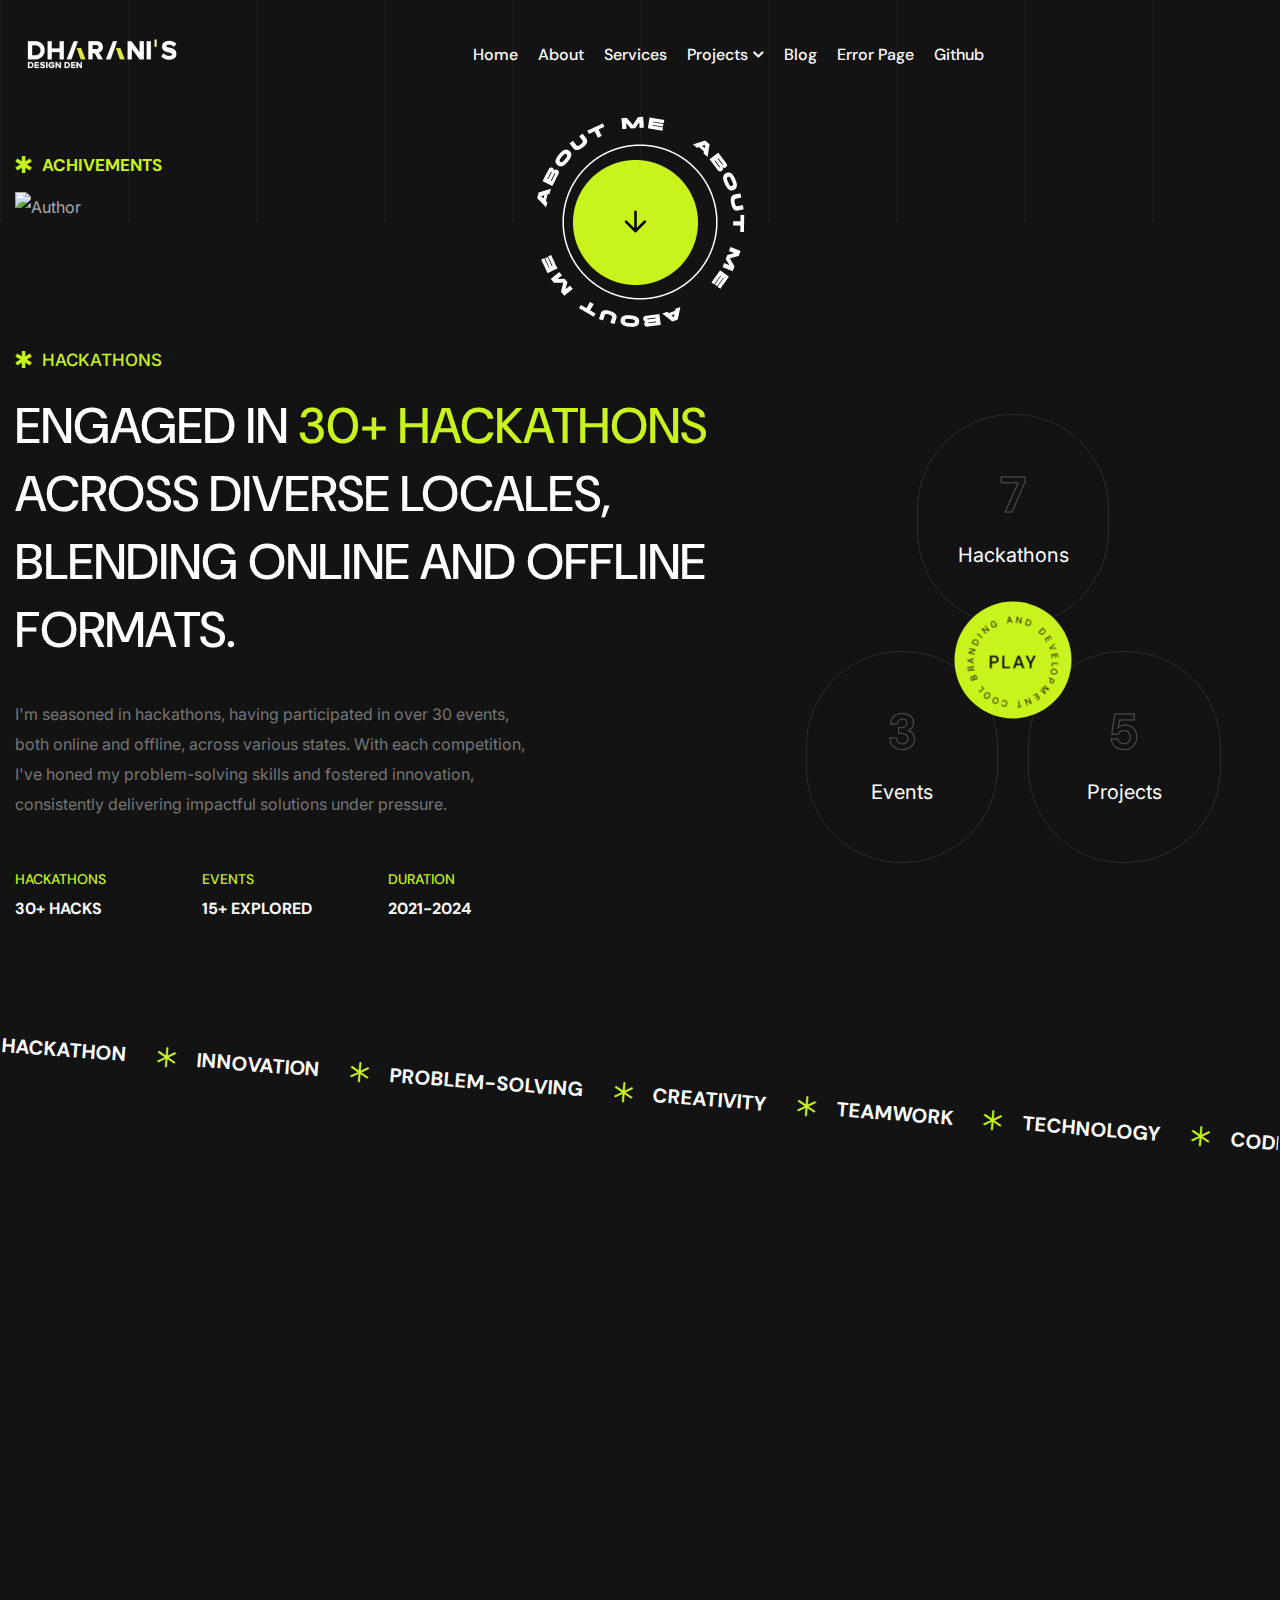
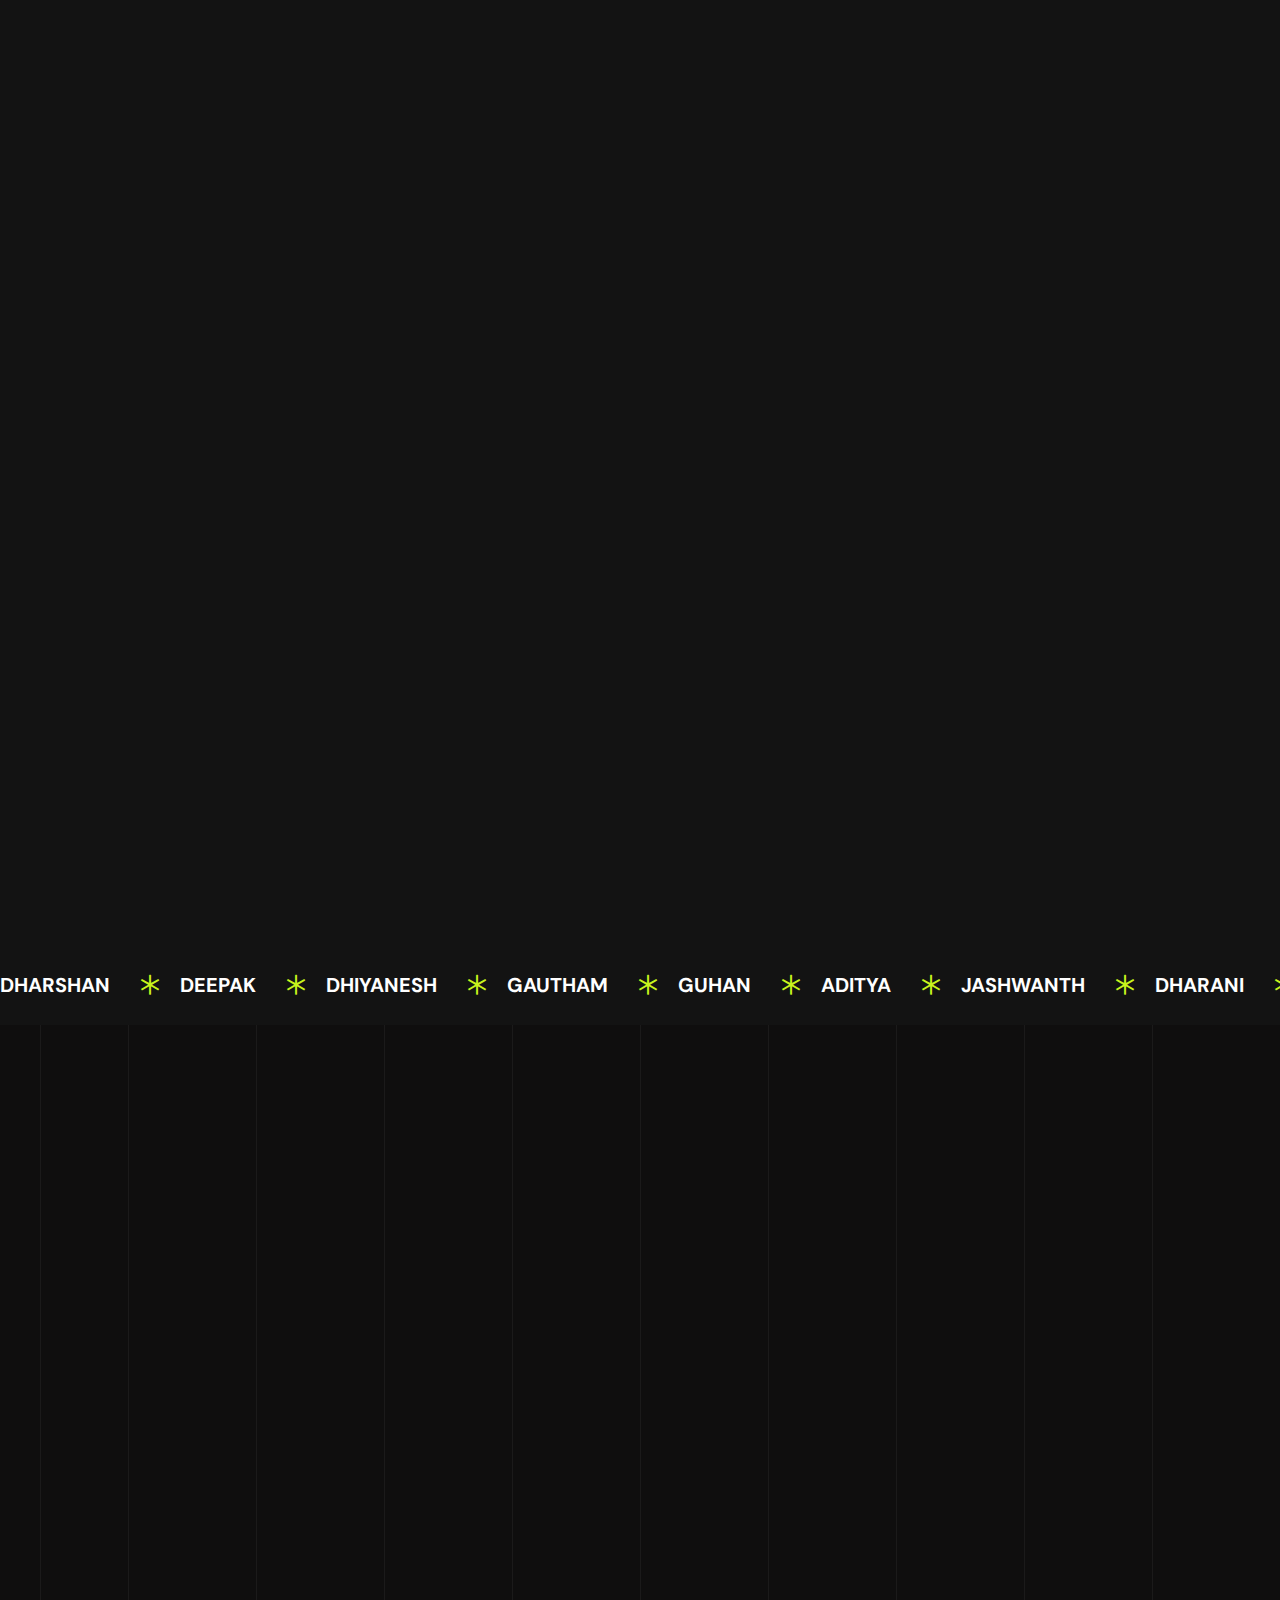
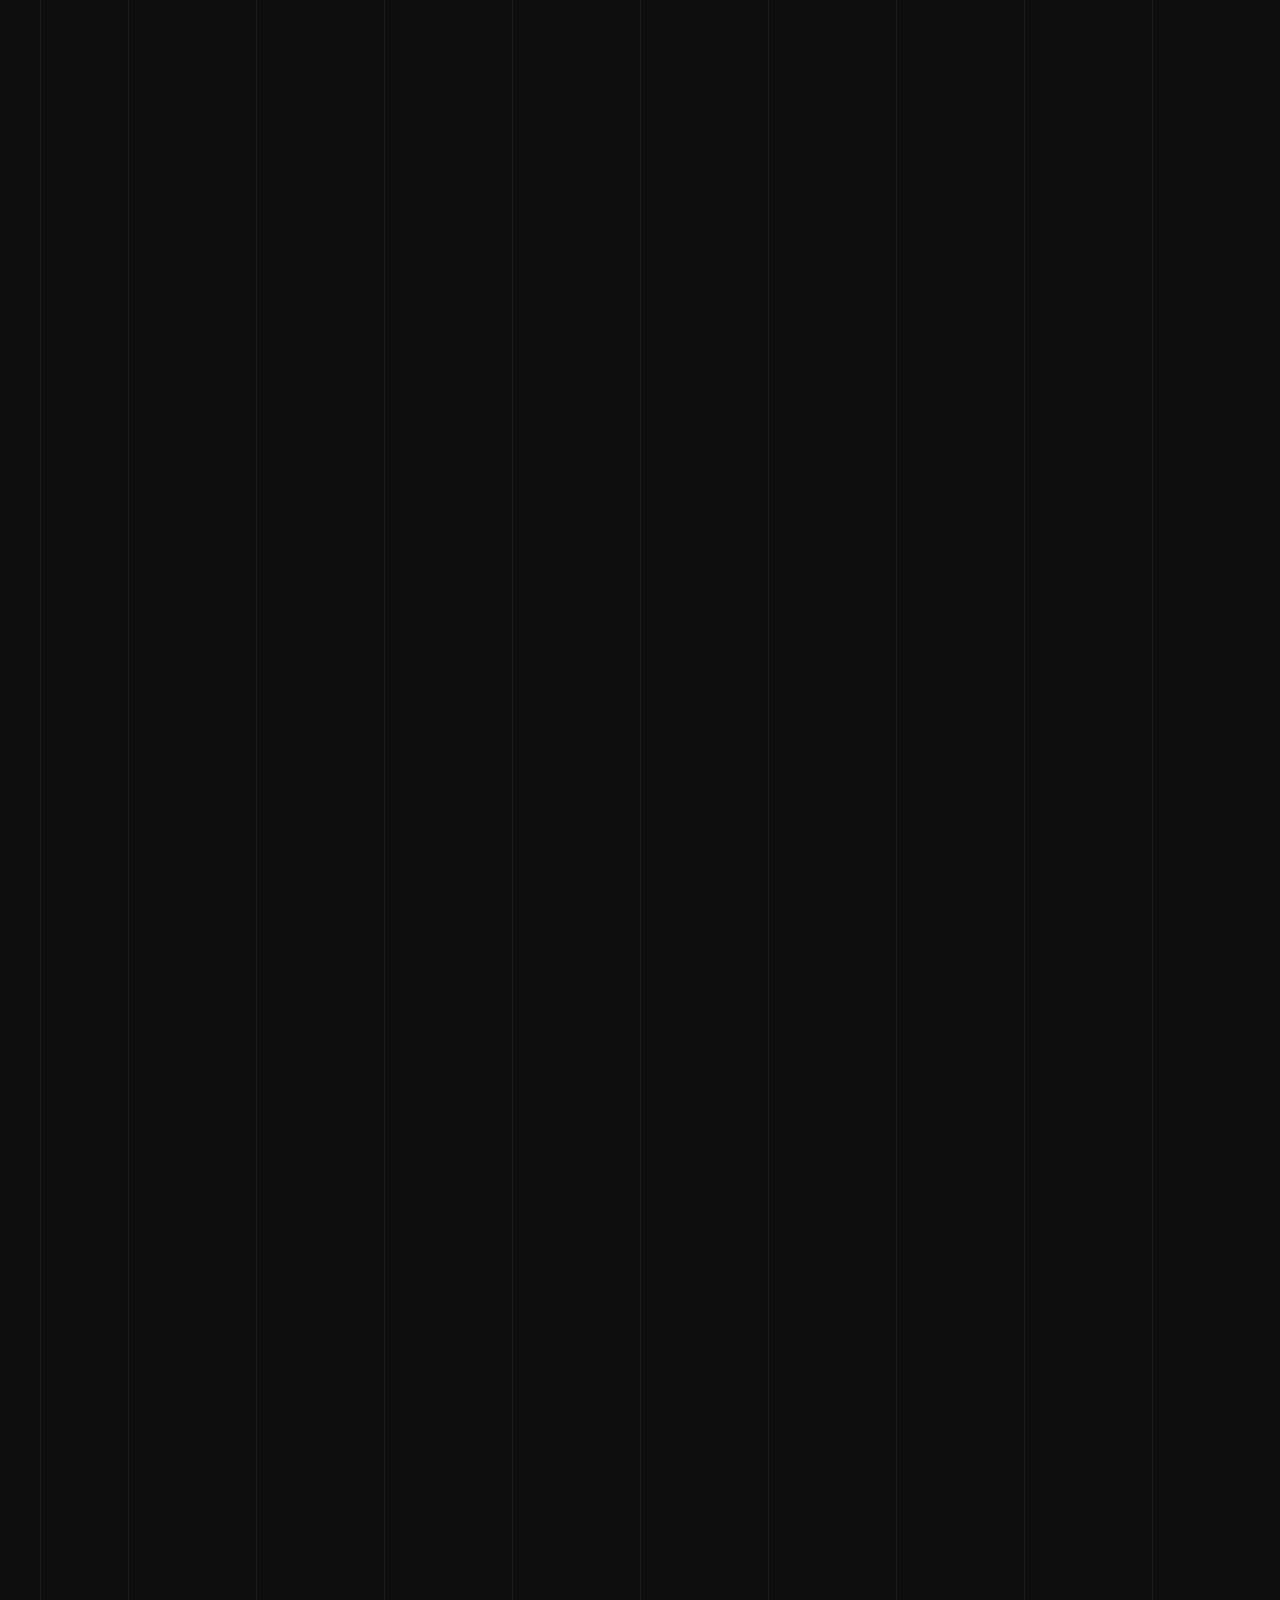
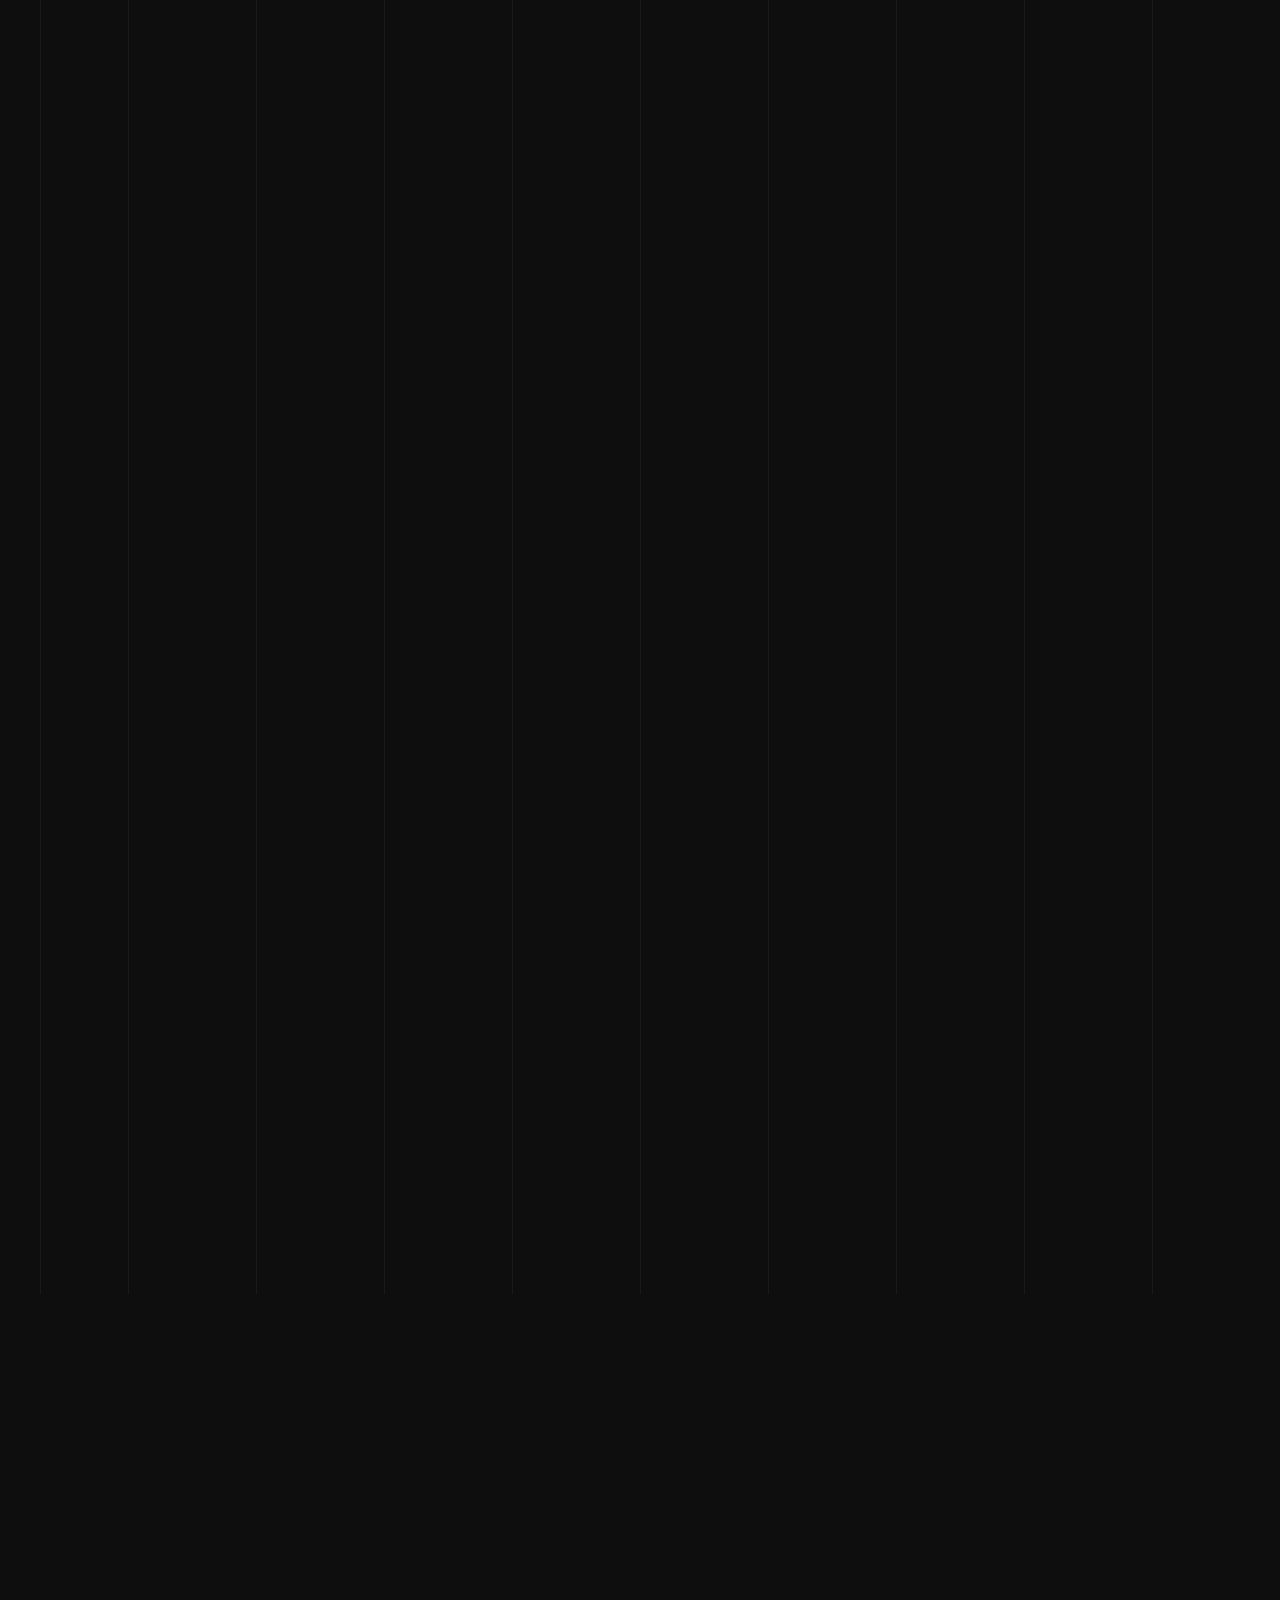
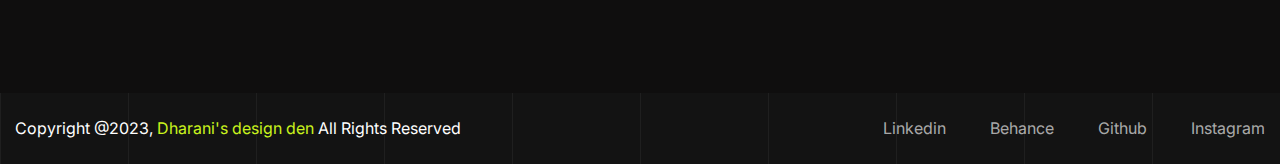
==== commit 1a852c01: "Dev" ====
--- a/HTML Template/achivement.html
+++ b/HTML Template/achivement.html
@@ -310,14 +310,14 @@
                         </div>
                         <h5 class="title"><a href="#">mobile app DEvelopment</a></h5>
                         <div class="text">
-                            Welcome to our portfolio website! We are a prof printing company that offers a wide range of Lo rem ipsum dolor sit amet, consectetur
+                            Our team crafted a mobile app design for the Smart India Hackathon 2023, targeting the Indian wool sector. This innovative solution aims to streamline processes, boost accessibility, and empower stakeholders within the industry, fostering efficiency and growth.
                         </div>
                         <ul class="list">
                             <li>Ui/Ux Design</li>
                             <li>Research</li>
                             <li>Mobile app</li>
                         </ul>
-                        <a href="#" class="details-btn"><i class="fal fa-long-arrow-right"></i></a>
+                        <a href="https://www.behance.net/gallery/185396299/Wool-Application" class="details-btn"><i class="fal fa-long-arrow-right"></i></a>
                     </div>
                     <div class="service-item-two wow fadeInUp delay-0-2s">
                         <div class="icon">
@@ -325,14 +325,13 @@
                         </div>
                         <h5 class="title"><a href="#">Ai comic generator</a></h5>
                         <div class="text">
-                            Welcome to our portfolio website! We are a prof printing company that offers a wide range of Lo rem ipsum dolor sit amet, consectetur
-                        </div>
+                            At the hackathon, we developed an AI Comic Generator using Python, Streamlit, GPT-3.5 Turbo Instruct, and DALL-E. Our innovation allows users to create personalized, emotionally resonant stories seamlessly blending text and images. Join us as we redefine narrative creation with cutting-edge AI technology.   </div>
                         <ul class="list">
                             <li>Streanlit</li>
                             <li>Open ai</li>
                             <li>Machine learning</li>
                         </ul>
-                        <a href="#" class="details-btn"><i class="fal fa-long-arrow-right"></i></a>
+                        <a href="https://github.com/Dharanidharan01/nexus" class="details-btn"><i class="fal fa-long-arrow-right"></i></a>
                     </div>
                     <div class="service-item-two wow fadeInUp delay-0-2s">
                         <div class="icon">
@@ -340,14 +339,13 @@
                         </div>
                         <h5 class="title"><a href="#">AR mobile app</a></h5>
                         <div class="text">
-                            Welcome to our portfolio website! We are a prof printing company that offers a wide range of Lo rem ipsum dolor sit amet, consectetur
-                        </div>
+                            At the hackathon, we conceived TimeTraverse AR using Figma, Bezi, Framer, and Spline. Our creation merges augmented reality with captivating historical narratives, enabling users to explore different time periods. Join us as we pioneer the future of immersive storytelling and historical exploration.   </div>
                         <ul class="list">
                             <li>AR/XR</li>
                             <li>Research</li>
                             <li>Mobile app</li>
                         </ul>
-                        <a href="#" class="details-btn"><i class="fal fa-long-arrow-right"></i></a>
+                        <a href="https://www.behance.net/gallery/187588813/AR-application-figma-UI" class="details-btn"><i class="fal fa-long-arrow-right"></i></a>
                     </div>
                     <div class="service-item-two wow fadeInUp delay-0-2s">
                         <div class="icon">
@@ -362,7 +360,7 @@
                             <li>Tensor flow</li>
                             <li>Web app dev</li>
                         </ul>
-                        <a href="#" class="details-btn"><i class="fal fa-long-arrow-right"></i></a>
+                        <a href="https://github.com/Dharanidharan01" class="details-btn"><i class="fal fa-long-arrow-right"></i></a>
                     </div>
                 </div>
                 <div class="services-more-btn text-center pt-55 wow fadeInUp delay-0-2s">
@@ -379,37 +377,61 @@
             <div class="headline-wrap">
                 <span class="marquee-wrap">
                    <span class="marquee-inner left">
-                        <span class="marquee-item">branding<i class="far fa-asterisk"></i></span>
-                        <span class="marquee-item">product design<i class="far fa-asterisk"></i></span>
-                        <span class="marquee-item">digital marketing<i class="far fa-asterisk"></i></span>
-                        <span class="marquee-item">product design<i class="far fa-asterisk"></i></span>
-                        <span class="marquee-item">art direction<i class="far fa-asterisk"></i></span>
-                        <span class="marquee-item">development<i class="far fa-asterisk"></i></span>
-                        <span class="marquee-item">UI/UX Design<i class="far fa-asterisk"></i></span>
-                        <span class="marquee-item">motion graphics<i class="far fa-asterisk"></i></span>
-                        <span class="marquee-item">strategy<i class="far fa-asterisk"></i></span>
+                    <span class="marquee-item">Dharshan<i class="far fa-asterisk"></i></span>
+                    <span class="marquee-item">Deepak<i class="far fa-asterisk"></i></span>
+                    <span class="marquee-item">Dhiyanesh<i class="far fa-asterisk"></i></span>
+                    <span class="marquee-item">Gautham<i class="far fa-asterisk"></i></span>
+                    <span class="marquee-item">Guhan<i class="far fa-asterisk"></i></span>
+                    <span class="marquee-item">Aditya<i class="far fa-asterisk"></i></span>
+                    <span class="marquee-item">Jashwanth<i class="far fa-asterisk"></i></span>
+                    <span class="marquee-item">Dharani<i class="far fa-asterisk"></i></span>
+                    <span class="marquee-item">hackathon<i class="far fa-asterisk"></i></span>
+                    <span class="marquee-item">innovation<i class="far fa-asterisk"></i></span>
+                    <span class="marquee-item">problem-solving<i class="far fa-asterisk"></i></span>
+                    <span class="marquee-item">creativity<i class="far fa-asterisk"></i></span>
+                    <span class="marquee-item">teamwork<i class="far fa-asterisk"></i></span>
+                    <span class="marquee-item">technology<i class="far fa-asterisk"></i></span>
+                    <span class="marquee-item">coding<i class="far fa-asterisk"></i></span>
+                    <span class="marquee-item">innovative solutions<i class="far fa-asterisk"></i></span>
+                    <span class="marquee-item">adaptive<i class="far fa-asterisk"></i></span>
                    </span>
                    <span class="marquee-inner left">
-                        <span class="marquee-item">branding<i class="far fa-asterisk"></i></span>
-                        <span class="marquee-item">product design<i class="far fa-asterisk"></i></span>
-                        <span class="marquee-item">digital marketing<i class="far fa-asterisk"></i></span>
-                        <span class="marquee-item">product design<i class="far fa-asterisk"></i></span>
-                        <span class="marquee-item">art direction<i class="far fa-asterisk"></i></span>
-                        <span class="marquee-item">development<i class="far fa-asterisk"></i></span>
-                        <span class="marquee-item">UI/UX Design<i class="far fa-asterisk"></i></span>
-                        <span class="marquee-item">motion graphics<i class="far fa-asterisk"></i></span>
-                        <span class="marquee-item">strategy<i class="far fa-asterisk"></i></span>
+                    <span class="marquee-item">Dharshan<i class="far fa-asterisk"></i></span>
+                    <span class="marquee-item">Deepak<i class="far fa-asterisk"></i></span>
+                    <span class="marquee-item">Dhiyanesh<i class="far fa-asterisk"></i></span>
+                    <span class="marquee-item">Gautham<i class="far fa-asterisk"></i></span>
+                    <span class="marquee-item">Guhan<i class="far fa-asterisk"></i></span>
+                    <span class="marquee-item">Aditya<i class="far fa-asterisk"></i></span>
+                    <span class="marquee-item">Jashwanth<i class="far fa-asterisk"></i></span>
+                    <span class="marquee-item">Dharani<i class="far fa-asterisk"></i></span>
+                    <span class="marquee-item">hackathon<i class="far fa-asterisk"></i></span>
+                    <span class="marquee-item">innovation<i class="far fa-asterisk"></i></span>
+                    <span class="marquee-item">problem-solving<i class="far fa-asterisk"></i></span>
+                    <span class="marquee-item">creativity<i class="far fa-asterisk"></i></span>
+                    <span class="marquee-item">teamwork<i class="far fa-asterisk"></i></span>
+                    <span class="marquee-item">technology<i class="far fa-asterisk"></i></span>
+                    <span class="marquee-item">coding<i class="far fa-asterisk"></i></span>
+                    <span class="marquee-item">innovative solutions<i class="far fa-asterisk"></i></span>
+                    <span class="marquee-item">adaptive<i class="far fa-asterisk"></i></span>
                    </span>
                    <span class="marquee-inner left">
-                        <span class="marquee-item">branding<i class="far fa-asterisk"></i></span>
-                        <span class="marquee-item">product design<i class="far fa-asterisk"></i></span>
-                        <span class="marquee-item">digital marketing<i class="far fa-asterisk"></i></span>
-                        <span class="marquee-item">product design<i class="far fa-asterisk"></i></span>
-                        <span class="marquee-item">art direction<i class="far fa-asterisk"></i></span>
-                        <span class="marquee-item">development<i class="far fa-asterisk"></i></span>
-                        <span class="marquee-item">UI/UX Design<i class="far fa-asterisk"></i></span>
-                        <span class="marquee-item">motion graphics<i class="far fa-asterisk"></i></span>
-                        <span class="marquee-item">strategy<i class="far fa-asterisk"></i></span>
+                    <span class="marquee-item">Dharshan<i class="far fa-asterisk"></i></span>
+                    <span class="marquee-item">Deepak<i class="far fa-asterisk"></i></span>
+                    <span class="marquee-item">Dhiyanesh<i class="far fa-asterisk"></i></span>
+                    <span class="marquee-item">Gautham<i class="far fa-asterisk"></i></span>
+                    <span class="marquee-item">Guhan<i class="far fa-asterisk"></i></span>
+                    <span class="marquee-item">Aditya<i class="far fa-asterisk"></i></span>
+                    <span class="marquee-item">Jashwanth<i class="far fa-asterisk"></i></span>
+                    <span class="marquee-item">Dharani<i class="far fa-asterisk"></i></span>
+                    <span class="marquee-item">hackathon<i class="far fa-asterisk"></i></span>
+                    <span class="marquee-item">innovation<i class="far fa-asterisk"></i></span>
+                    <span class="marquee-item">problem-solving<i class="far fa-asterisk"></i></span>
+                    <span class="marquee-item">creativity<i class="far fa-asterisk"></i></span>
+                    <span class="marquee-item">teamwork<i class="far fa-asterisk"></i></span>
+                    <span class="marquee-item">technology<i class="far fa-asterisk"></i></span>
+                    <span class="marquee-item">coding<i class="far fa-asterisk"></i></span>
+                    <span class="marquee-item">innovative solutions<i class="far fa-asterisk"></i></span>
+                    <span class="marquee-item">adaptive<i class="far fa-asterisk"></i></span>
                    </span>
                 </span>
              </div>
@@ -423,8 +445,8 @@
                 <div class="row justify-content-center">
                     <div class="col-xl-12">
                         <div class="section-title text-center mb-50 wow fadeInUp delay-0-2s">
-                            <span class="sub-title mb-15"><i class="flaticon-asterisk-1"></i> Explore my projects</span>
-                            <h2>Explore My Projects</h2>
+                            <span class="sub-title mb-15"><i class="flaticon-asterisk-1"></i> Achivements & Hackathon</span>
+                            <h2>Explore My Achivements</h2>
                         </div>
                     </div>
                 </div>
@@ -436,8 +458,8 @@
                                 
                             </div>
                             <div class="content">
-                                <h5 class="title"><a href="project-details.html">Digital Marketing</a></h5>
-                                <span class="sub-title">Art , Direction</span>
+                                <h5 class="title"><a href="project-details.html">Lite Bytes hackathon</a></h5>
+                                <span class="sub-title">Trissur, Kerala</span>
                             </div>
                         </div>
                     </div>
@@ -448,8 +470,8 @@
                                 
                             </div>
                             <div class="content">
-                                <h5 class="title"><a href="project-details.html">Digital Marketing</a></h5>
-                                <span class="sub-title">Art , Direction</span>
+                                <h5 class="title"><a href="project-details.html">Ideathon 23</a></h5>
+                                <span class="sub-title">AMET, Chennai</span>
                             </div>
                         </div>
                     </div>
@@ -460,8 +482,8 @@
                                 
                             </div>
                             <div class="content">
-                                <h5 class="title"><a href="project-details.html">Digital Marketing</a></h5>
-                                <span class="sub-title">Art , Direction</span>
+                                <h5 class="title"><a href="project-details.html">Basketball</a></h5>
+                                <span class="sub-title">Coimbatore</span>
                             </div>
                         </div>
                     </div>
@@ -472,8 +494,8 @@
                                 
                             </div>
                             <div class="content">
-                                <h5 class="title"><a href="project-details.html">Digital Marketing</a></h5>
-                                <span class="sub-title">Art , Direction</span>
+                                <h5 class="title"><a href="project-details.html">Elite World Record</a></h5>
+                                <span class="sub-title">Pollachi, Tamil nadu</span>
                             </div>
                         </div>
                     </div>
@@ -484,8 +506,8 @@
                                 
                             </div>
                             <div class="content">
-                                <h5 class="title"><a href="project-details.html">Digital Marketing</a></h5>
-                                <span class="sub-title">Art , Direction</span>
+                                <h5 class="title"><a href="project-details.html">Rakuten</a></h5>
+                                <span class="sub-title">Banglore, India</span>
                             </div>
                         </div>
                     </div>
@@ -496,8 +518,8 @@
                                 
                             </div>
                             <div class="content">
-                                <h5 class="title"><a href="project-details.html">Digital Marketing</a></h5>
-                                <span class="sub-title">Art , Direction</span>
+                                <h5 class="title"><a href="project-details.html">Marathon 24'</a></h5>
+                                <span class="sub-title">Coimbatore</span>
                             </div>
                         </div>
                     </div>
@@ -509,8 +531,8 @@
                                 
                             </div>
                             <div class="content">
-                                <h5 class="title"><a href="project-details.html">Digital Marketing</a></h5>
-                                <span class="sub-title">Art , Direction</span>
+                                <h5 class="title"><a href="project-details.html">Lite Bytes hackathon</a></h5>
+                                <span class="sub-title">Trissur, Kerala</span>
                             </div>
                         </div>
                     </div>
@@ -522,8 +544,8 @@
                                 
                             </div>
                             <div class="content">
-                                <h5 class="title"><a href="project-details.html">Digital Marketing</a></h5>
-                                <span class="sub-title">Art , Direction</span>
+                                <h5 class="title"><a href="project-details.html">Hacktrix 2.0</a></h5>
+                                <span class="sub-title">Coimbatore</span>
                             </div>
                         </div>
                     </div>
@@ -534,8 +556,8 @@
                                 
                             </div>
                             <div class="content">
-                                <h5 class="title"><a href="project-details.html">Digital Marketing</a></h5>
-                                <span class="sub-title">Art , Direction</span>
+                                <h5 class="title"><a href="project-details.html">Code Red Hackathon</a></h5>
+                                <span class="sub-title">BMSIT&M, Banglore</span>
                             </div>
                         </div>
                     </div>
@@ -547,8 +569,8 @@
                                 
                             </div>
                             <div class="content">
-                                <h5 class="title"><a href="project-details.html">Digital Marketing</a></h5>
-                                <span class="sub-title">Art , Direction</span>
+                                <h5 class="title"><a href="project-details.html">Gen-AI hackathon</a></h5>
+                                <span class="sub-title">Banglore, India</span>
                             </div>
                         </div>
                     </div>
@@ -565,245 +587,85 @@
         <!-- Projects Area end -->
         
         
-        <!-- Awward Area start -->
-        <section class="awward-area rel z-1 pt-140 rpt-100 pb-140 rpb-100">
-            <div class="container">
-                <div class="row no-gap">
-                    <div class="col-xl-6 col-lg-8">
-                        <div class="section-title mb-25 rmb-55">
-                            <span class="sub-title mb-15"><i class="flaticon-asterisk-1"></i> awward for work</span>
-                            <h2>my awwards <span>got for</span> excellent service</h2>
-                        </div>
-                    </div>
-                    <div class="col-xl-3 col-lg-4 col-sm-6">
-                        <div class="award-box">
-                            <span class="year">2018</span>
-                            <span class="tag">DW</span>
-                            <span class="count-title">
-                                <span class="count">02X</span>
-                                <span class="title">Developer Award</span>
-                            </span>
-                        </div>
-                    </div>
-                    <div class="col-xl-3 col-lg-4 col-sm-6">
-                        <div class="award-box">
-                            <span class="year">2019</span>
-                            <span class="tag">Css</span>
-                            <span class="count-title">
-                                <span class="count">04X</span>
-                                <span class="title">Developer Award</span>
-                            </span>
-                        </div>
-                    </div>
-                    <div class="col-xl-3 col-lg-4 col-sm-6">
-                        <div class="award-box">
-                            <span class="year">2020</span>
-                            <span class="tag">WP</span>
-                            <span class="count-title">
-                                <span class="count">06X</span>
-                                <span class="title">Developer Award</span>
-                            </span>
-                        </div>
-                    </div>
-                    <div class="col-xl-3 col-lg-4 col-sm-6">
-                        <div class="award-box">
-                            <span class="year">2021</span>
-                            <span class="tag">tf</span>
-                            <span class="count-title">
-                                <span class="count">03X</span>
-                                <span class="title">Developer Award</span>
-                            </span>
-                        </div>
-                    </div>
-                    <div class="col-xl-3 col-lg-4 col-sm-6">
-                        <div class="award-box">
-                            <span class="year">2022</span>
-                            <span class="tag">wd</span>
-                            <span class="count-title">
-                                <span class="count">09X</span>
-                                <span class="title">Developer Award</span>
-                            </span>
-                        </div>
-                    </div>
-                    <div class="col-xl-3 col-lg-4 col-sm-6">
-                        <div class="award-box">
-                            <span class="year">2023</span>
-                            <span class="tag">DW</span>
-                            <span class="count-title">
-                                <span class="count">02X</span>
-                                <span class="title">Developer Award</span>
-                            </span>
-                        </div>
-                    </div>
-                </div>
-            </div>
-        </section>
-        <!-- Awward Area end -->
-        
-       
-        
-        <!-- Headline area start -->
-        <div class="headline-area pt-60 bgc-black rel z-2">
-            <div class="headline-wrap">
-                <span class="marquee-wrap style-two pb-20">
-                   <span class="marquee-inner left">
-                        <span class="marquee-item"><span> _ Designer _</span> Portfolio <span>_ Developer _ </span> Portfolio </span>
-                   </span>
-                   <span class="marquee-inner left">
-                        <span class="marquee-item"><span> _ Designer _</span> Portfolio <span>_ Developer _ </span> Portfolio </span>
-                   </span>
-                   <span class="marquee-inner left">
-                        <span class="marquee-item"><span> _ Designer _</span> Portfolio <span>_ Developer _ </span> Portfolio </span>
-                   </span>
-                </span>
-             </div>
-            <div class="bg-lines">
-               <span></span><span></span>
-               <span></span><span></span>
-               <span></span><span></span>
-               <span></span><span></span>
-               <span></span><span></span>
-            </div>
-        </div>
-        <!-- Headline Area end -->
-        
-        
-        <!-- Blog Area start -->
-        <section class="blog-area bgc-black pt-110 rpt-80 pb-100 rpb-70 rel z-1">
-            <div class="container container-1200">
-                <div class="row justify-content-center">
-                    <div class="col-xl-12">
-                        <div class="section-title text-center mb-55 wow fadeInUp delay-0-2s">
-                            <span class="sub-title mb-15"><i class="flaticon-asterisk-1"></i> Introduction about me</span>
-                            <h2>Leatest News & Blogs</h2>
-                        </div>
-                    </div>
-                </div>
-                <div class="row">
-                    <div class="col-lg-4 col-md-6">
-                        <div class="blog-item-two wow fadeInUp delay-0-2s">
-                            <div class="image">
-                                <img src="assets/images/blog/blog-two1.jpg" alt="Blog">
-                                <a href="blog-details.html" class="details-btn"><i class="fal fa-long-arrow-right"></i></a>
-                            </div>
-                            <div class="content">
-                                <h4 class="title"><a href="project-details.html">Trending code settings for a nice portfolio</a></h4>
-                                <a href="blog-details.html" class="read-more">Read More <img src="assets/images/shape/details-arrow.png" alt="Arrow"></a>
-                            </div>
-                        </div>
-                    </div>
-                    <div class="col-lg-4 col-md-6">
-                        <div class="blog-item-two wow fadeInUp delay-0-4s">
-                            <div class="image">
-                                <img src="assets/images/blog/blog-two2.jpg" alt="Blog">
-                                <a href="blog-details.html" class="details-btn"><i class="fal fa-long-arrow-right"></i></a>
-                            </div>
-                            <div class="content">
-                                <h4 class="title"><a href="project-details.html">Trending code settings for a nice portfolio</a></h4>
-                                <a href="blog-details.html" class="read-more">Read More <img src="assets/images/shape/details-arrow.png" alt="Arrow"></a>
-                            </div>
-                        </div>
-                    </div>
-                    <div class="col-lg-4 col-md-6">
-                        <div class="blog-item-two wow fadeInUp delay-0-6s">
-                            <div class="image">
-                                <img src="assets/images/blog/blog-two3.jpg" alt="Blog">
-                                <a href="blog-details.html" class="details-btn"><i class="fal fa-long-arrow-right"></i></a>
-                            </div>
-                            <div class="content">
-                                <h4 class="title"><a href="project-details.html">Trending code settings for a nice portfolio</a></h4>
-                                <a href="blog-details.html" class="read-more">Read More <img src="assets/images/shape/details-arrow.png" alt="Arrow"></a>
-                            </div>
-                        </div>
-                    </div>
-                </div>
-            </div>
-            <div class="bg-lines">
-               <span></span><span></span>
-               <span></span><span></span>
-               <span></span><span></span>
-               <span></span><span></span>
-               <span></span><span></span>
-            </div>
-        </section>
-        <!-- Blog Area end -->
-        
-        
-        <!-- Lets Talk Area start -->
-        <div class="lets-talk-area bgc-black rel z-1 text-center pb-115 rpb-100">
-            <div class="container">
-                <a href="contact.html" class="lets-talk-text wow zoomIn delay-0-2s">Get In Touch <i class="fal fa-arrow-right"></i></a>
-            </div>
-            <div class="bg-lines">
-               <span></span><span></span>
-               <span></span><span></span>
-               <span></span><span></span>
-               <span></span><span></span>
-               <span></span><span></span>
-            </div>
-        </div>
-        <!-- Lets Talk Area end -->
         
         
         <!-- footer area start -->
-        <footer class="main-footer footer-two pt-75 rel z-1">
-            <div class="container">
-                <div class="row align-items-center justify-content-between">
-                    <div class="col-lg-3 col-md-5">
-                        <div class="footer-widget widget_logo text-center text-md-start wow fadeInUp delay-0-2s">
-                            <div class="footer-logo">
-                                <a href="index.html"><img src="assets/images/logos/logo.png" alt="Logo"></a>
-                            </div>
-                        </div>
-                    </div>
-                    <div class="col-lg-8 col-md-7">
-                        <div class="footer-widget widget_nav_menu me-0 wow fadeInUp delay-0-4s">
-                            <ul>
-                                <li><a href="services.html">Service</a></li>
-                                <li><a href="projects.html">Projects</a></li>
-                                <li><a href="services.html#pricing">Pricing</a></li>
-                                <li><a href="about.html#faqs">Faqs</a></li>
-                                <li><a href="blog.html">News</a></li>
-                                <li><a href="contact.html">Contact</a></li>
-                            </ul>
-                        </div>
-                    </div>
-                    <div class="col-lg-12">
-                        <hr class="mb-40">
-                    </div>
-                    <div class="col-xl-6 col-lg-7">
-                        <div class="footer-widget widget_text text-center text-lg-start wow fadeInUp delay-0-2s">
-                            <div class="text pb-20">These Terms will be applied fully and affect to your use of this Website. By using this Website, you agreed to accept all terms and conditions written in here.</div>
-                        </div>
-                    </div>
-                    <div class="col-xl-4 col-lg-5">
-                        <div class="footer-widget widget_social text-center text-lg-end wow fadeInUp delay-0-4s">
-                            <div class="social-flow">
-                                <h4>Follow :</h4>
-                                <div class="social-style-one">
-                                    <a href="#"><i class="fab fa-twitter"></i></a>
-                                    <a href="#"><i class="fab fa-facebook-f"></i></a>
-                                    <a href="#"><i class="fab fa-instagram"></i></a>
-                                    <a href="#"><i class="fab fa-pinterest-p"></i></a>
-                                </div>
-                            </div>
-                        </div>
-                    </div>
-                    <div class="col-lg-12">
-                        <hr class="mt-0">
-                    </div>
-                </div>
-            </div>
-            <div class="footer-bottom pt-10 pb-15">
+        <footer class="main-footer rel z-1">
+            <div class="footer-top-wrap bgc-black pt-100 pb-75">
                 <div class="container">
-                    <div class="copyright-text text-center">
-                        <p>Copyright @2023, <a href="index.html">Noxfolio</a> All Rights Reserved</p>
-                    </div>
+                    <div class="row">
+                        <div class="col-lg-2 col-md-12">
+                            <div class="footer-widget widget_logo wow fadeInUp delay-0-2s">
+                                <div class="footer-logo">
+                                    <a href="index.html"><img src="assets/images/logos/logo.png" alt="Logo"></a>
+                                </div>
+                            </div>
+                        </div>
+                        <div class="col-lg-7 col-md-7">
+                            <div class="footer-widget widget_nav_menu wow fadeInUp delay-0-4s">
+                                <h6 class="footer-title">Quick Link</h6>
+                                <ul>
+                                    <li><a href="services.html">Service</a></li>
+                                    <li><a href="projects.html">Projects</a></li>
+                                    <li><a href="services.html#pricing">Pricing</a></li>
+                                    <li><a href="about.html#faqs">Faqs</a></li>
+                                    <li><a href="contact.html">Contact</a></li>
+                                </ul>
+                            </div>
+                            <div class="footer-widget widget_newsletter wow fadeInUp delay-0-4s">
+                                <form action="#">
+                                    <label for="email-address"><i class="far fa-envelope"></i></label>
+                                    <input id="email-address" type="email" placeholder="Email Address" required>
+                                    <button>Sign Up <i class="far fa-angle-right"></i></button>
+                                </form>
+                            </div>
+                        </div>
+                        <div class="col-lg-3 col-md-5">
+                            <div class="footer-widget widget_contact_info wow fadeInUp delay-0-6s">
+                                <h6 class="footer-title">Address</h6>
+                                <ul>
+                                    <li><i class="far fa-map-marker-alt"></i> Coimbatore, Tamil nadu, India</li>
+                                    <li><i class="far fa-envelope"></i> <a href="mailto:dharanidharans175@gmail.com">dharanidharans175@gmail.com</a></li>
+                                    <li><i class="far fa-phone"></i> <a href="callto:+91 9842373765">+91 9842373765</a></li>
+                                </ul>
+                            </div>
+                        </div>
+                    </div>
+                </div>
+            </div>
+            <div class="footer-bottom pt-20 pb-5 rpt-25">
+                <div class="container">
+                   <div class="row">
+                       <div class="col-lg-6">
+                            <div class="copyright-text">
+                                <p>Copyright @2023, <a href="index.html">Dharani's design den</a> All Rights Reserved</p>
+                            </div>
+                       </div>
+                       <div class="col-lg-6 text-lg-end">
+                           <ul class="footer-bottom-nav">
+                               <li><a href="https://www.linkedin.com/in/dharanidharan-s-235104227/">Linkedin</a></li>
+                               <li><a href="https://www.behance.net/dharanidharans1">Behance</a></li>
+                               <li><a href="https://github.com/Dharanidharan01">Github</a></li>
+                               <li><a href="https://www.instagram.com/dharanidharan_._/">Instagram</a></li>
+                           </ul>
+                       </div>
+                   </div>
+
+                   
+                   <!-- Scroll Top Button -->
+                    <button class="scroll-top scroll-to-target" data-target="html"><span class="fas fa-angle-double-up"></span></button>
+                </div>
+                <div class="bg-lines">
+                   <span></span><span></span>
+                   <span></span><span></span>
+                   <span></span><span></span>
+                   <span></span><span></span>
+                   <span></span><span></span>
                 </div>
             </div>
         </footer>
         <!-- footer area end -->
-        
+
         
         
         <!-- Scroll Top Button -->
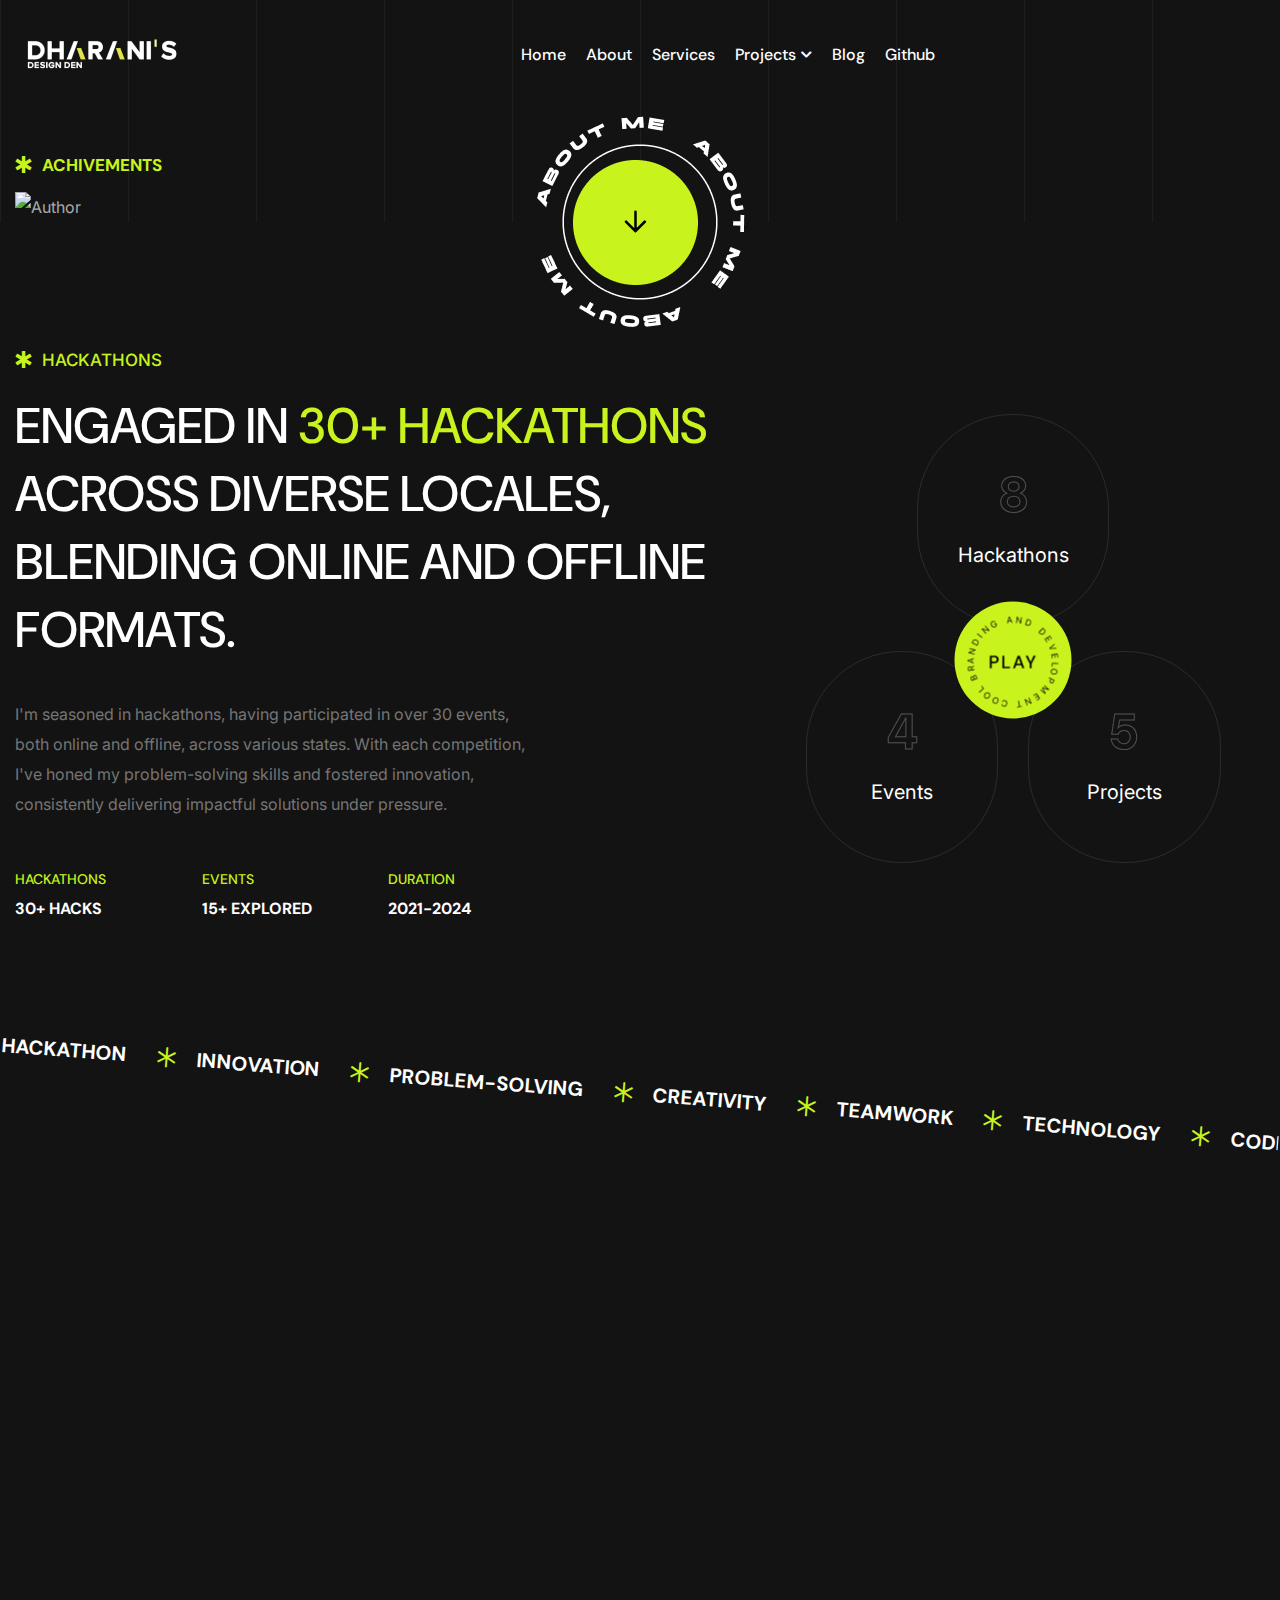
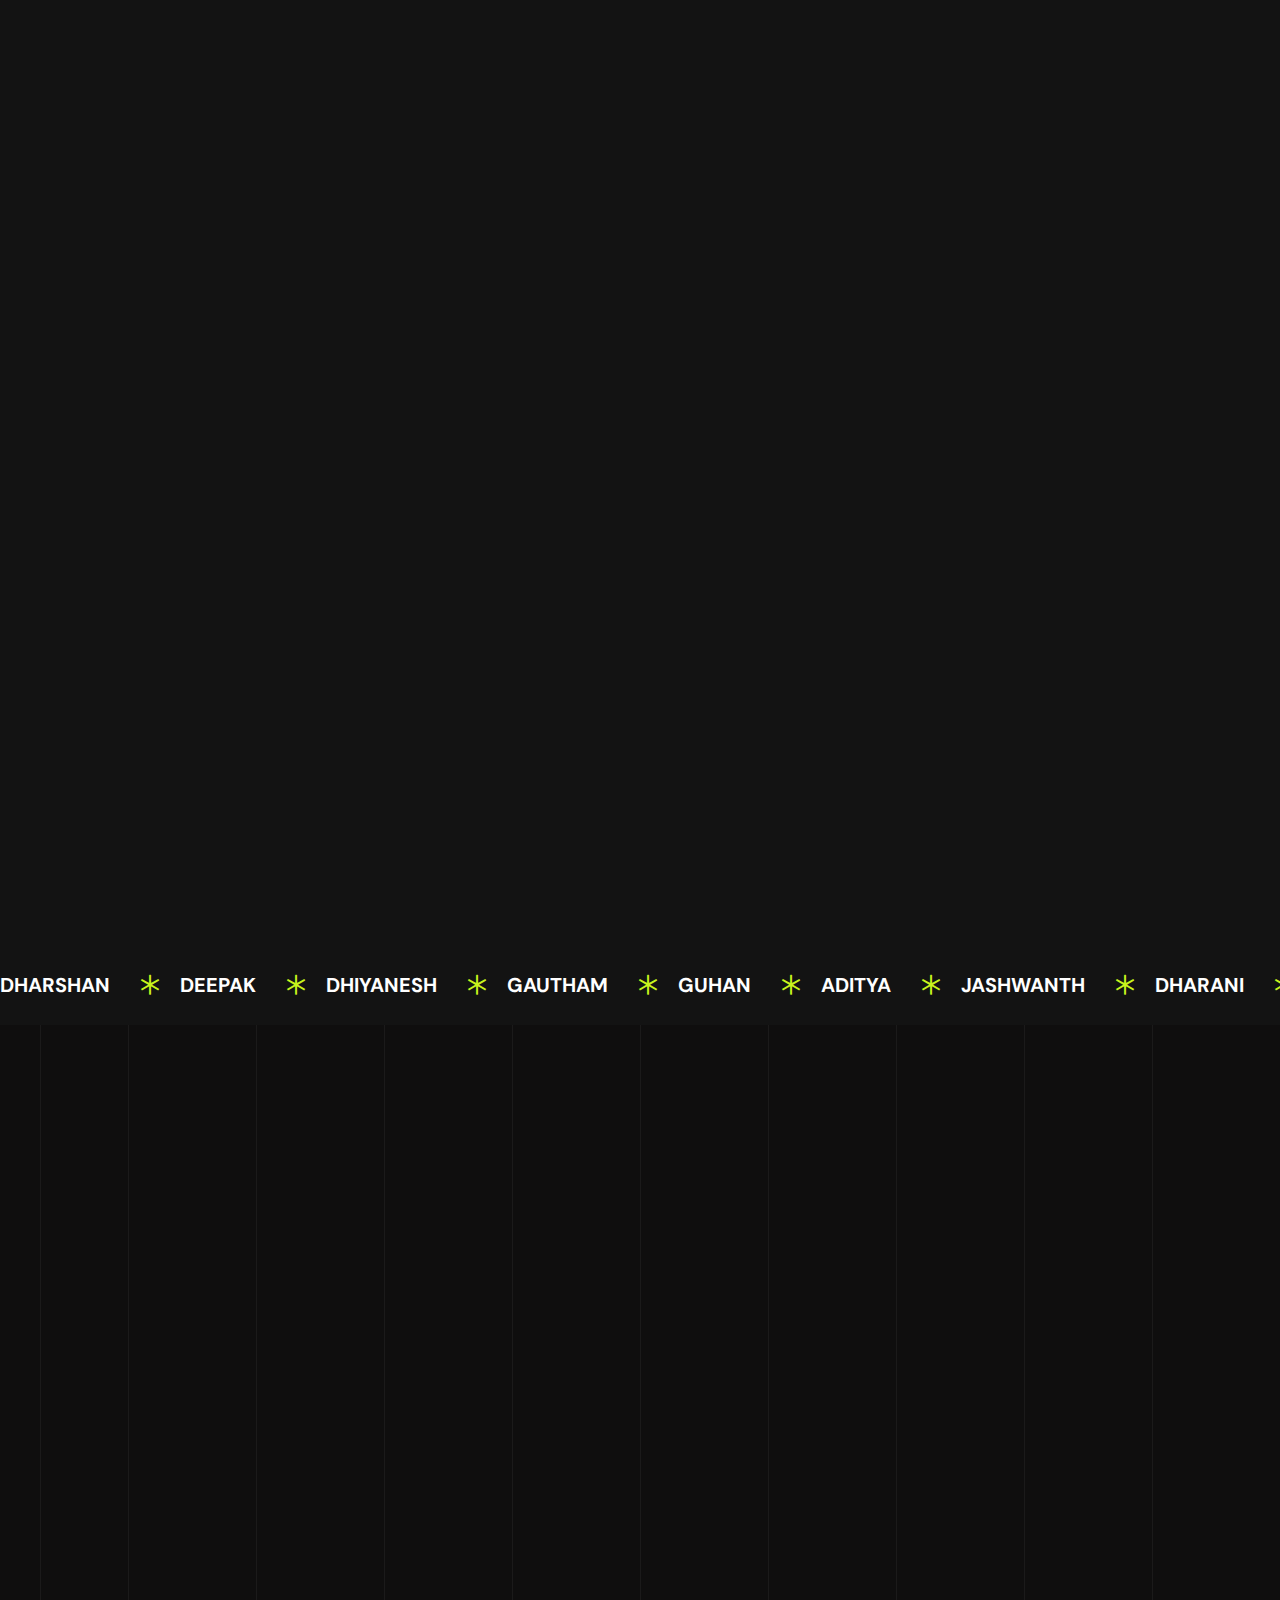
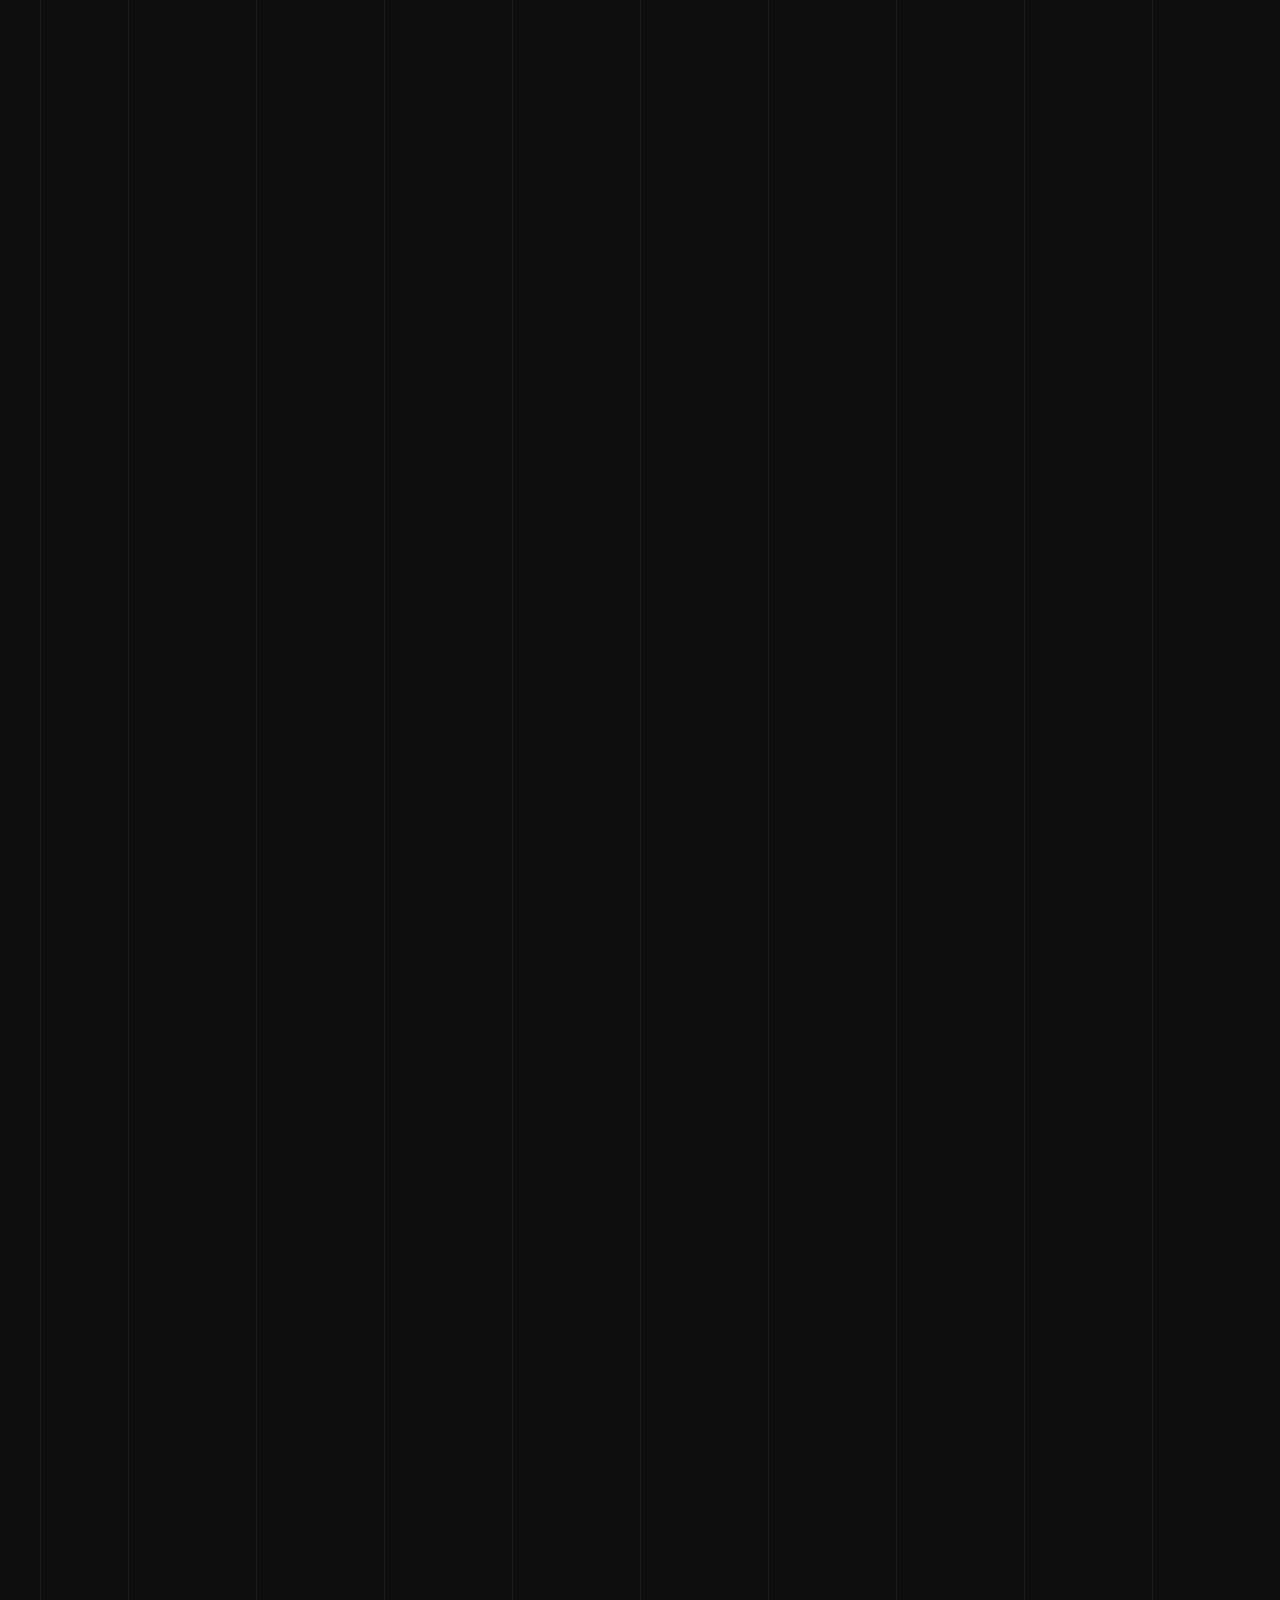
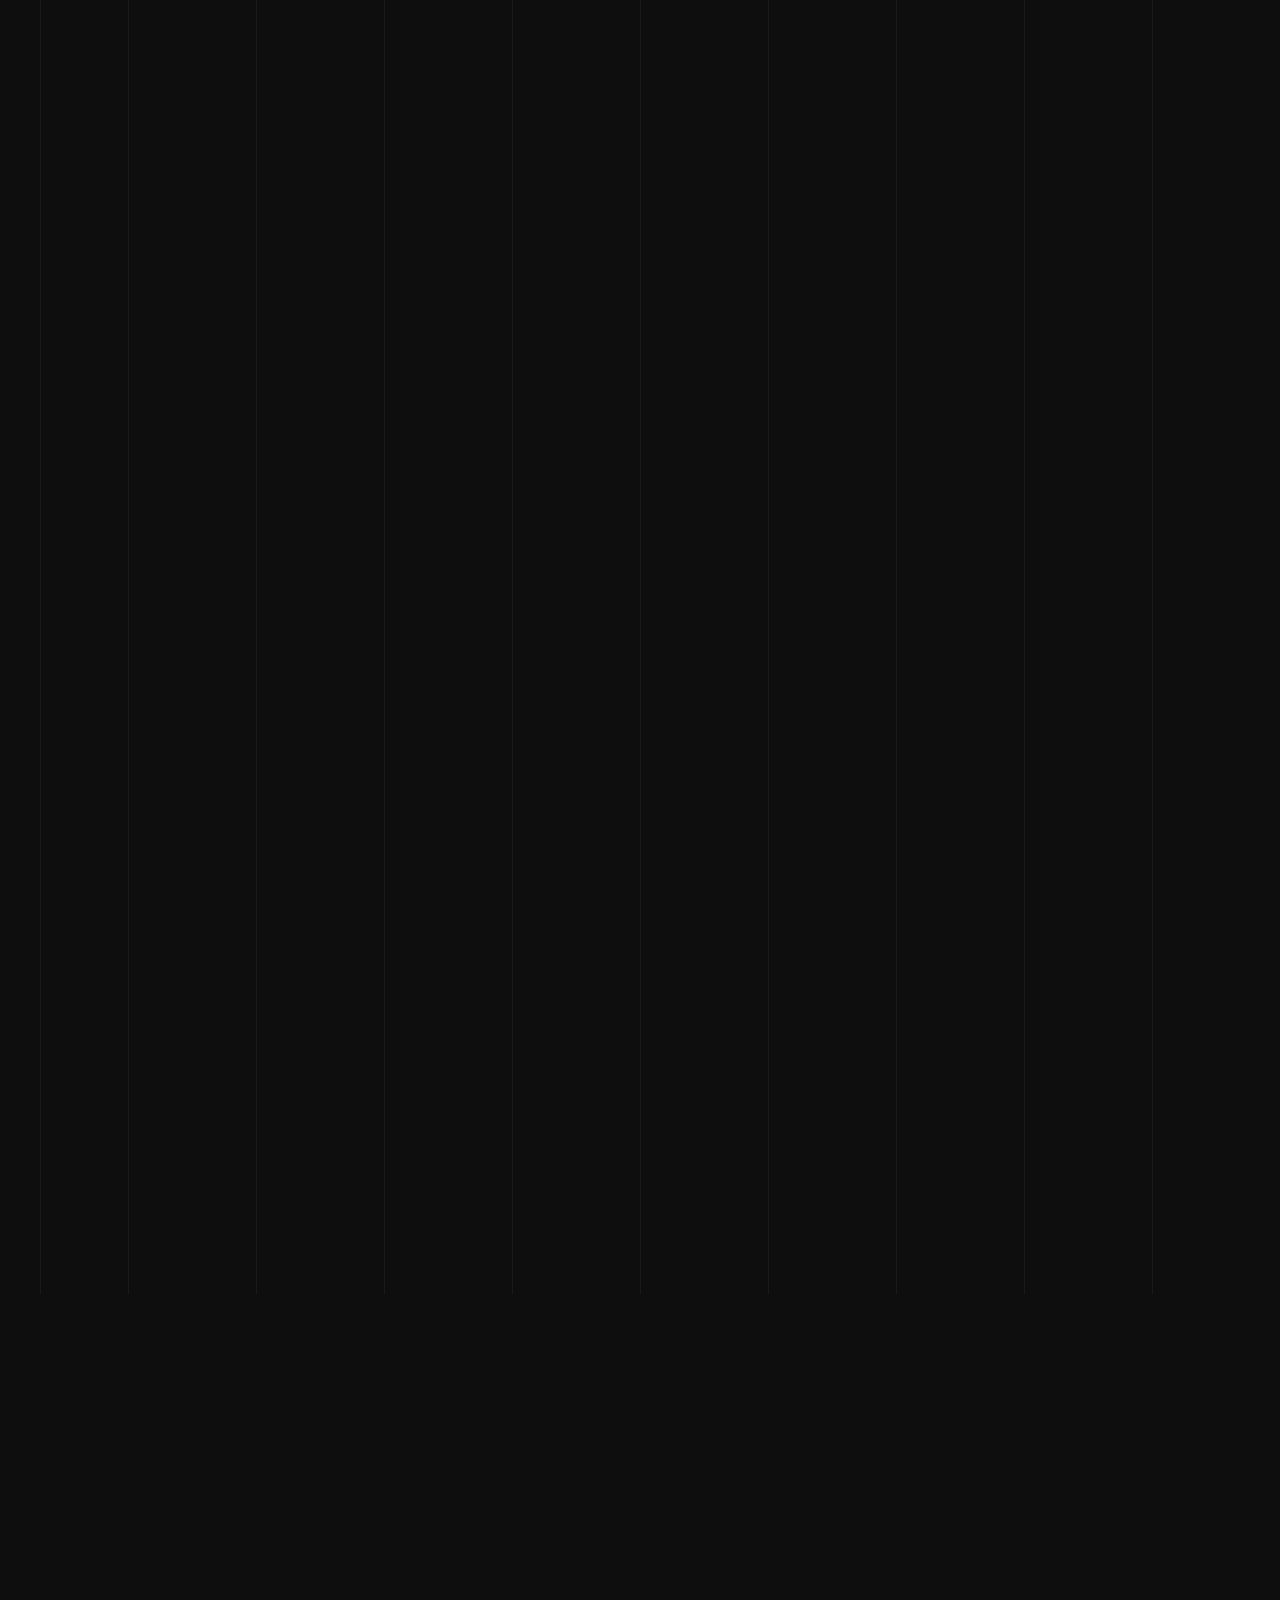
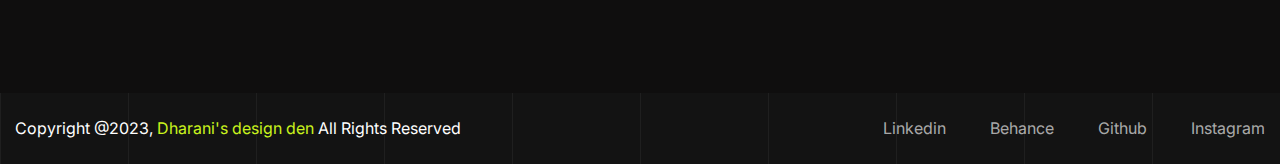
==== commit d4d83ab3: "Dev 4" ====
--- a/HTML Template/achivement.html
+++ b/HTML Template/achivement.html
@@ -78,13 +78,11 @@
                                                
                                             </ul>
                                         </li>
-                                        <li><a href="#">blog</a>
+                                        <li><a href="https://medium.com/@dharanidharans175">blog</a>
                                            
                                         </li>
                                         
-                                            <ul>
-                                                <li><a href="404.html">Error Page</a></li>
-                                            </ul>
+                                           
                                         </li>
                                         <li><a href="https://github.com/Dharanidharan01">Github</a></li>
                                     </ul>
